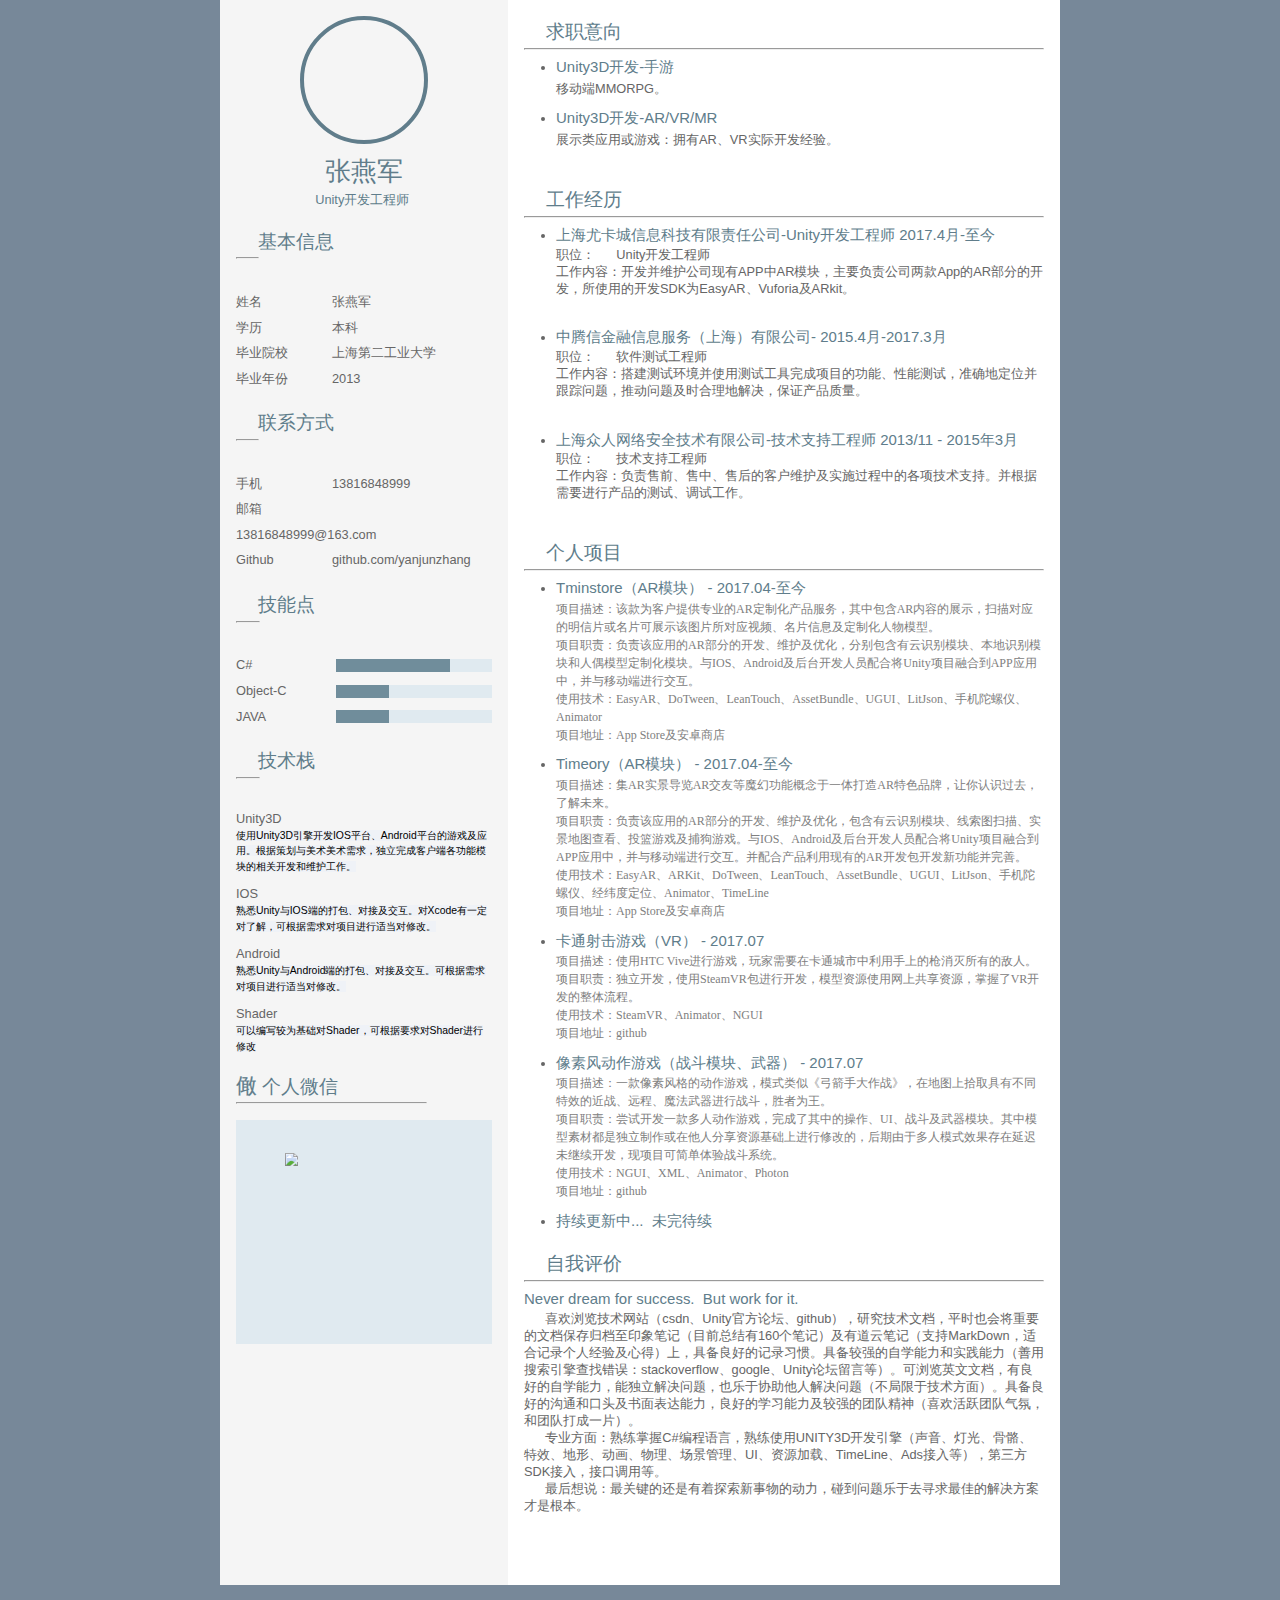
==== index.html @ 6b2c9753 "Update" ====
<html lang="en" class=""><head>
    <meta charset="UTF-8">
    <title>张燕军的简历</title>
    <link rel="stylesheet" href="static/css/style.css">
    <link rel="stylesheet" href="https://cdnjs.cloudflare.com/ajax/libs/remodal/1.1.0/remodal.css">
    <link rel="stylesheet" href="https://cdnjs.cloudflare.com/ajax/libs/remodal/1.1.0/remodal-default-theme.min.css">
    <script src="https://cdnjs.cloudflare.com/ajax/libs/jquery/1.12.4/jquery.min.js"></script>
    <script src="https://cdnjs.cloudflare.com/ajax/libs/remodal/1.1.0/remodal.min.js"></script>
    <script src="static/js/script.js"></script>
</head>

<body style="padding-right: 0px;">
    <div class="container" id="cv">
        <div class="side">
            <div class="me">
                <div class="portrait" style=" background-image: url(static/image/zyj.png); align-content: center;">
                </div>

                <h1 id="username" contenteditable="true">张燕军</h1>
                <h4 id="persona-tag" contenteditable="true">Unity开发工程师&nbsp;</h4>
            </div>
            <div class="profile info-unit">
                <h2 class="info-header"><i class="iconfont icon-person"></i> <span class="info-title" contenteditable="true">基本信息</span><span class="item-add" style="visibility: hidden;"><i class="iconfont icon-playlistadd"></i></span><span class="unit-remove" style="visibility: hidden;"><i class="iconfont icon-delete"></i></span><span class="item-add" style="visibility: hidden;"><i class="iconfont icon-playlistadd"></i></span><span class="unit-remove" style="visibility: hidden;"><i class="iconfont icon-delete"></i></span><span class="item-add" style="visibility: hidden;"><i class="iconfont icon-playlistadd"></i></span><span class="unit-remove" style="visibility: hidden;"><i class="iconfont icon-delete"></i></span><span class="item-add" style="visibility: hidden;"><i class="iconfont icon-playlistadd"></i></span><span class="unit-remove" style="visibility: hidden;"><i class="iconfont icon-delete"></i></span><span class="item-add" style="visibility: hidden;"><i class="iconfont icon-playlistadd"></i></span><span class="unit-remove" style="visibility: hidden;"><i class="iconfont icon-delete"></i></span><span class="item-add" style="visibility: hidden;"><i class="iconfont icon-playlistadd"></i></span><span class="unit-remove" style="visibility: hidden;"><i class="iconfont icon-delete"></i></span></h2>
                <hr>
                <ul class="info-list">
                    <li>
                        <label class="left-label" contenteditable="true">姓名</label>张燕军</label><span class="label-value" contenteditable="true"></span><span class="item-remove" style="visibility: hidden;"><i class="iconfont icon-delete"></i></span><span class="item-remove" style="visibility: hidden;"><i class="iconfont icon-delete"></i></span><span class="item-remove" style="visibility: hidden;"><i class="iconfont icon-delete"></i></span><span class="item-remove" style="visibility: hidden;"><i class="iconfont icon-delete"></i></span><span class="item-remove" style="visibility: hidden;"><i class="iconfont icon-delete"></i></span><span class="item-remove" style="visibility: hidden;"><i class="iconfont icon-delete"></i></span></li>
                    <li>
                        <label class="left-label" contenteditable="true">学历</label>本科<span class="label-value" contenteditable="true"></span><span class="item-remove" style="visibility: hidden;"><i class="iconfont icon-delete"></i></span><span class="item-remove" style="visibility: hidden;"><i class="iconfont icon-delete"></i></span><span class="item-remove" style="visibility: hidden;"><i class="iconfont icon-delete"></i></span><span class="item-remove" style="visibility: hidden;"><i class="iconfont icon-delete"></i></span><span class="item-remove" style="visibility: hidden;"><i class="iconfont icon-delete"></i></span><span class="item-remove" style="visibility: hidden;"><i class="iconfont icon-delete"></i></span></li>
                    <li>
                        <label class="left-label" contenteditable="true">毕业院校</label>上海第二工业大学<span class="label-value" contenteditable="true"></span><span class="item-remove" style="visibility: hidden;"><i class="iconfont icon-delete"></i></span><span class="item-remove" style="visibility: hidden;"><i class="iconfont icon-delete"></i></span><span class="item-remove" style="visibility: hidden;"><i class="iconfont icon-delete"></i></span><span class="item-remove" style="visibility: hidden;"><i class="iconfont icon-delete"></i></span><span class="item-remove" style="visibility: hidden;"><i class="iconfont icon-delete"></i></span><span class="item-remove" style="visibility: hidden;"><i class="iconfont icon-delete"></i></span></li>
                    <li>
                        <label class="left-label" contenteditable="true">毕业年份</label>2013<span class="label-value" contenteditable="true"></span><span class="item-remove" style="visibility: hidden;"><i class="iconfont icon-delete"></i></span><span class="item-remove" style="visibility: hidden;"><i class="iconfont icon-delete"></i></span><span class="item-remove" style="visibility: hidden;"><i class="iconfont icon-delete"></i></span><span class="item-remove" style="visibility: hidden;"><i class="iconfont icon-delete"></i></span><span class="item-remove" style="visibility: hidden;"><i class="iconfont icon-delete"></i></span><span class="item-remove" style="visibility: hidden;"><i class="iconfont icon-delete"></i></span></li>
                </ul>
            </div>
            <div class="contact info-unit">
                <h2 class="info-header"><i class="iconfont icon-call"></i> <span class="info-title" contenteditable="true">联系方式</span><span class="item-add" style="visibility: hidden;"><i class="iconfont icon-playlistadd"></i></span><span class="unit-remove" style="visibility: hidden;"><i class="iconfont icon-delete"></i></span><span class="item-add" style="visibility: hidden;"><i class="iconfont icon-playlistadd"></i></span><span class="unit-remove" style="visibility: hidden;"><i class="iconfont icon-delete"></i></span><span class="item-add" style="visibility: hidden;"><i class="iconfont icon-playlistadd"></i></span><span class="unit-remove" style="visibility: hidden;"><i class="iconfont icon-delete"></i></span><span class="item-add" style="visibility: hidden;"><i class="iconfont icon-playlistadd"></i></span><span class="unit-remove" style="visibility: hidden;"><i class="iconfont icon-delete"></i></span><span class="item-add" style="visibility: hidden;"><i class="iconfont icon-playlistadd"></i></span><span class="unit-remove" style="visibility: hidden;"><i class="iconfont icon-delete"></i></span><span class="item-add" style="visibility: hidden;"><i class="iconfont icon-playlistadd"></i></span><span class="unit-remove" style="visibility: hidden;"><i class="iconfont icon-delete"></i></span></h2>
                <hr>
                <ul class="info-list">
                    <li>
                        <label class="left-label" contenteditable="true">手机</label><span class="label-value" contenteditable="true">13816848999</span><span class="item-remove" style="visibility: hidden;"><i class="iconfont icon-delete"></i></span><span class="item-remove" style="visibility: hidden;"><i class="iconfont icon-delete"></i></span><span class="item-remove" style="visibility: hidden;"><i class="iconfont icon-delete"></i></span><span class="item-remove" style="visibility: hidden;"><i class="iconfont icon-delete"></i></span><span class="item-remove" style="visibility: hidden;"><i class="iconfont icon-delete"></i></span><span class="item-remove" style="visibility: hidden;"><i class="iconfont icon-delete"></i></span></li>
                    <li>
                        <label class="left-label" contenteditable="true">邮箱</label><span class="label-value" contenteditable="true">13816848999@163.com &nbsp; &nbsp; &nbsp;</span><span class="item-remove" style="visibility: hidden;"><i class="iconfont icon-delete"></i></span><span class="item-remove" style="visibility: hidden;"><i class="iconfont icon-delete"></i></span><span class="item-remove" style="visibility: hidden;"><i class="iconfont icon-delete"></i></span><span class="item-remove" style="visibility: hidden;"><i class="iconfont icon-delete"></i></span><span class="item-remove" style="visibility: hidden;"><i class="iconfont icon-delete"></i></span><span class="item-remove" style="visibility: hidden;"><i class="iconfont icon-delete"></i></span></li>
                    <li>
                        <label class="left-label" contenteditable="true">Github</label><span class="label-value" contenteditable="true">github.com/yanjunzhang &nbsp; &nbsp;&nbsp;</span><span class="item-remove" style="visibility: hidden;"><i class="iconfont icon-delete"></i></span><span class="item-remove" style="visibility: hidden;"><i class="iconfont icon-delete"></i></span><span class="item-remove" style="visibility: hidden;"><i class="iconfont icon-delete"></i></span><span class="item-remove" style="visibility: hidden;"><i class="iconfont icon-delete"></i></span><span class="item-remove" style="visibility: hidden;"><i class="iconfont icon-delete"></i></span><span class="item-remove" style="visibility: hidden;"><i class="iconfont icon-delete"></i></span></li>
                </div>
            <div class="skill info-unit">
                <h2 class="info-header"><i class="iconfont icon-star"></i> <span class="info-title" contenteditable="true">技能点</span><span class="item-add" style="visibility: hidden;"><i class="iconfont icon-playlistadd"></i></span><span class="unit-remove" style="visibility: hidden;"><i class="iconfont icon-delete"></i></span><span class="item-add"><i class="iconfont icon-playlistadd"></i></span><span class="unit-remove"><i class="iconfont icon-delete"></i></span><span class="item-add"><i class="iconfont icon-playlistadd"></i></span><span class="unit-remove"><i class="iconfont icon-delete"></i></span><span class="item-add"><i class="iconfont icon-playlistadd"></i></span><span class="unit-remove"><i class="iconfont icon-delete"></i></span><span class="item-add"><i class="iconfont icon-playlistadd"></i></span><span class="unit-remove"><i class="iconfont icon-delete"></i></span><span class="item-add"><i class="iconfont icon-playlistadd"></i></span><span class="unit-remove"><i class="iconfont icon-delete"></i></span></h2>
                <hr>
                <ul class="progress-list">
                    <li>
                        <label class="left-label" contenteditable="true">C#&nbsp;&nbsp;</label>
                        <progress value="73.33333333333333" max="100"></progress>
                    <span class="item-remove" style="visibility: hidden;"><i class="iconfont icon-delete"></i></span><span class="item-remove" style="visibility: hidden;"><i class="iconfont icon-delete"></i></span><span class="item-remove" style="visibility: hidden;"><i class="iconfont icon-delete"></i></span><span class="item-remove" style="visibility: hidden;"><i class="iconfont icon-delete"></i></span><span class="item-remove" style="visibility: hidden;"><i class="iconfont icon-delete"></i></span><span class="item-remove" style="visibility: hidden;"><i class="iconfont icon-delete"></i></span></li>
                    <li>
                        <label class="left-label" contenteditable="true">Object-C</label>
                        <progress value="34.1025641025641" max="100"></progress>
                    <span class="item-remove" style="visibility: hidden;"><i class="iconfont icon-delete"></i></span><span class="item-remove" style="visibility: hidden;"><i class="iconfont icon-delete"></i></span><span class="item-remove" style="visibility: hidden;"><i class="iconfont icon-delete"></i></span><span class="item-remove" style="visibility: hidden;"><i class="iconfont icon-delete"></i></span><span class="item-remove" style="visibility: hidden;"><i class="iconfont icon-delete"></i></span><span class="item-remove" style="visibility: hidden;"><i class="iconfont icon-delete"></i></span></li>
                    <li>
                        <label class="left-label" contenteditable="true">JAVA</label>
                        <progress value="34.358974358974358" max="100"></progress>
                    <span class="item-remove" style="visibility: hidden;"><i class="iconfont icon-delete"></i></span><span class="item-remove" style="visibility: hidden;"><i class="iconfont icon-delete"></i></span><span class="item-remove" style="visibility: hidden;"><i class="iconfont icon-delete"></i></span><span class="item-remove" style="visibility: hidden;"><i class="iconfont icon-delete"></i></span><span class="item-remove" style="visibility: hidden;"><i class="iconfont icon-delete"></i></span><span class="item-remove" style="visibility: hidden;"><i class="iconfont icon-delete"></i></span></li>
                </ul>
            </div>
            <div class="stack info-unit">
                <h2 class="info-header"><i class="iconfont icon-build"></i> <span class="info-title" contenteditable="true">技术栈</span><span class="item-add" style="visibility: hidden;"><i class="iconfont icon-playlistadd"></i></span><span class="unit-remove" style="visibility: hidden;"><i class="iconfont icon-delete"></i></span><span class="item-add" style="visibility: hidden;"><i class="iconfont icon-playlistadd"></i></span><span class="unit-remove" style="visibility: hidden;"><i class="iconfont icon-delete"></i></span><span class="item-add" style="visibility: hidden;"><i class="iconfont icon-playlistadd"></i></span><span class="unit-remove" style="visibility: hidden;"><i class="iconfont icon-delete"></i></span><span class="item-add" style="visibility: hidden;"><i class="iconfont icon-playlistadd"></i></span><span class="unit-remove" style="visibility: hidden;"><i class="iconfont icon-delete"></i></span><span class="item-add" style="visibility: hidden;"><i class="iconfont icon-playlistadd"></i></span><span class="unit-remove" style="visibility: hidden;"><i class="iconfont icon-delete"></i></span><span class="item-add" style="visibility: hidden;"><i class="iconfont icon-playlistadd"></i></span><span class="unit-remove" style="visibility: hidden;"><i class="iconfont icon-delete"></i></span></h2>
                <hr>
                <ul class="stack-list">


                    <li>
                        <label class="left-label" contenteditable="true">Unity3D</label><span class="label-value" contenteditable="true"><span style="color: rgb(0, 0, 0); font-family: Avenir, Helvetica, Arial, sans-serif; font-size: 13px; background-color: rgb(239, 242, 247); display: inline !important;">使用Unity3D引擎开发IOS平台、Android平台的游戏及应用。根据策划与美术美术需求，独立完成客户端各功能模块的相关开发和维护工作。</span></span><span class="item-remove" style="visibility: hidden;"><i class="iconfont icon-delete"></i></span><span class="item-remove" style="visibility: hidden;"><i class="iconfont icon-delete"></i></span><span class="item-remove" style="visibility: hidden;"><i class="iconfont icon-delete"></i></span><span class="item-remove" style="visibility: hidden;"><i class="iconfont icon-delete"></i></span><span class="item-remove" style="visibility: hidden;"><i class="iconfont icon-delete"></i></span><span class="item-remove" style="visibility: hidden;"><i class="iconfont icon-delete"></i></span></li> <li>
                        <label class="left-label" contenteditable="true">IOS</label><span class="label-value" contenteditable="true"><span style="color: rgb(0, 0, 0); font-family: Avenir, Helvetica, Arial, sans-serif; font-size: 13px; background-color: rgb(239, 242, 247); display: inline !important;">熟悉Unity与IOS端的打包、对接及交互。对Xcode有一定对了解，可根据需求对项目进行适当对修改。</span></span><span class="item-remove" style="visibility: hidden;"><i class="iconfont icon-delete"></i></span><span class="item-remove" style="visibility: hidden;"><i class="iconfont icon-delete"></i></span><span class="item-remove" style="visibility: hidden;"><i class="iconfont icon-delete"></i></span><span class="item-remove" style="visibility: hidden;"><i class="iconfont icon-delete"></i></span><span class="item-remove" style="visibility: hidden;"><i class="iconfont icon-delete"></i></span><span class="item-remove" style="visibility: hidden;"><i class="iconfont icon-delete"></i></span></li><li>
                        <label class="left-label" contenteditable="true">Android</label><span class="label-value" contenteditable="true"><span style="color: rgb(0, 0, 0); font-family: Avenir, Helvetica, Arial, sans-serif; font-size: 13px; background-color: rgb(239, 242, 247); display: inline !important;">熟悉Unity与Android端的打包、对接及交互。可根据需求对项目进行适当对修改。</span></span><span class="item-remove" style="visibility: hidden;"><i class="iconfont icon-delete"></i></span><span class="item-remove" style="visibility: hidden;"><i class="iconfont icon-delete"></i></span><span class="item-remove" style="visibility: hidden;"><i class="iconfont icon-delete"></i></span><span class="item-remove" style="visibility: hidden;"><i class="iconfont icon-delete"></i></span><span class="item-remove" style="visibility: hidden;"><i class="iconfont icon-delete"></i></span><span class="item-remove" style="visibility: hidden;"><i class="iconfont icon-delete"></i></span></li><li>
           				<label class="left-label" contenteditable="true">Shader</label><span class="label-value" contenteditable="true"><span style="color: rgb(0, 0, 0); font-family: Avenir, Helvetica, Arial, sans-serif; font-size: 13px; background-color: rgb(239, 242, 247); display: inline !important;">可以编写较为基础对Shader，可根据要求对Shader进行修改</span></span><span class="item-remove" style="visibility: hidden;"><i class="iconfont icon-delete"></i></span><span class="item-remove" style="visibility: hidden;"><i class="iconfont icon-delete"></i></span><span class="item-remove" style="visibility: hidden;"><i class="iconfont icon-delete"></i></span><span class="item-remove" style="visibility: hidden;"><i class="iconfont icon-delete"></i></span><span class="item-remove" style="visibility: hidden;"><i class="iconfont icon-delete"></i></span><span class="item-remove" style="visibility: hidden;"><i class="iconfont icon-delete"></i></span></li><li>
            
            </div>

            <div class="code info-unit">
                <h2 class="info-header"><i class="iconfont icon-weixin"></i> <span class="info-title" contenteditable="true">个人微信</span><span class="unit-remove" style="visibility: hidden;"><i class="iconfont icon-delete"></i></span><span class="unit-remove" style="visibility: hidden;"><i class="iconfont icon-delete"></i></span><span class="unit-remove" style="visibility: hidden;"><i class="iconfont icon-delete"></i></span><span class="unit-remove" style="visibility: hidden;"><i class="iconfont icon-delete"></i></span><span class="unit-remove" style="visibility: hidden;"><i class="iconfont icon-delete"></i></span><span class="unit-remove" style="visibility: hidden;"><i class="iconfont icon-delete"></i></span></h2>
                <hr>
                <div class="weixin">
                    <img src="static/image/weixin.jpeg" alt="">

                </div>
            </div>

        </div>
            
        
        
        
        <div class="main">
        	<div class="education info-unit right-list">
                <h2 class="info-header"><i class="iconfont icon-extension"></i> <span class="info-title" contenteditable="true">求职意向</span><span class="item-add" style="visibility: hidden;"><i class="iconfont icon-playlistadd"></i></span><span class="unit-remove" style="visibility: hidden;"><i class="iconfont icon-delete"></i></span><span class="item-add" style="visibility: hidden;"><i class="iconfont icon-playlistadd"></i></span><span class="unit-remove" style="visibility: hidden;"><i class="iconfont icon-delete"></i></span><span class="item-add" style="visibility: hidden;"><i class="iconfont icon-playlistadd"></i></span><span class="unit-remove" style="visibility: hidden;"><i class="iconfont icon-delete"></i></span><span class="item-add" style="visibility: hidden;"><i class="iconfont icon-playlistadd"></i></span><span class="unit-remove" style="visibility: hidden;"><i class="iconfont icon-delete"></i></span><span class="item-add" style="visibility: hidden;"><i class="iconfont icon-playlistadd"></i></span><span class="unit-remove" style="visibility: hidden;"><i class="iconfont icon-delete"></i></span><span class="item-add" style="visibility: hidden;"><i class="iconfont icon-playlistadd"></i></span><span class="unit-remove" style="visibility: hidden;"><i class="iconfont icon-delete"></i></span></h2>
                <hr>
                <ul class="experience-list">
                    <li>
                        <h3 contenteditable="true">Unity3D开发-手游</h3>
                        <p contenteditable="true">移动端MMORPG。</p>
                        <li>
                        <h3 contenteditable="true">Unity3D开发-AR/VR/MR</h3>
                        <p contenteditable="true">展示类应用或游戏：拥有AR、VR实际开发经验。</p>
        	




<style>
<!--
 /* Font Definitions */
@font-face
    {font-family:宋体;
    mso-font-charset:134;
    mso-generic-font-family:auto;
    mso-font-pitch:variable;
    mso-font-signature:3 680460288 22 0 262145 0;}
@font-face
    {font-family:"Cambria Math";
    panose-1:2 4 5 3 5 4 6 3 2 4;
    mso-font-charset:1;
    mso-generic-font-family:roman;
    mso-font-format:other;
    mso-font-pitch:variable;
    mso-font-signature:0 0 0 0 0 0;}
@font-face
    {font-family:"Arial Unicode MS";
    panose-1:2 11 6 4 2 2 2 2 2 4;
    mso-font-charset:0;
    mso-generic-font-family:auto;
    mso-font-pitch:variable;
    mso-font-signature:-134238209 -371195905 63 0 4129279 0;}
@font-face
    {font-family:微软雅黑;
    mso-font-charset:134;
    mso-generic-font-family:auto;
    mso-font-pitch:variable;
    mso-font-signature:-2147483001 684670034 22 0 262175 0;}
@font-face
    {font-family:"\@宋体";
    mso-font-charset:134;
    mso-generic-font-family:auto;
    mso-font-pitch:variable;
    mso-font-signature:3 680460288 22 0 262145 0;}
@font-face
    {font-family:"\@微软雅黑";
    mso-font-charset:134;
    mso-generic-font-family:auto;
    mso-font-pitch:variable;
    mso-font-signature:-2147483001 684670034 22 0 262175 0;}
 /* Style Definitions */
p.MsoNormal, li.MsoNormal, div.MsoNormal
    {mso-style-unhide:no;
    mso-style-qformat:yes;
    mso-style-parent:"";
    margin:0cm;
    margin-bottom:.0001pt;
    text-align:justify;
    text-justify:inter-ideograph;
    mso-pagination:none;
    font-size:10.5pt;
    mso-bidi-font-size:11.0pt;
    font-family:"Arial Unicode MS";
    mso-fareast-font-family:微软雅黑;
    mso-bidi-font-family:"Times New Roman";
    mso-font-kerning:1.0pt;}
.MsoChpDefault
    {mso-style-type:export-only;
    mso-default-props:yes;
    font-size:10.0pt;
    mso-ansi-font-size:10.0pt;
    mso-bidi-font-size:10.0pt;
    mso-ascii-font-family:"Times New Roman";
    mso-fareast-font-family:宋体;
    mso-hansi-font-family:"Times New Roman";
    mso-font-kerning:0pt;}
 /* Page Definitions */
@page
    {mso-page-border-surround-header:no;
    mso-page-border-surround-footer:no;}
@page WordSection1
    {size:612.0pt 792.0pt;
    margin:72.0pt 90.0pt 72.0pt 90.0pt;
    mso-header-margin:36.0pt;
    mso-footer-margin:36.0pt;
    mso-paper-source:0;}
div.WordSection1
    {page:WordSection1;}
-->
</style>
<!--[if gte mso 10]>
<style>
 /* Style Definitions */
table.MsoNormalTable
    {mso-style-name:普通表格;
    mso-tstyle-rowband-size:0;
    mso-tstyle-colband-size:0;
    mso-style-noshow:yes;
    mso-style-priority:99;
    mso-style-parent:"";
    mso-padding-alt:0cm 5.4pt 0cm 5.4pt;
    mso-para-margin:0cm;
    mso-para-margin-bottom:.0001pt;
    mso-pagination:widow-orphan;
    font-size:10.0pt;
    font-family:"Times New Roman";}
</style>
<![endif]-->

<p contenteditable="true"></p>
                    <span class="item-remove" style="visibility: hidden;"><i class="iconfont icon-delete"></i></span><span class="item-remove" style="visibility: hidden;"><i class="iconfont icon-delete"></i></span><span class="item-remove" style="visibility: hidden;"><i class="iconfont icon-delete"></i></span><span class="item-remove" style="visibility: hidden;"><i class="iconfont icon-delete"></i></span><span class="item-remove" style="visibility: hidden;"><i class="iconfont icon-delete"></i></span><span class="item-remove" style="visibility: hidden;"><i class="iconfont icon-delete"></i></span></li>
                </ul>
            </div>
            <div class="work info-unit right-list">
                <h2 class="info-header"><i class="iconfont icon-work"></i> <span class="info-title" contenteditable="true">工作经历</span><span class="item-add" style="visibility: hidden;"><i class="iconfont icon-playlistadd"></i></span><span class="unit-remove" style="visibility: hidden;"><i class="iconfont icon-delete"></i></span><span class="item-add" style="visibility: hidden;"><i class="iconfont icon-playlistadd"></i></span><span class="unit-remove" style="visibility: hidden;"><i class="iconfont icon-delete"></i></span><span class="item-add" style="visibility: hidden;"><i class="iconfont icon-playlistadd"></i></span><span class="unit-remove" style="visibility: hidden;"><i class="iconfont icon-delete"></i></span><span class="item-add" style="visibility: hidden;"><i class="iconfont icon-playlistadd"></i></span><span class="unit-remove" style="visibility: hidden;"><i class="iconfont icon-delete"></i></span><span class="item-add" style="visibility: hidden;"><i class="iconfont icon-playlistadd"></i></span><span class="unit-remove" style="visibility: hidden;"><i class="iconfont icon-delete"></i></span><span class="item-add" style="visibility: hidden;"><i class="iconfont icon-playlistadd"></i></span><span class="unit-remove" style="visibility: hidden;"><i class="iconfont icon-delete"></i></span></h2>
                <hr>
                <ul class="experience-list">
                    <li>
                        <h3 contenteditable="true">上海尤卡城信息科技有限责任公司-Unity开发工程师 2017.4月-至今</h3>
                        <div></div><div>职位：&nbsp;&nbsp;&nbsp;&nbsp;&nbsp;&nbsp;Unity开发工程师</div><div>工作内容：开发并维护公司现有APP中AR模块，主要负责公司两款App的AR部分的开发，所使用的开发SDK为EasyAR、Vuforia及ARkit。</div><p contenteditable="true"></p>
                    <span class="item-remove" style="visibility: hidden;"><i class="iconfont icon-delete"></i></span><span class="item-remove" style="visibility: hidden;"><i class="iconfont icon-delete"></i></span><span class="item-remove" style="visibility: hidden;"><i class="iconfont icon-delete"></i></span><span class="item-remove" style="visibility: hidden;"><i class="iconfont icon-delete"></i></span><span class="item-remove" style="visibility: hidden;"><i class="iconfont icon-delete"></i></span><span class="item-remove" style="visibility: hidden;"><i class="iconfont icon-delete"></i></span></li>
<li>
                        <h3 contenteditable="true">中腾信金融信息服务（上海）有限公司- 2015.4月-2017.3月</h3>
                        <div></div><div>职位：&nbsp;&nbsp;&nbsp;&nbsp;&nbsp;&nbsp;软件测试工程师</div><div>工作内容：搭建测试环境并使用测试工具完成项目的功能、性能测试，准确地定位并跟踪问题，推动问题及时合理地解决，保证产品质量。</div><p contenteditable="true"></p>
                    <span class="item-remove" style="visibility: hidden;"><i class="iconfont icon-delete"></i></span><span class="item-remove" style="visibility: hidden;"><i class="iconfont icon-delete"></i></span><span class="item-remove" style="visibility: hidden;"><i class="iconfont icon-delete"></i></span><span class="item-remove" style="visibility: hidden;"><i class="iconfont icon-delete"></i></span><span class="item-remove" style="visibility: hidden;"><i class="iconfont icon-delete"></i></span><span class="item-remove" style="visibility: hidden;"><i class="iconfont icon-delete"></i></span></li>
				<li>
                        <h3 contenteditable="true">上海众人网络安全技术有限公司-技术支持工程师 2013/11 - 2015年3月</h3>
                        <div></div><div>职位：&nbsp;&nbsp;&nbsp;&nbsp;&nbsp;&nbsp;技术支持工程师</div><div>工作内容：负责售前、售中、售后的客户维护及实施过程中的各项技术支持。并根据需要进行产品的测试、调试工作。</div><p contenteditable="true"></p>
                    <span class="item-remove" style="visibility: hidden;"><i class="iconfont icon-delete"></i></span><span class="item-remove" style="visibility: hidden;"><i class="iconfont icon-delete"></i></span><span class="item-remove" style="visibility: hidden;"><i class="iconfont icon-delete"></i></span><span class="item-remove" style="visibility: hidden;"><i class="iconfont icon-delete"></i></span><span class="item-remove" style="visibility: hidden;"><i class="iconfont icon-delete"></i></span><span class="item-remove" style="visibility: hidden;"><i class="iconfont icon-delete"></i></span></li>

                </div>
            <div class="project info-unit right-list">
                <h2 class="info-header"><i class="iconfont icon-project"></i> <span class="info-title" contenteditable="true">个人项目</span><span class="item-add" style="visibility: hidden;"><i class="iconfont icon-playlistadd"></i></span><span class="unit-remove" style="visibility: hidden;"><i class="iconfont icon-delete"></i></span><span class="item-add" style="visibility: hidden;"><i class="iconfont icon-playlistadd"></i></span><span class="unit-remove" style="visibility: hidden;"><i class="iconfont icon-delete"></i></span><span class="item-add" style="visibility: hidden;"><i class="iconfont icon-playlistadd"></i></span><span class="unit-remove" style="visibility: hidden;"><i class="iconfont icon-delete"></i></span><span class="item-add" style="visibility: hidden;"><i class="iconfont icon-playlistadd"></i></span><span class="unit-remove" style="visibility: hidden;"><i class="iconfont icon-delete"></i></span><span class="item-add" style="visibility: hidden;"><i class="iconfont icon-playlistadd"></i></span><span class="unit-remove" style="visibility: hidden;"><i class="iconfont icon-delete"></i></span><span class="item-add" style="visibility: hidden;"><i class="iconfont icon-playlistadd"></i></span><span class="unit-remove" style="visibility: hidden;"><i class="iconfont icon-delete"></i></span></h2>
                <hr>
                <ul class="experience-list">
                   <li>
                        <h3 contenteditable="true">Tminstore（AR模块） - 2017.04-至今</h3>
                        <p contenteditable="true"><font style="background-color: rgb(255, 255, 255);"><span style="color: rgb(128, 128, 128); font-family: 微软雅黑; font-size: 15px;">项目描述：该款为客户提供专业的AR定制化产品服务，其中包含AR内容的展示，扫描对应的明信片或名片可展示该图片所对应视频、名片信息及定制化人物模型。</span></font></p>
                        <div><p contenteditable="true"><font style="background-color: rgb(255, 255, 255);"><span style="color: rgb(128, 128, 128); font-family: 微软雅黑; font-size: 15px;">项目职责：负责该应用的AR部分的开发、维护及优化，分别包含有云识别模块、本地识别模块和人偶模型定制化模块。与IOS、Android及后台开发人员配合将Unity项目融合到APP应用中，并与移动端进行交互。</span></font></p></div>
                        <div><p contenteditable="true"><font style="background-color: rgb(255, 255, 255);"><span style="color: rgb(128, 128, 128); font-family: 微软雅黑; font-size: 15px;">使用技术：EasyAR、DoTween、LeanTouch、AssetBundle、UGUI、LitJson、手机陀螺仪、Animator</span></font></p></div>
						<div><p contenteditable="true"><font style="background-color: rgb(255, 255, 255);"><span style="color: rgb(128, 128, 128); font-family: 微软雅黑; font-size: 15px;">项目地址：App Store及安卓商店</span></font></p></div>
						
					<li>
                        <h3 contenteditable="true">Timeory（AR模块） - 2017.04-至今</h3>
                        <p contenteditable="true"><font style="background-color: rgb(255, 255, 255);"><span style="color: rgb(128, 128, 128); font-family: 微软雅黑; font-size: 15px;">项目描述：集AR实景导览AR交友等魔幻功能概念于一体打造AR特色品牌，让你认识过去，了解未来。</span></font></p>
                        <div><p contenteditable="true"><font style="background-color: rgb(255, 255, 255);"><span style="color: rgb(128, 128, 128); font-family: 微软雅黑; font-size: 15px;">项目职责：负责该应用的AR部分的开发、维护及优化，包含有云识别模块、线索图扫描、实景地图查看、投篮游戏及捕狗游戏。与IOS、Android及后台开发人员配合将Unity项目融合到APP应用中，并与移动端进行交互。并配合产品利用现有的AR开发包开发新功能并完善。</span></font></p></div>
                        <div><p contenteditable="true"><font style="background-color: rgb(255, 255, 255);"><span style="color: rgb(128, 128, 128); font-family: 微软雅黑; font-size: 15px;">使用技术：EasyAR、ARKit、DoTween、LeanTouch、AssetBundle、UGUI、LitJson、手机陀螺仪、经纬度定位、Animator、TimeLine</span></font></p></div>
						<div><p contenteditable="true"><font style="background-color: rgb(255, 255, 255);"><span style="color: rgb(128, 128, 128); font-family: 微软雅黑; font-size: 15px;">项目地址：App Store及安卓商店</span></font></p></div>
						
					
					<li>
                        <h3 contenteditable="true">卡通射击游戏（VR） - 2017.07</h3>
                        <p contenteditable="true"><font style="background-color: rgb(255, 255, 255);"><span style="color: rgb(128, 128, 128); font-family: 微软雅黑; font-size: 15px;">项目描述：使用HTC Vive进行游戏，玩家需要在卡通城市中利用手上的枪消灭所有的敌人。</span></font></p>
                        <div><p contenteditable="true"><font style="background-color: rgb(255, 255, 255);"><span style="color: rgb(128, 128, 128); font-family: 微软雅黑; font-size: 15px;">项目职责：独立开发，使用SteamVR包进行开发，模型资源使用网上共享资源，掌握了VR开发的整体流程。</span></font></p></div>
                        <div><p contenteditable="true"><font style="background-color: rgb(255, 255, 255);"><span style="color: rgb(128, 128, 128); font-family: 微软雅黑; font-size: 15px;">使用技术：SteamVR、Animator、NGUI</span></font></p></div>
						<div><p contenteditable="true"><font style="background-color: rgb(255, 255, 255);"><span style="color: rgb(128, 128, 128); font-family: 微软雅黑; font-size: 15px;">项目地址：github</span></font></p></div>
						
					<li>
                        <h3 contenteditable="true">像素风动作游戏（战斗模块、武器） - 2017.07</h3>
                        <p contenteditable="true"><font style="background-color: rgb(255, 255, 255);"><span style="color: rgb(128, 128, 128); font-family: 微软雅黑; font-size: 15px;">项目描述：一款像素风格的动作游戏，模式类似《弓箭手大作战》，在地图上拾取具有不同特效的近战、远程、魔法武器进行战斗，胜者为王。</span></font></p>
                        <div><p contenteditable="true"><font style="background-color: rgb(255, 255, 255);"><span style="color: rgb(128, 128, 128); font-family: 微软雅黑; font-size: 15px;">项目职责：尝试开发一款多人动作游戏，完成了其中的操作、UI、战斗及武器模块。其中模型素材都是独立制作或在他人分享资源基础上进行修改的，后期由于多人模式效果存在延迟未继续开发，现项目可简单体验战斗系统。</span></font></p></div>
                        <div><p contenteditable="true"><font style="background-color: rgb(255, 255, 255);"><span style="color: rgb(128, 128, 128); font-family: 微软雅黑; font-size: 15px;">使用技术：NGUI、XML、Animator、Photon</span></font></p></div>
						<div><p contenteditable="true"><font style="background-color: rgb(255, 255, 255);"><span style="color: rgb(128, 128, 128); font-family: 微软雅黑; font-size: 15px;">项目地址：github</span></font></p></div>
						
					<li>
                        <h3 contenteditable="false">持续更新中...&nbsp;&nbsp;未完待续</h3>
                        



<style type="text/css">
p.p1 {margin: 0.0px 0.0px 0.0px 0.0px; font: 15.0px 'PingFang SC'; color: #808080; -webkit-text-stroke: #808080; background-color: #d4dee4}
span.s1 {font-kerning: none}
</style>



     
                	<!--
                    	<li>
                        <h3 contenteditable="true">大一第一学期: &nbsp;学院一等奖学金</h3>
                        <p contenteditable="true"></p>
                    <span class="item-remove" style="visibility: hidden;"><i class="iconfont icon-delete"></i></span><span class="item-remove" style="visibility: hidden;"><i class="iconfont icon-delete"></i></span><span class="item-remove" style="visibility: hidden;"><i class="iconfont icon-delete"></i></span><span class="item-remove" style="visibility: hidden;"><i class="iconfont icon-delete"></i></span><span class="item-remove" style="visibility: hidden;"><i class="iconfont icon-delete"></i></span><span class="item-remove" style="visibility: hidden;"><i class="iconfont icon-delete"></i></span></li>
                    <li>
                        <h3 contenteditable="true">大一第二学期: &nbsp;学院三等奖学金,微软创新杯入围奖</h3>
                        <p contenteditable="true"></p>
                    <span class="item-remove" style="visibility: hidden;"><i class="iconfont icon-delete"></i></span><span class="item-remove" style="visibility: hidden;"><i class="iconfont icon-delete"></i></span><span class="item-remove" style="visibility: hidden;"><i class="iconfont icon-delete"></i></span><span class="item-remove" style="visibility: hidden;"><i class="iconfont icon-delete"></i></span><span class="item-remove" style="visibility: hidden;"><i class="iconfont icon-delete"></i></span><span class="item-remove" style="visibility: hidden;"><i class="iconfont icon-delete"></i></span></li>
                    <li>
                        <h3 contenteditable="true">大二第一学期: &nbsp;学院二等奖学金</h3>
                        <p contenteditable="true"></p>
                    <span class="item-remove" style="visibility: hidden;"><i class="iconfont icon-delete"></i></span><span class="item-remove" style="visibility: hidden;"><i class="iconfont icon-delete"></i></span><span class="item-remove" style="visibility: hidden;"><i class="iconfont icon-delete"></i></span><span class="item-remove" style="visibility: hidden;"><i class="iconfont icon-delete"></i></span><span class="item-remove" style="visibility: hidden;"><i class="iconfont icon-delete"></i></span><span class="item-remove" style="visibility: hidden;"><i class="iconfont icon-delete"></i></span></li>
            <li>
                        <h3 contenteditable="true"><div>大二第二学期: &nbsp;学院三等奖学金,第六届全国大学生服务外包创新创业<span style="display: inline !important;">大赛 &nbsp; &nbsp; &nbsp; &nbsp; &nbsp; &nbsp; &nbsp; &nbsp; &nbsp; &nbsp; &nbsp;三等奖</span></div><div><span style="display: inline !important;"><br></span></div></h3>

                    <span class="item-remove" style="visibility: hidden;"><i class="iconfont icon-delete"></i></span><span class="item-remove" style="visibility: hidden;"><i class="iconfont icon-delete"></i></span><span class="item-remove" style="visibility: hidden;"><i class="iconfont icon-delete"></i></span><span class="item-remove" style="visibility: hidden;"><i class="iconfont icon-delete"></i></span><span class="item-remove" style="visibility: hidden;"><i class="iconfont icon-delete"></i></span><span class="item-remove" style="visibility: hidden;"><i class="iconfont icon-delete"></i></span></li><li>
                        <h3 contenteditable="true"><div>大三第一学期: &nbsp;学院三等奖学金,第二届全国移动互联创新创业大赛<span style="display: inline !important;">高校组 &nbsp; &nbsp; &nbsp; &nbsp; &nbsp; &nbsp; &nbsp; &nbsp; &nbsp; &nbsp; &nbsp;二等奖</span></div></h3>
                        <p contenteditable="true"></p>
                    <span class="item-remove" style="visibility: hidden;"><i class="iconfont icon-delete"></i></span><span class="item-remove" style="visibility: hidden;"><i class="iconfont icon-delete"></i></span><span class="item-remove" style="visibility: hidden;"><i class="iconfont icon-delete"></i></span><span class="item-remove" style="visibility: hidden;"><i class="iconfont icon-delete"></i></span><span class="item-remove" style="visibility: hidden;"><i class="iconfont icon-delete"></i></span><span class="item-remove" style="visibility: hidden;"><i class="iconfont icon-delete"></i></span></li><li>
                        <h3 contenteditable="true"><div>大一第一学期 – 大二大一学期: &nbsp;学院IT工作室移动互联项目组<span style="display: inline !important;">iOS开发工 &nbsp; &nbsp; &nbsp; &nbsp; &nbsp; &nbsp; &nbsp; &nbsp; &nbsp; &nbsp; &nbsp;程师</span></div><div><br></div></h3>

                    <span class="item-remove" style="visibility: hidden;"><i class="iconfont icon-delete"></i></span><span class="item-remove" style="visibility: hidden;"><i class="iconfont icon-delete"></i></span><span class="item-remove" style="visibility: hidden;"><i class="iconfont icon-delete"></i></span><span class="item-remove" style="visibility: hidden;"><i class="iconfont icon-delete"></i></span><span class="item-remove" style="visibility: hidden;"><i class="iconfont icon-delete"></i></span><span class="item-remove" style="visibility: hidden;"><i class="iconfont icon-delete"></i></span></li><li>
                        <h3 contenteditable="true"><div>大二第二学期 – 至今: &nbsp; &nbsp; &nbsp; &nbsp; &nbsp; &nbsp; &nbsp;学院IT工作室移动互联项目组<span style="display: inline !important;">iOS项目经 &nbsp; &nbsp; &nbsp; &nbsp; &nbsp; &nbsp; &nbsp; &nbsp; &nbsp; &nbsp; &nbsp; 理兼iOS项目构架师</span></div><div><br></div></h3>

                    <span class="item-remove" style="visibility: hidden;"><i class="iconfont icon-delete"></i></span><span class="item-remove" style="visibility: hidden;"><i class="iconfont icon-delete"></i></span><span class="item-remove" style="visibility: hidden;"><i class="iconfont icon-delete"></i></span><span class="item-remove" style="visibility: hidden;"><i class="iconfont icon-delete"></i></span><span class="item-remove" style="visibility: hidden;"><i class="iconfont icon-delete"></i></span><span class="item-remove" style="visibility: hidden;"><i class="iconfont icon-delete"></i></span></li><li>
                        <h3 contenteditable="true">大二第二学期 – 大三第一学期: &nbsp;学院先进个人</h3>

                    -->
                    
                    <span class="item-remove" style="visibility: hidden;"><i class="iconfont icon-delete"></i></span><span class="item-remove" style="visibility: hidden;"><i class="iconfont icon-delete"></i></span><span class="item-remove" style="visibility: hidden;"><i class="iconfont icon-delete"></i></span><span class="item-remove" style="visibility: hidden;"><i class="iconfont icon-delete"></i></span><span class="item-remove" style="visibility: hidden;"><i class="iconfont icon-delete"></i></span><span class="item-remove" style="visibility: hidden;"><i class="iconfont icon-delete"></i></span></li></ul></div>
            <div class="aboutme info-unit right-paragraph">
                <h2 class="info-header"><i class="iconfont icon-flower"></i> <span class="info-title" contenteditable="true">自我评价</span><span class="unit-remove" style="visibility: hidden;"><i class="iconfont icon-delete"></i></span><span class="unit-remove" style="visibility: hidden;"><i class="iconfont icon-delete"></i></span><span class="unit-remove" style="visibility: hidden;"><i class="iconfont icon-delete"></i></span><span class="unit-remove" style="visibility: hidden;"><i class="iconfont icon-delete"></i></span><span class="unit-remove" style="visibility: hidden;"><i class="iconfont icon-delete"></i></span><span class="unit-remove" style="visibility: hidden;"><i class="iconfont icon-delete"></i></span></h2>
                <hr>
                <div><h3 contenteditable="true">Never dream for success. &nbsp;But work for it.</h3></div>
                <div>&nbsp; &nbsp; &nbsp; 喜欢浏览技术网站（csdn、Unity官方论坛、github），研究技术文档，平时也会将重要的文档保存归档至印象笔记（目前总结有160个笔记）及有道云笔记（支持MarkDown，适合记录个人经验及心得）上，具备良好的记录习惯。具备较强的自学能力和实践能力（善用搜索引擎查找错误：stackoverflow、google、Unity论坛留言等）。可浏览英文文档，有良好的自学能力，能独立解决问题，也乐于协助他人解决问题（不局限于技术方面）。具备良好的沟通和口头及书面表达能力，良好的学习能力及较强的团队精神（喜欢活跃团队气氛，和团队打成一片）。
                	<br>&nbsp; &nbsp; &nbsp; 专业方面：熟练掌握C#编程语言，熟练使用UNITY3D开发引擎（声音、灯光、骨骼、特效、地形、动画、物理、场景管理、UI、资源加载、TimeLine、Ads接入等），第三方SDK接入，接口调用等。
				<br>&nbsp; &nbsp; &nbsp; 最后想说：最关键的还是有着探索新事物的动力，碰到问题乐于去寻求最佳的解决方案才是根本。
                </div><p contenteditable="true"></p><p contenteditable="true"></p>
            </div>
          
        </div>
    </div>



<div class="remodal-overlay remodal-is-closed" style="display: none;"></div><div class="remodal-wrapper remodal-is-closed" style="display: none;"></div><div class="remodal-wrapper remodal-is-closed" style="display: none;"></div><div class="remodal-wrapper remodal-is-closed" style="display: none;"></div><div class="remodal-wrapper remodal-is-closed" style="display: none;"></div><div class="remodal-wrapper remodal-is-closed" style="display: none;"></div><div class="remodal-wrapper remodal-is-closed" style="display: none;"></div><div id="lumio-anchor"><div data-reactroot=""><style><!-- react-text: 3 -->@import url(<!-- /react-text --><!-- react-text: 4 -->chrome-extension://hgomdfbclcjpeecbjckbbojbmmjegpek/stylesheets/app.css<!-- /react-text --><!-- react-text: 5 -->);<!-- /react-text --></style><div><div class="app" id="lumio-app" style="display: none;"><div class="app-content" id="lumio-app-content"><div class="tabs" id="lumio-tabs"><div class="menu"><div class="hide"><div class="notification"><span class="text"></span></div></div><div class=""><a href="/search/cards?path=%2Fhome"><i class="lumio-icon-search"></i></a><a class="" href="/cards"><i class="lumio-icon-card"></i></a><a class="" href="/collections"><i class="lumio-icon-collection"></i></a><button class="pull-right hide block"><i class="lumio-icon-lumio"></i></button><div class="save-button"><button><i class="lumio-icon-bookmark-outline"></i></button></div></div></div></div></div></div><div id="lumio-bubbles" style="display: none;"><div id="highlight-bubble"><button><i class="lumio-icon-lumio"></i><i class="lumio-icon-add over"></i></button></div><div id="image-bubble" class="" style="top: -100000em; left: -100000em;"><button><i class="lumio-icon-lumio"></i><i class="lumio-icon-add over"></i></button></div><div id="pdf-bubble" class="on" style="top: -100000em; left: -100000em;"><button><i class="lumio-icon-lumio"></i><i class="lumio-icon-add over"></i></button></div></div></div></div></div><span id="texmage-extension-is-installed"></span><div class="remodal-wrapper remodal-is-closed" style="display: none;"></div><div class="remodal-wrapper remodal-is-closed" style="display: none;"></div><div class="remodal-wrapper remodal-is-closed" style="display: none;"></div><div class="remodal-wrapper remodal-is-closed" style="display: none;"></div><span id="texmage-extension-is-installed"></span><div class="remodal-wrapper remodal-is-closed" style="display: none;"><div class="remodal remodal-img remodal-is-initialized remodal-is-closed" data-remodal-id="portrait-modal" tabindex="-1">
                    <h3 contenteditable="true">请输入图片URL地址：</h3>
                    <br>
                    <input type="text" id="avatar-url">
                    <button data-remodal-action="confirm" class="remodal-confirm">确定</button>
                </div></div><div class="remodal-wrapper remodal-is-closed" style="display: none;"><div class="remodal remodal-img remodal-is-initialized remodal-is-closed" data-remodal-id="weixin-modal" tabindex="-1">
                <h3 contenteditable="true">请输入图片URL地址：</h3>
                <br>
                <input type="text" id="weixin-url">
                <button data-remodal-action="confirm" class="remodal-confirm">确定</button>
            </div></div><span id="texmage-extension-is-installed"></span><div id="SL_balloon_obj" alt="0" style="display: block;"><div id="SL_button" class="SL_ImTranslatorLogo" style="background: url(&quot;chrome-extension://noaijdpnepcgjemiklgfkcfbkokogabh/content/img/util/imtranslator-s.png&quot;); opacity: 0; display: none; left: 833px; top: 406px; transition: visibility 2s, opacity 2s linear;"></div><div id="SL_shadow_translation_result2" style="display: none;"></div><div id="SL_shadow_translator" style="display: none;"><div id="SL_planshet"><div id="SL_arrow_up" style="background: url(&quot;chrome-extension://noaijdpnepcgjemiklgfkcfbkokogabh/content/img/util/up.png&quot;);"></div><div id="SL_Bproviders"><div class="SL_BL_LABLE_ON" title="Google" id="SL_P0">G</div><div class="SL_BL_LABLE_ON" title="Microsoft" id="SL_P1">M</div><div class="SL_BL_LABLE_ON" title="Translator" id="SL_P2">T</div></div><div id="SL_alert_bbl" style="display: none;"><div id="SLHKclose" style="background: url(&quot;chrome-extension://noaijdpnepcgjemiklgfkcfbkokogabh/content/img/util/delete.png&quot;);"></div><div id="SL_alert_cont"></div></div><div id="SL_TB"><table id="SL_tables" cellspacing="1"><tr><td class="SL_td" width="10%" align="right"><input id="SL_locer" type="checkbox" title="锁定语言"></td><td class="SL_td" width="20%" align="left"><select id="SL_lng_from" style="background: url(&quot;chrome-extension://noaijdpnepcgjemiklgfkcfbkokogabh/content/img/util/select.png&quot;) 100% 0px no-repeat rgb(255, 255, 255);"><option value="auto">检测语言</option><option value="eo">世界语</option><option value="zh-CN">中文简体</option><option value="zh-TW">中文繁体</option><option value="da">丹麦语</option><option value="uk">乌克兰语</option><option value="uz">乌兹别克语</option><option value="ur">乌尔都语</option><option value="hy">亚美尼亚语</option><option value="ig">伊博语</option><option value="ru">俄语</option><option value="bg">保加利亚语</option><option value="si">僧伽罗语</option><option value="hr">克罗地亚语</option><option value="is">冰岛语</option><option value="gl">加利西亚语</option><option value="ca">加泰罗尼亚语</option><option value="hu">匈牙利语</option><option value="zu">南非祖鲁语</option><option value="kn">卡纳达语</option><option value="hi">印地语</option><option value="su">印尼巽他语</option><option value="jw">印尼爪哇语</option><option value="id">印尼语</option><option value="gu">古吉拉特语</option><option value="kk">哈萨克语</option><option value="tr">土耳其语</option><option value="tg">塔吉克语</option><option value="sr">塞尔维亚语</option><option value="st">塞索托语</option><option value="cy">威尔士语</option><option value="bn">孟加拉语</option><option value="ceb">宿务语</option><option value="ne">尼泊尔语</option><option value="eu">巴斯克语</option><option value="af">布尔语(南非荷兰语)</option><option value="iw">希伯来语</option><option value="el">希腊语</option><option value="de">德语</option><option value="it">意大利语</option><option value="yi">意第绪语</option><option value="la">拉丁语</option><option value="lv">拉脱维亚语</option><option value="no">挪威语</option><option value="cs">捷克语</option><option value="sk">斯洛伐克语</option><option value="sl">斯洛文尼亚语</option><option value="sw">斯瓦希里语</option><option value="pa">旁遮普语</option><option value="ja">日语</option><option value="ka">格鲁吉亚语</option><option value="mi">毛利语</option><option value="fr">法语</option><option value="pl">波兰语</option><option value="bs">波斯尼亚语</option><option value="fa">波斯语</option><option value="te">泰卢固语</option><option value="ta">泰米尔语</option><option value="th">泰语</option><option value="ht">海地克里奥尔语</option><option value="ga">爱尔兰语</option><option value="et">爱沙尼亚语</option><option value="sv">瑞典语</option><option value="be">白俄罗斯语</option><option value="lt">立陶宛语</option><option value="so">索马里语</option><option value="yo">约鲁巴语</option><option value="my">缅甸语</option><option value="ro">罗马尼亚语</option><option value="lo">老挝语</option><option value="fi">芬兰语</option><option value="hmn">苗语</option><option value="en">英语</option><option value="nl">荷兰语</option><option value="tl">菲律宾语</option><option value="pt">葡萄牙语</option><option value="mn">蒙古语</option><option value="es">西班牙语</option><option value="ha">豪萨语</option><option value="vi">越南语</option><option value="az">阿塞拜疆语</option><option value="sq">阿尔巴尼亚语</option><option value="ar">阿拉伯语</option><option value="ko">韩语</option><option value="mk">马其顿语</option><option value="mg">马尔加什语</option><option value="mr">马拉地语</option><option value="ml">马拉雅拉姆语</option><option value="ms">马来语</option><option value="mt">马耳他语</option><option value="km">高棉语</option><option value="ny">齐切瓦语</option></select></td><td class="SL_td" width="3" align="center"><div id="SL_switch_b" title="切换语言" style="background: url(&quot;chrome-extension://noaijdpnepcgjemiklgfkcfbkokogabh/content/img/util/switchb.png&quot;);"></div></td><td class="SL_td" width="20%" align="left"><select id="SL_lng_to" style="background: url(&quot;chrome-extension://noaijdpnepcgjemiklgfkcfbkokogabh/content/img/util/select.png&quot;) 100% 0px no-repeat rgb(255, 255, 255);"><option value="eo">世界语</option><option value="zh-CN">中文简体</option><option value="zh-TW">中文繁体</option><option value="da">丹麦语</option><option value="uk">乌克兰语</option><option value="uz">乌兹别克语</option><option value="ur">乌尔都语</option><option value="hy">亚美尼亚语</option><option value="ig">伊博语</option><option value="ru">俄语</option><option value="bg">保加利亚语</option><option value="si">僧伽罗语</option><option value="hr">克罗地亚语</option><option value="is">冰岛语</option><option value="gl">加利西亚语</option><option value="ca">加泰罗尼亚语</option><option value="hu">匈牙利语</option><option value="zu">南非祖鲁语</option><option value="kn">卡纳达语</option><option value="hi">印地语</option><option value="su">印尼巽他语</option><option value="jw">印尼爪哇语</option><option value="id">印尼语</option><option value="gu">古吉拉特语</option><option value="kk">哈萨克语</option><option value="tr">土耳其语</option><option value="tg">塔吉克语</option><option value="sr">塞尔维亚语</option><option value="st">塞索托语</option><option value="cy">威尔士语</option><option value="bn">孟加拉语</option><option value="ceb">宿务语</option><option value="ne">尼泊尔语</option><option value="eu">巴斯克语</option><option value="af">布尔语(南非荷兰语)</option><option value="iw">希伯来语</option><option value="el">希腊语</option><option value="de">德语</option><option value="it">意大利语</option><option value="yi">意第绪语</option><option value="la">拉丁语</option><option value="lv">拉脱维亚语</option><option value="no">挪威语</option><option value="cs">捷克语</option><option value="sk">斯洛伐克语</option><option value="sl">斯洛文尼亚语</option><option value="sw">斯瓦希里语</option><option value="pa">旁遮普语</option><option value="ja">日语</option><option value="ka">格鲁吉亚语</option><option value="mi">毛利语</option><option value="fr">法语</option><option value="pl">波兰语</option><option value="bs">波斯尼亚语</option><option value="fa">波斯语</option><option value="te">泰卢固语</option><option value="ta">泰米尔语</option><option value="th">泰语</option><option value="ht">海地克里奥尔语</option><option value="ga">爱尔兰语</option><option value="et">爱沙尼亚语</option><option value="sv">瑞典语</option><option value="be">白俄罗斯语</option><option value="lt">立陶宛语</option><option value="so">索马里语</option><option value="yo">约鲁巴语</option><option value="my">缅甸语</option><option value="ro">罗马尼亚语</option><option value="lo">老挝语</option><option value="fi">芬兰语</option><option value="hmn">苗语</option><option value="en">英语</option><option value="nl">荷兰语</option><option value="tl">菲律宾语</option><option value="pt">葡萄牙语</option><option value="mn">蒙古语</option><option value="es">西班牙语</option><option value="ha">豪萨语</option><option value="vi">越南语</option><option value="az">阿塞拜疆语</option><option value="sq">阿尔巴尼亚语</option><option value="ar">阿拉伯语</option><option value="ko">韩语</option><option value="mk">马其顿语</option><option value="mg">马尔加什语</option><option value="mr">马拉地语</option><option value="ml">马拉雅拉姆语</option><option value="ms">马来语</option><option value="mt">马耳他语</option><option value="km">高棉语</option><option value="ny">齐切瓦语</option></select></td><td class="SL_td" width="5%" align="center"> </td><td class="SL_td" width="8%" align="center"><div id="SL_TTS_voice" title="聆听翻译" style="background: url(&quot;chrome-extension://noaijdpnepcgjemiklgfkcfbkokogabh/content/img/util/ttsvoice.png&quot;);"></div></td><td class="SL_td" width="8%" align="center"><div id="SL_copy" title="复制译文" class="SL_copy" style="background: url(&quot;chrome-extension://noaijdpnepcgjemiklgfkcfbkokogabh/content/img/util/copy.png&quot;);"></div></td><td class="SL_td" width="8%" align="center"><div id="SL_bbl_font_patch"></div><div id="SL_bbl_font" title="字体大小" class="SL_bbl_font" style="background: url(&quot;chrome-extension://noaijdpnepcgjemiklgfkcfbkokogabh/content/img/util/font.png&quot;);"></div></td><td class="SL_td" width="8%" align="center"><div id="SL_bbl_help" title="帮助" style="background: url(&quot;chrome-extension://noaijdpnepcgjemiklgfkcfbkokogabh/content/img/util/bhelp.png&quot;);"></div></td><td class="SL_td" width="15%" align="right"><div id="SL_pin" class="SL_pin_off" title="固定弹出窗口" style="background: url(&quot;chrome-extension://noaijdpnepcgjemiklgfkcfbkokogabh/content/img/util/pin-on.png&quot;);"></div></td></tr></table></div></div><div id="SL_shadow_translation_result" style="visibility: visible;"></div><div id="SL_loading" class="SL_loading" style="background: url(&quot;chrome-extension://noaijdpnepcgjemiklgfkcfbkokogabh/content/img/util/loading.gif&quot;);"></div><div id="SL_player2"></div><div id="SL_alert100">文本转语音功能仅限200个字符</div><div id="SL_Balloon_options" style="background: url(&quot;chrome-extension://noaijdpnepcgjemiklgfkcfbkokogabh/content/img/util/bg3.png&quot;) rgb(255, 255, 255);"><div id="SL_arrow_down" style="background: url(&quot;chrome-extension://noaijdpnepcgjemiklgfkcfbkokogabh/content/img/util/down.png&quot;);"></div><table id="SL_tbl_opt" width="100%"><tr><td width="5%" align="center"><input id="SL_BBL_locer" type="checkbox" checked="1" title="显示翻译器的按钮 3 秒"></td><td width="5%" align="left"><div id="SL_BBL_IMG" title="显示翻译器的按钮 3 秒" style="background: url(&quot;chrome-extension://noaijdpnepcgjemiklgfkcfbkokogabh/content/img/util/bbl-logo.png&quot;);"></div></td><td width="70%" align="center"><a href="chrome-extension://noaijdpnepcgjemiklgfkcfbkokogabh/content/html/options/options.html?bbl" target="_blank" class="SL_options" title="显示选项">选项</a> : <a href="chrome-extension://noaijdpnepcgjemiklgfkcfbkokogabh/content/html/options/options.html?hist" target="_blank" class="SL_options" title="翻译历史记录">历史</a> : <a href="chrome-extension://noaijdpnepcgjemiklgfkcfbkokogabh/content/html/options/options.html?feed" target="_blank" class="SL_options" title="反馈">反馈</a> : <a href="https://www.paypal.com/cgi-bin/webscr?cmd=_s-xclick&amp;hosted_button_id=GD9D8CPW8HFA2" target="_blank" class="SL_options" title="作出一点点贡献">Donate</a></td><td width="15%" align="right"><span id="SL_Balloon_Close" title="关闭">关闭</span></td></tr></table></div></div></div></body></html>
---- static/css/style.css ----
@font-face {font-family: 'iconfont';
    src: url('../fonts/iconfont.eot'); /* IE9*/
    src: url('../fonts/iconfont.eot?#iefix') format('embedded-opentype'), /* IE6-IE8 */
    url('../fonts/iconfont.woff') format('woff'), /* chrome銆乫irefox */
    url('../fonts/iconfont.ttf') format('truetype'), /* chrome銆乫irefox銆乷pera銆丼afari, Android, iOS 4.2+*/
    url('../fonts/iconfont.svg#iconfont') format('svg'); /* iOS 4.1- */
}


.icon-work:before { content: "\eac9"; }
.icon-project:before { content: "\eaf4"; }
.icon-phone:before { content: "\ec7a"; }
.icon-stars:before { content: "\ed32"; }
.icon-extension:before{content: "\eb48";}
.icon-star:before { content: "\ed1d"; }
.icon-person:before { content: "\ec88"; }
.icon-librarybooks:before { content: "\ebf9"; }
.icon-education:before { content: "\ebca"; }
.icon-create:before { content: "\eaf8"; }
.icon-call:before { content: "\eab6"; }
.icon-weixin:before { content: "\3488"; }
.icon-build:before { content: "\eaa2"; }
.icon-edit:before { content: "\eb31"; }
.icon-flower:before { content: "\ec0a"; }
.icon-playlistadd:before { content: "\ecae"; }
.icon-delete:before { content: "\e61b"; }
.icon-trophy:before { content: "\e80b"; }

span {
    display: inline-block;
}

.label-value{
   /* width: 200px;*/
    vertical-align: top;
}

.iconfont {
    font-family:"iconfont" !important;
    font-size:1.1em;font-style:normal;
    color:inherit;
    -webkit-font-smoothing: antialiased;
    -webkit-text-stroke-width: 0.2px;
    -moz-osx-font-smoothing: grayscale;
}

* {
    -webkit-box-sizing: border-box;
    -moz-box-sizing: border-box;
    box-sizing: border-box;
    margin: 0; 
}

h1, h2, h3, h4, h5 {
    font-weight: 500;
    color: #607d8b;
    line-height: 1.5;
}

.progress-list div {
    width: 100%;
    margin-left: 200px;
}

.info-list, .progress-list{
    list-style: none;
    padding-left: 0px;
    font-size: 16px;
    line-height: 2;
}

.stack-list {
    list-style: none;
    padding-left: 0px;
    line-height: 1.5;
}

.stack-list li {
    margin-bottom: 12px;
}

.right-list li {
    margin-bottom: 12px;
}


hr {
    margin-bottom: 8px;
}

.info-unit {
    color: #666;
    margin-bottom: 20px;
}

.remodal-img h3 {
    float: left;
    margin-bottom: 10px;
}

.remodal-img input {
    float: left;
    width: 480px;
    height: 42px;
    font-size: 20px;
    padding: 6px;
    color: #666;
    
}

.remodal-img button {
    float: right;
    background: #607d8b;

}

.remodal-img button:hover{
    float: right;
    background: #607d8b;

}


body {
    background-color: lightslategray;
    font-family: sans-serif, Microsoft Yahei, Helvetica Neue;
    zoom: 80%;
}

footer {
}

p {
    line-height: 1.5;
}

progress {
    background-color: #f6f6f6;
    display: inline;
    width: 195px;
    height: 1em;

}

progress::-webkit-progress-bar {
    background-color: #e0eaf0;
}

progress::-webkit-progress-value {
    background-color: #708d9b;
}

progress::-moz-progress-bar {
    background-color: #e0eaf0;

}

progress::-moz-progress-value {
    background-color: #708d9b;
}

.progress-list {
    line-height: 2;
}



.me {
    text-align: center;
    margin-bottom: 20px;
}

.weixin{
    margin-top: 20px;
    background-color: #e0eaf0;   
    position: relative;
    padding-top: 40px;
    padding-bottom: 40px;
    text-align: center;
}

.weixin img{
    width: 200px;
}

.left-label {
    display:inline-block;
    width: 120px;
}

.portrait {
    margin: 0 auto;
    margin-top:20px;
    margin-bottom: 10px;
    background-image:url('https://avatars0.githubusercontent.com/u/21081491?v=3&s=460');
    background-size: 120%;
    background-position:center;
    border-radius:50%;
    border:5px solid #607d8b;
    width:160px;
    height:160px;
}


.container {
    position: relative;
    margin: 0 auto;

    width: 1050px;
    /*height: 1750px;*/
    background-color: white;

}

.side {
    position: absolute;
    width: 360px;
    height: 100%;
    background-color: whitesmoke;
    padding-left: 20px;
    padding-right: 20px;
}

.main {
    
    position: relative;;
    margin-left: 360px;
    min-height: 100%;
    padding: 20px;

}

.info-header:hover {
    background-color: #d4dee4;
}

.info-unit ul li:hover {
    background-color: #d4dee4;
}

.info-header .unit-remove {
    float: right;
    margin-left: 20px;
    visibility: hidden;
    cursor: pointer;

}

.info-header .item-add {
    float: right;
    margin-left: 20px;
    margin-right: 2px;
    visibility: hidden;
    cursor: pointer;
    
}

 .item-remove {
    position: absolute;
    right: 2px;
    margin-right: 2px;
    visibility: hidden;
    cursor: pointer;
    
}

ul li{
    position: relative;
}

 .experience-list .item-remove {
    position: absolute;
    right: 2px;
    top: 0px;
    margin-right: 2px;
    visibility: hidden;
    cursor: pointer;
    
}

 .stack-list .item-remove {
    position: absolute;
    right: 2px;
    top: 0px;
    margin-right: 2px;
    visibility: hidden;
    cursor: pointer;
    
}
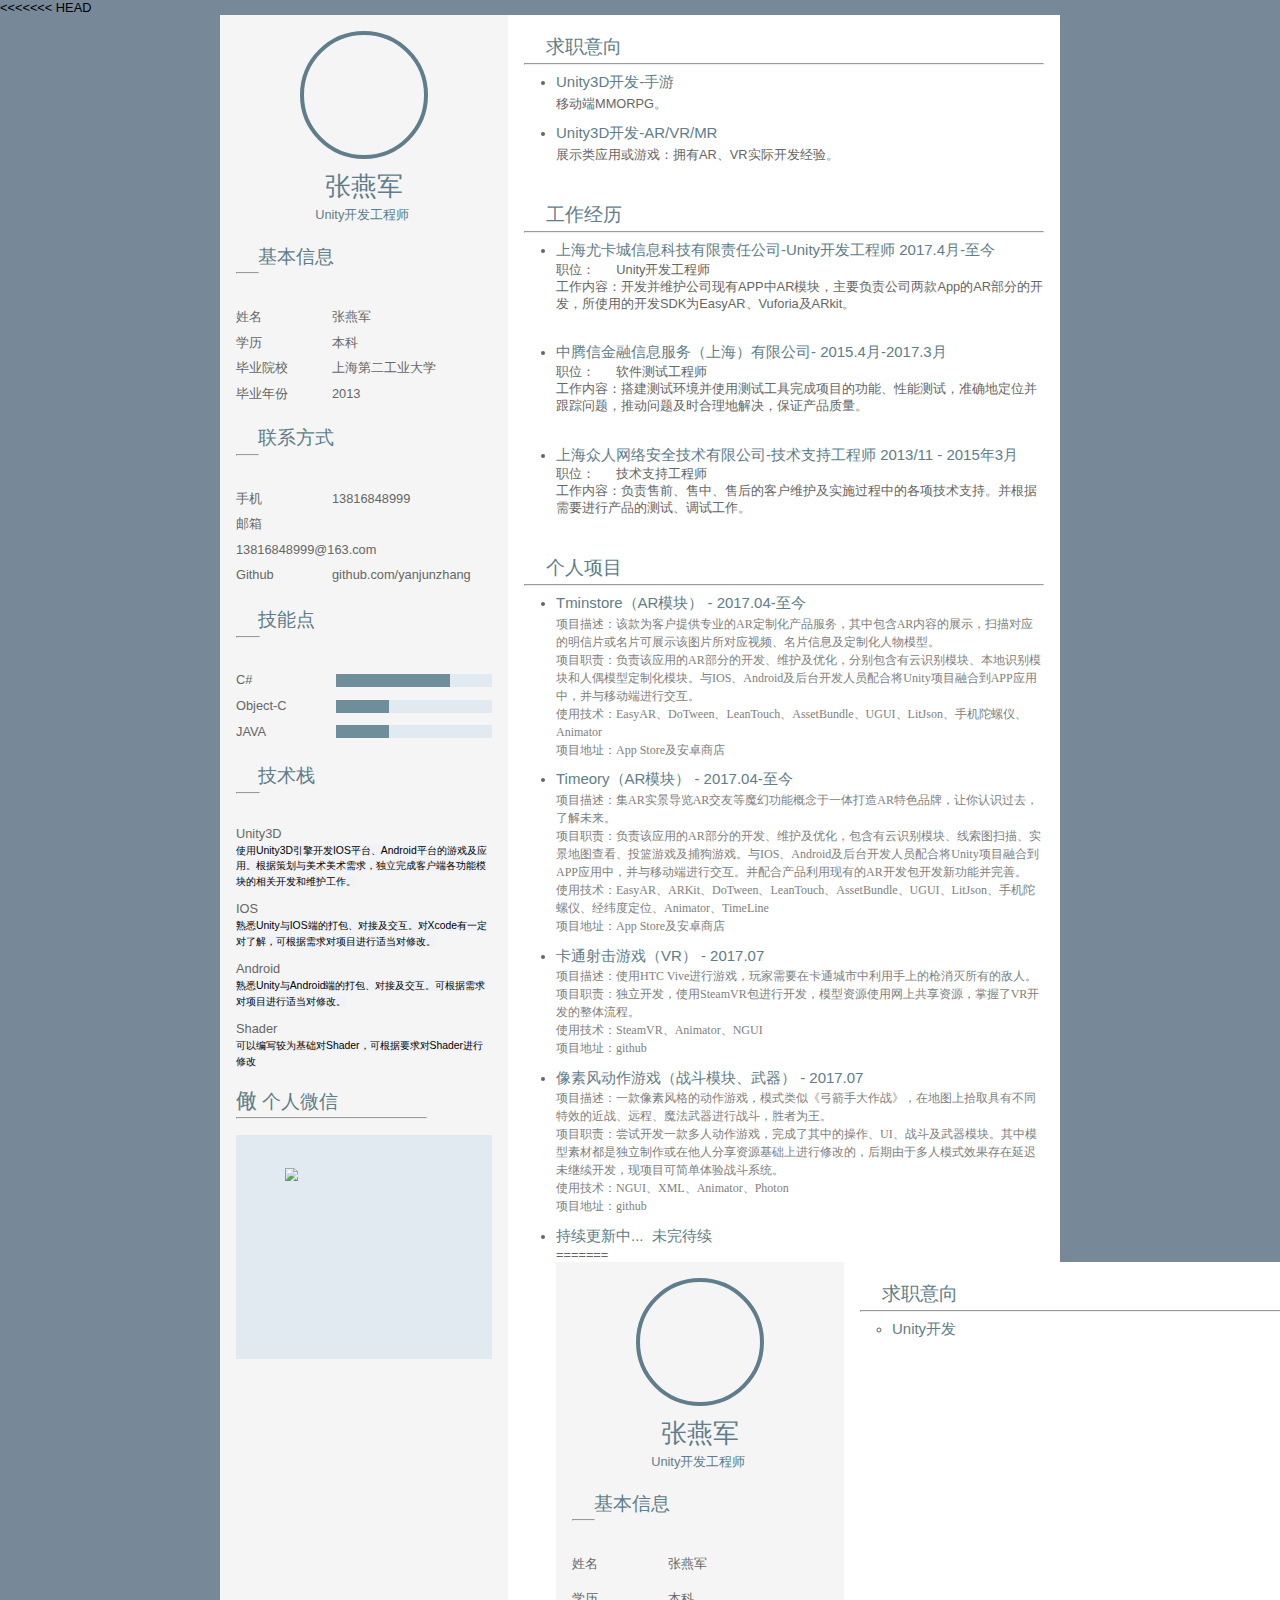
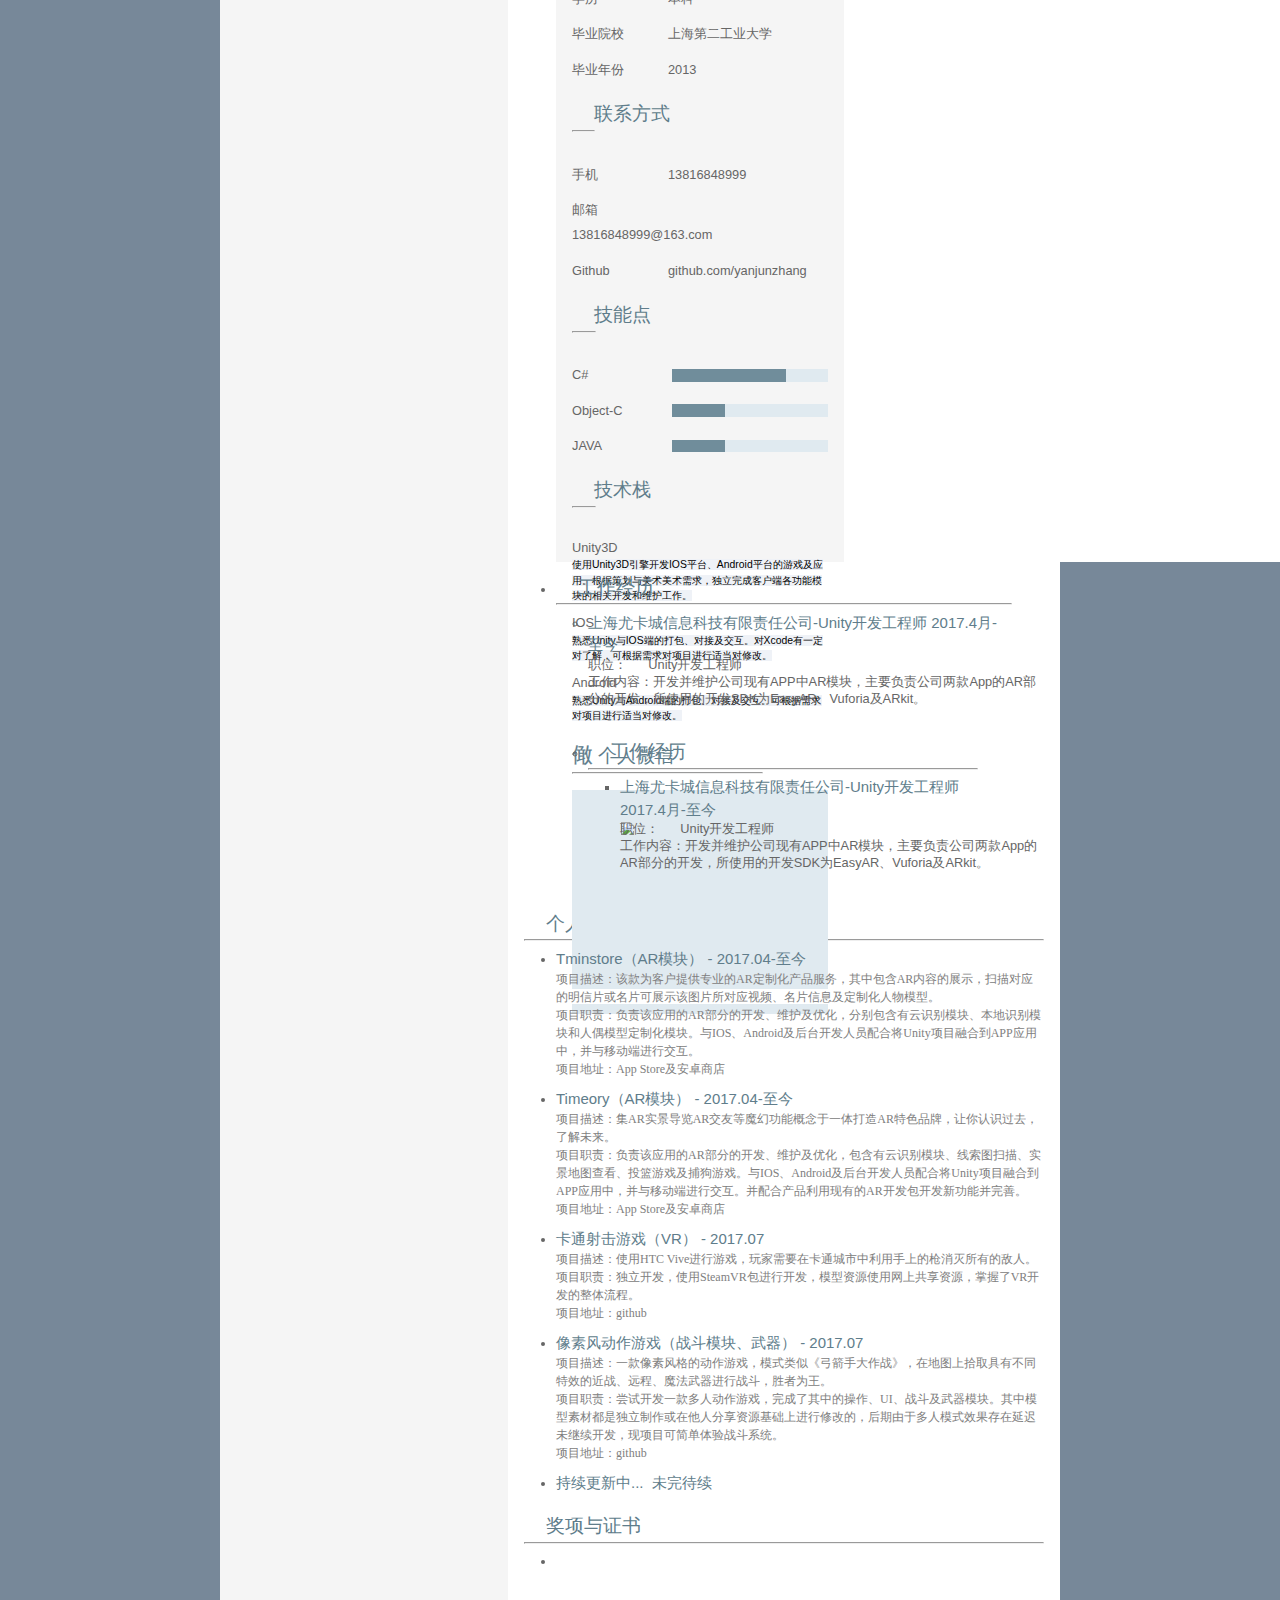
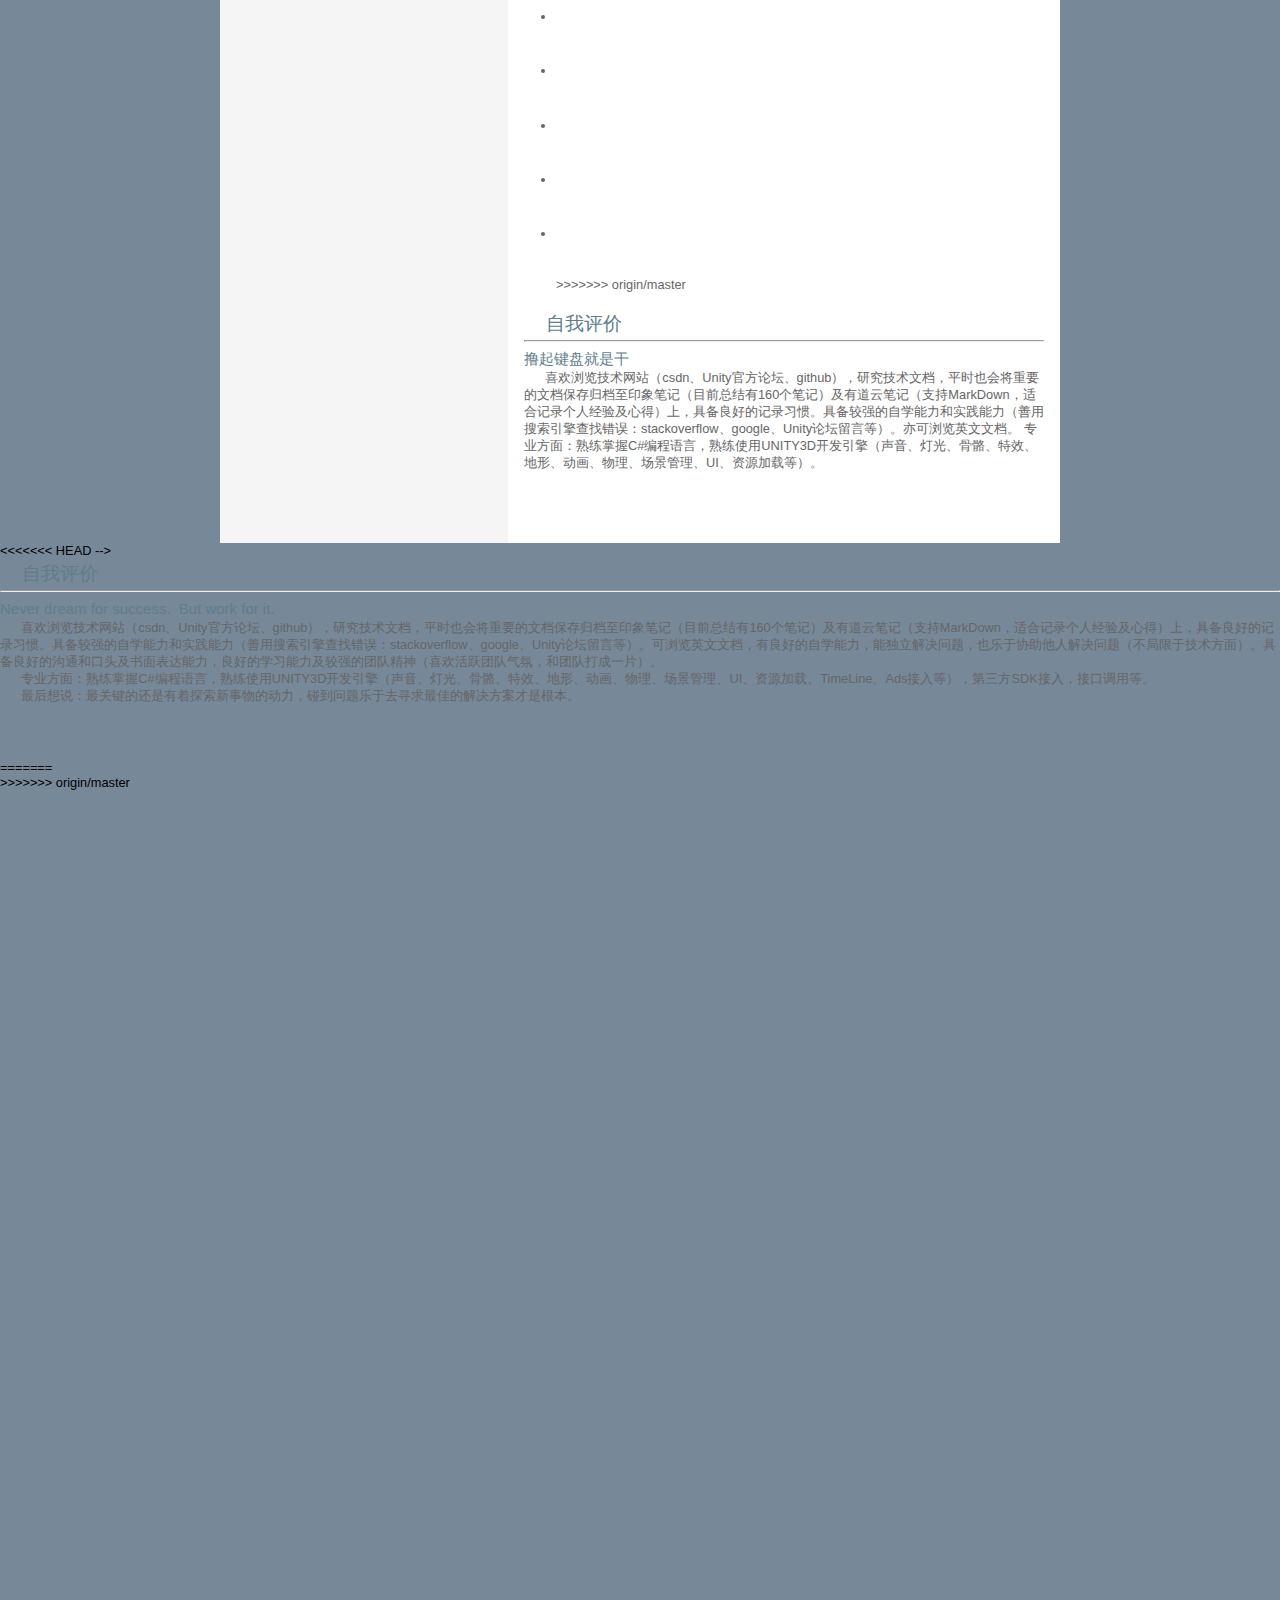
==== commit 2c0896b7: "Merge remote-tracking branch 'origin/master'" ====
--- a/index.html
+++ b/index.html
@@ -1,3 +1,4 @@
+<<<<<<< HEAD
 <html lang="en" class=""><head>
     <meta charset="UTF-8">
     <title>张燕军的简历</title>
@@ -276,34 +277,345 @@
 
 
      
+=======
+<html lang="en" class=""><head>
+    <meta charset="UTF-8">
+    <title>张燕军的简历</title>
+    <link rel="stylesheet" href="static/css/style.css">
+    <link rel="stylesheet" href="https://cdnjs.cloudflare.com/ajax/libs/remodal/1.1.0/remodal.css">
+    <link rel="stylesheet" href="https://cdnjs.cloudflare.com/ajax/libs/remodal/1.1.0/remodal-default-theme.min.css">
+    <script src="https://cdnjs.cloudflare.com/ajax/libs/jquery/1.12.4/jquery.min.js"></script>
+    <script src="https://cdnjs.cloudflare.com/ajax/libs/remodal/1.1.0/remodal.min.js"></script>
+    <script src="static/js/script.js"></script>
+</head>
+
+<body style="padding-right: 0px;">
+    <div class="container" id="cv">
+        <div class="side">
+            <div class="me">
+                <div class="portrait" style=" background-image: url(static/image/zyj.png); align-content: center;">
+                </div>
+
+                <h1 id="username" contenteditable="true">张燕军</h1>
+                <h4 id="persona-tag" contenteditable="true">Unity开发工程师&nbsp;</h4>
+            </div>
+            <div class="profile info-unit">
+                <h2 class="info-header"><i class="iconfont icon-person"></i> <span class="info-title" contenteditable="true">基本信息</span><span class="item-add" style="visibility: hidden;"><i class="iconfont icon-playlistadd"></i></span><span class="unit-remove" style="visibility: hidden;"><i class="iconfont icon-delete"></i></span><span class="item-add" style="visibility: hidden;"><i class="iconfont icon-playlistadd"></i></span><span class="unit-remove" style="visibility: hidden;"><i class="iconfont icon-delete"></i></span><span class="item-add" style="visibility: hidden;"><i class="iconfont icon-playlistadd"></i></span><span class="unit-remove" style="visibility: hidden;"><i class="iconfont icon-delete"></i></span><span class="item-add" style="visibility: hidden;"><i class="iconfont icon-playlistadd"></i></span><span class="unit-remove" style="visibility: hidden;"><i class="iconfont icon-delete"></i></span><span class="item-add" style="visibility: hidden;"><i class="iconfont icon-playlistadd"></i></span><span class="unit-remove" style="visibility: hidden;"><i class="iconfont icon-delete"></i></span><span class="item-add" style="visibility: hidden;"><i class="iconfont icon-playlistadd"></i></span><span class="unit-remove" style="visibility: hidden;"><i class="iconfont icon-delete"></i></span></h2>
+                <hr>
+                <ul class="info-list">
+                    <li>
+                        <label class="left-label" contenteditable="true">姓名</label>张燕军</label><span class="label-value" contenteditable="true"></span><span class="item-remove" style="visibility: hidden;"><i class="iconfont icon-delete"></i></span><span class="item-remove" style="visibility: hidden;"><i class="iconfont icon-delete"></i></span><span class="item-remove" style="visibility: hidden;"><i class="iconfont icon-delete"></i></span><span class="item-remove" style="visibility: hidden;"><i class="iconfont icon-delete"></i></span><span class="item-remove" style="visibility: hidden;"><i class="iconfont icon-delete"></i></span><span class="item-remove" style="visibility: hidden;"><i class="iconfont icon-delete"></i></span></li>
+                    <li>
+                        <label class="left-label" contenteditable="true">学历</label>本科<span class="label-value" contenteditable="true"></span><span class="item-remove" style="visibility: hidden;"><i class="iconfont icon-delete"></i></span><span class="item-remove" style="visibility: hidden;"><i class="iconfont icon-delete"></i></span><span class="item-remove" style="visibility: hidden;"><i class="iconfont icon-delete"></i></span><span class="item-remove" style="visibility: hidden;"><i class="iconfont icon-delete"></i></span><span class="item-remove" style="visibility: hidden;"><i class="iconfont icon-delete"></i></span><span class="item-remove" style="visibility: hidden;"><i class="iconfont icon-delete"></i></span></li>
+                    <li>
+                        <label class="left-label" contenteditable="true">毕业院校</label>上海第二工业大学<span class="label-value" contenteditable="true"></span><span class="item-remove" style="visibility: hidden;"><i class="iconfont icon-delete"></i></span><span class="item-remove" style="visibility: hidden;"><i class="iconfont icon-delete"></i></span><span class="item-remove" style="visibility: hidden;"><i class="iconfont icon-delete"></i></span><span class="item-remove" style="visibility: hidden;"><i class="iconfont icon-delete"></i></span><span class="item-remove" style="visibility: hidden;"><i class="iconfont icon-delete"></i></span><span class="item-remove" style="visibility: hidden;"><i class="iconfont icon-delete"></i></span></li>
+                    <li>
+                        <label class="left-label" contenteditable="true">毕业年份</label>2013<span class="label-value" contenteditable="true"></span><span class="item-remove" style="visibility: hidden;"><i class="iconfont icon-delete"></i></span><span class="item-remove" style="visibility: hidden;"><i class="iconfont icon-delete"></i></span><span class="item-remove" style="visibility: hidden;"><i class="iconfont icon-delete"></i></span><span class="item-remove" style="visibility: hidden;"><i class="iconfont icon-delete"></i></span><span class="item-remove" style="visibility: hidden;"><i class="iconfont icon-delete"></i></span><span class="item-remove" style="visibility: hidden;"><i class="iconfont icon-delete"></i></span></li>
+                </ul>
+            </div>
+            <div class="contact info-unit">
+                <h2 class="info-header"><i class="iconfont icon-call"></i> <span class="info-title" contenteditable="true">联系方式</span><span class="item-add" style="visibility: hidden;"><i class="iconfont icon-playlistadd"></i></span><span class="unit-remove" style="visibility: hidden;"><i class="iconfont icon-delete"></i></span><span class="item-add" style="visibility: hidden;"><i class="iconfont icon-playlistadd"></i></span><span class="unit-remove" style="visibility: hidden;"><i class="iconfont icon-delete"></i></span><span class="item-add" style="visibility: hidden;"><i class="iconfont icon-playlistadd"></i></span><span class="unit-remove" style="visibility: hidden;"><i class="iconfont icon-delete"></i></span><span class="item-add" style="visibility: hidden;"><i class="iconfont icon-playlistadd"></i></span><span class="unit-remove" style="visibility: hidden;"><i class="iconfont icon-delete"></i></span><span class="item-add" style="visibility: hidden;"><i class="iconfont icon-playlistadd"></i></span><span class="unit-remove" style="visibility: hidden;"><i class="iconfont icon-delete"></i></span><span class="item-add" style="visibility: hidden;"><i class="iconfont icon-playlistadd"></i></span><span class="unit-remove" style="visibility: hidden;"><i class="iconfont icon-delete"></i></span></h2>
+                <hr>
+                <ul class="info-list">
+                    <li>
+                        <label class="left-label" contenteditable="true">手机</label><span class="label-value" contenteditable="true">13816848999</span><span class="item-remove" style="visibility: hidden;"><i class="iconfont icon-delete"></i></span><span class="item-remove" style="visibility: hidden;"><i class="iconfont icon-delete"></i></span><span class="item-remove" style="visibility: hidden;"><i class="iconfont icon-delete"></i></span><span class="item-remove" style="visibility: hidden;"><i class="iconfont icon-delete"></i></span><span class="item-remove" style="visibility: hidden;"><i class="iconfont icon-delete"></i></span><span class="item-remove" style="visibility: hidden;"><i class="iconfont icon-delete"></i></span></li>
+                    <li>
+                        <label class="left-label" contenteditable="true">邮箱</label><span class="label-value" contenteditable="true">13816848999@163.com &nbsp; &nbsp; &nbsp;</span><span class="item-remove" style="visibility: hidden;"><i class="iconfont icon-delete"></i></span><span class="item-remove" style="visibility: hidden;"><i class="iconfont icon-delete"></i></span><span class="item-remove" style="visibility: hidden;"><i class="iconfont icon-delete"></i></span><span class="item-remove" style="visibility: hidden;"><i class="iconfont icon-delete"></i></span><span class="item-remove" style="visibility: hidden;"><i class="iconfont icon-delete"></i></span><span class="item-remove" style="visibility: hidden;"><i class="iconfont icon-delete"></i></span></li>
+                    <li>
+                        <label class="left-label" contenteditable="true">Github</label><span class="label-value" contenteditable="true">github.com/yanjunzhang &nbsp; &nbsp;&nbsp;</span><span class="item-remove" style="visibility: hidden;"><i class="iconfont icon-delete"></i></span><span class="item-remove" style="visibility: hidden;"><i class="iconfont icon-delete"></i></span><span class="item-remove" style="visibility: hidden;"><i class="iconfont icon-delete"></i></span><span class="item-remove" style="visibility: hidden;"><i class="iconfont icon-delete"></i></span><span class="item-remove" style="visibility: hidden;"><i class="iconfont icon-delete"></i></span><span class="item-remove" style="visibility: hidden;"><i class="iconfont icon-delete"></i></span></li>
+                </div>
+            <div class="skill info-unit">
+                <h2 class="info-header"><i class="iconfont icon-star"></i> <span class="info-title" contenteditable="true">技能点</span><span class="item-add" style="visibility: hidden;"><i class="iconfont icon-playlistadd"></i></span><span class="unit-remove" style="visibility: hidden;"><i class="iconfont icon-delete"></i></span><span class="item-add"><i class="iconfont icon-playlistadd"></i></span><span class="unit-remove"><i class="iconfont icon-delete"></i></span><span class="item-add"><i class="iconfont icon-playlistadd"></i></span><span class="unit-remove"><i class="iconfont icon-delete"></i></span><span class="item-add"><i class="iconfont icon-playlistadd"></i></span><span class="unit-remove"><i class="iconfont icon-delete"></i></span><span class="item-add"><i class="iconfont icon-playlistadd"></i></span><span class="unit-remove"><i class="iconfont icon-delete"></i></span><span class="item-add"><i class="iconfont icon-playlistadd"></i></span><span class="unit-remove"><i class="iconfont icon-delete"></i></span></h2>
+                <hr>
+                <ul class="progress-list">
+                    <li>
+                        <label class="left-label" contenteditable="true">C#&nbsp;&nbsp;</label>
+                        <progress value="73.33333333333333" max="100"></progress>
+                    <span class="item-remove" style="visibility: hidden;"><i class="iconfont icon-delete"></i></span><span class="item-remove" style="visibility: hidden;"><i class="iconfont icon-delete"></i></span><span class="item-remove" style="visibility: hidden;"><i class="iconfont icon-delete"></i></span><span class="item-remove" style="visibility: hidden;"><i class="iconfont icon-delete"></i></span><span class="item-remove" style="visibility: hidden;"><i class="iconfont icon-delete"></i></span><span class="item-remove" style="visibility: hidden;"><i class="iconfont icon-delete"></i></span></li>
+                    <li>
+                        <label class="left-label" contenteditable="true">Object-C</label>
+                        <progress value="34.1025641025641" max="100"></progress>
+                    <span class="item-remove" style="visibility: hidden;"><i class="iconfont icon-delete"></i></span><span class="item-remove" style="visibility: hidden;"><i class="iconfont icon-delete"></i></span><span class="item-remove" style="visibility: hidden;"><i class="iconfont icon-delete"></i></span><span class="item-remove" style="visibility: hidden;"><i class="iconfont icon-delete"></i></span><span class="item-remove" style="visibility: hidden;"><i class="iconfont icon-delete"></i></span><span class="item-remove" style="visibility: hidden;"><i class="iconfont icon-delete"></i></span></li>
+                    <li>
+                        <label class="left-label" contenteditable="true">JAVA</label>
+                        <progress value="34.358974358974358" max="100"></progress>
+                    <span class="item-remove" style="visibility: hidden;"><i class="iconfont icon-delete"></i></span><span class="item-remove" style="visibility: hidden;"><i class="iconfont icon-delete"></i></span><span class="item-remove" style="visibility: hidden;"><i class="iconfont icon-delete"></i></span><span class="item-remove" style="visibility: hidden;"><i class="iconfont icon-delete"></i></span><span class="item-remove" style="visibility: hidden;"><i class="iconfont icon-delete"></i></span><span class="item-remove" style="visibility: hidden;"><i class="iconfont icon-delete"></i></span></li>
+                </ul>
+            </div>
+            <div class="stack info-unit">
+                <h2 class="info-header"><i class="iconfont icon-build"></i> <span class="info-title" contenteditable="true">技术栈</span><span class="item-add" style="visibility: hidden;"><i class="iconfont icon-playlistadd"></i></span><span class="unit-remove" style="visibility: hidden;"><i class="iconfont icon-delete"></i></span><span class="item-add" style="visibility: hidden;"><i class="iconfont icon-playlistadd"></i></span><span class="unit-remove" style="visibility: hidden;"><i class="iconfont icon-delete"></i></span><span class="item-add" style="visibility: hidden;"><i class="iconfont icon-playlistadd"></i></span><span class="unit-remove" style="visibility: hidden;"><i class="iconfont icon-delete"></i></span><span class="item-add" style="visibility: hidden;"><i class="iconfont icon-playlistadd"></i></span><span class="unit-remove" style="visibility: hidden;"><i class="iconfont icon-delete"></i></span><span class="item-add" style="visibility: hidden;"><i class="iconfont icon-playlistadd"></i></span><span class="unit-remove" style="visibility: hidden;"><i class="iconfont icon-delete"></i></span><span class="item-add" style="visibility: hidden;"><i class="iconfont icon-playlistadd"></i></span><span class="unit-remove" style="visibility: hidden;"><i class="iconfont icon-delete"></i></span></h2>
+                <hr>
+                <ul class="stack-list">
+
+
+                    <li>
+                        <label class="left-label" contenteditable="true">Unity3D</label><span class="label-value" contenteditable="true"><span style="color: rgb(0, 0, 0); font-family: Avenir, Helvetica, Arial, sans-serif; font-size: 13px; background-color: rgb(239, 242, 247); display: inline !important;">使用Unity3D引擎开发IOS平台、Android平台的游戏及应用。根据策划与美术美术需求，独立完成客户端各功能模块的相关开发和维护工作。</span></span><span class="item-remove" style="visibility: hidden;"><i class="iconfont icon-delete"></i></span><span class="item-remove" style="visibility: hidden;"><i class="iconfont icon-delete"></i></span><span class="item-remove" style="visibility: hidden;"><i class="iconfont icon-delete"></i></span><span class="item-remove" style="visibility: hidden;"><i class="iconfont icon-delete"></i></span><span class="item-remove" style="visibility: hidden;"><i class="iconfont icon-delete"></i></span><span class="item-remove" style="visibility: hidden;"><i class="iconfont icon-delete"></i></span></li> <li>
+                        <label class="left-label" contenteditable="true">IOS</label><span class="label-value" contenteditable="true"><span style="color: rgb(0, 0, 0); font-family: Avenir, Helvetica, Arial, sans-serif; font-size: 13px; background-color: rgb(239, 242, 247); display: inline !important;">熟悉Unity与IOS端的打包、对接及交互。对Xcode有一定对了解，可根据需求对项目进行适当对修改。</span></span><span class="item-remove" style="visibility: hidden;"><i class="iconfont icon-delete"></i></span><span class="item-remove" style="visibility: hidden;"><i class="iconfont icon-delete"></i></span><span class="item-remove" style="visibility: hidden;"><i class="iconfont icon-delete"></i></span><span class="item-remove" style="visibility: hidden;"><i class="iconfont icon-delete"></i></span><span class="item-remove" style="visibility: hidden;"><i class="iconfont icon-delete"></i></span><span class="item-remove" style="visibility: hidden;"><i class="iconfont icon-delete"></i></span></li><li>
+                        <label class="left-label" contenteditable="true">Android</label><span class="label-value" contenteditable="true"><span style="color: rgb(0, 0, 0); font-family: Avenir, Helvetica, Arial, sans-serif; font-size: 13px; background-color: rgb(239, 242, 247); display: inline !important;">熟悉Unity与Android端的打包、对接及交互。可根据需求对项目进行适当对修改。</span></span><span class="item-remove" style="visibility: hidden;"><i class="iconfont icon-delete"></i></span><span class="item-remove" style="visibility: hidden;"><i class="iconfont icon-delete"></i></span><span class="item-remove" style="visibility: hidden;"><i class="iconfont icon-delete"></i></span><span class="item-remove" style="visibility: hidden;"><i class="iconfont icon-delete"></i></span><span class="item-remove" style="visibility: hidden;"><i class="iconfont icon-delete"></i></span><span class="item-remove" style="visibility: hidden;"><i class="iconfont icon-delete"></i></span></li><li>
+            </div>
+
+            <div class="code info-unit">
+                <h2 class="info-header"><i class="iconfont icon-weixin"></i> <span class="info-title" contenteditable="true">个人微信</span><span class="unit-remove" style="visibility: hidden;"><i class="iconfont icon-delete"></i></span><span class="unit-remove" style="visibility: hidden;"><i class="iconfont icon-delete"></i></span><span class="unit-remove" style="visibility: hidden;"><i class="iconfont icon-delete"></i></span><span class="unit-remove" style="visibility: hidden;"><i class="iconfont icon-delete"></i></span><span class="unit-remove" style="visibility: hidden;"><i class="iconfont icon-delete"></i></span><span class="unit-remove" style="visibility: hidden;"><i class="iconfont icon-delete"></i></span></h2>
+                <hr>
+                <div class="weixin">
+                    <img src="static/image/weixin.jpeg" alt="">
+
+                </div>
+            </div>
+
+        </div>
+            
+        
+        
+        
+        <div class="main">
+        	<div class="education info-unit right-list">
+                <h2 class="info-header"><i class="iconfont icon-extension"></i> <span class="info-title" contenteditable="true">求职意向</span><span class="item-add" style="visibility: hidden;"><i class="iconfont icon-playlistadd"></i></span><span class="unit-remove" style="visibility: hidden;"><i class="iconfont icon-delete"></i></span><span class="item-add" style="visibility: hidden;"><i class="iconfont icon-playlistadd"></i></span><span class="unit-remove" style="visibility: hidden;"><i class="iconfont icon-delete"></i></span><span class="item-add" style="visibility: hidden;"><i class="iconfont icon-playlistadd"></i></span><span class="unit-remove" style="visibility: hidden;"><i class="iconfont icon-delete"></i></span><span class="item-add" style="visibility: hidden;"><i class="iconfont icon-playlistadd"></i></span><span class="unit-remove" style="visibility: hidden;"><i class="iconfont icon-delete"></i></span><span class="item-add" style="visibility: hidden;"><i class="iconfont icon-playlistadd"></i></span><span class="unit-remove" style="visibility: hidden;"><i class="iconfont icon-delete"></i></span><span class="item-add" style="visibility: hidden;"><i class="iconfont icon-playlistadd"></i></span><span class="unit-remove" style="visibility: hidden;"><i class="iconfont icon-delete"></i></span></h2>
+                <hr>
+                <ul class="experience-list">
+                    <li>
+                        <h3 contenteditable="true">Unity开发</h3>
+                        <p contenteditable="true">
+        	
+
+
+
+
+<style>
+<!--
+ /* Font Definitions */
+@font-face
+    {font-family:宋体;
+    mso-font-charset:134;
+    mso-generic-font-family:auto;
+    mso-font-pitch:variable;
+    mso-font-signature:3 680460288 22 0 262145 0;}
+@font-face
+    {font-family:"Cambria Math";
+    panose-1:2 4 5 3 5 4 6 3 2 4;
+    mso-font-charset:1;
+    mso-generic-font-family:roman;
+    mso-font-format:other;
+    mso-font-pitch:variable;
+    mso-font-signature:0 0 0 0 0 0;}
+@font-face
+    {font-family:"Arial Unicode MS";
+    panose-1:2 11 6 4 2 2 2 2 2 4;
+    mso-font-charset:0;
+    mso-generic-font-family:auto;
+    mso-font-pitch:variable;
+    mso-font-signature:-134238209 -371195905 63 0 4129279 0;}
+@font-face
+    {font-family:微软雅黑;
+    mso-font-charset:134;
+    mso-generic-font-family:auto;
+    mso-font-pitch:variable;
+    mso-font-signature:-2147483001 684670034 22 0 262175 0;}
+@font-face
+    {font-family:"\@宋体";
+    mso-font-charset:134;
+    mso-generic-font-family:auto;
+    mso-font-pitch:variable;
+    mso-font-signature:3 680460288 22 0 262145 0;}
+@font-face
+    {font-family:"\@微软雅黑";
+    mso-font-charset:134;
+    mso-generic-font-family:auto;
+    mso-font-pitch:variable;
+    mso-font-signature:-2147483001 684670034 22 0 262175 0;}
+ /* Style Definitions */
+p.MsoNormal, li.MsoNormal, div.MsoNormal
+    {mso-style-unhide:no;
+    mso-style-qformat:yes;
+    mso-style-parent:"";
+    margin:0cm;
+    margin-bottom:.0001pt;
+    text-align:justify;
+    text-justify:inter-ideograph;
+    mso-pagination:none;
+    font-size:10.5pt;
+    mso-bidi-font-size:11.0pt;
+    font-family:"Arial Unicode MS";
+    mso-fareast-font-family:微软雅黑;
+    mso-bidi-font-family:"Times New Roman";
+    mso-font-kerning:1.0pt;}
+.MsoChpDefault
+    {mso-style-type:export-only;
+    mso-default-props:yes;
+    font-size:10.0pt;
+    mso-ansi-font-size:10.0pt;
+    mso-bidi-font-size:10.0pt;
+    mso-ascii-font-family:"Times New Roman";
+    mso-fareast-font-family:宋体;
+    mso-hansi-font-family:"Times New Roman";
+    mso-font-kerning:0pt;}
+ /* Page Definitions */
+@page
+    {mso-page-border-surround-header:no;
+    mso-page-border-surround-footer:no;}
+@page WordSection1
+    {size:612.0pt 792.0pt;
+    margin:72.0pt 90.0pt 72.0pt 90.0pt;
+    mso-header-margin:36.0pt;
+    mso-footer-margin:36.0pt;
+    mso-paper-source:0;}
+div.WordSection1
+    {page:WordSection1;}
+-->
+</style>
+<!--[if gte mso 10]>
+<style>
+ /* Style Definitions */
+table.MsoNormalTable
+    {mso-style-name:普通表格;
+    mso-tstyle-rowband-size:0;
+    mso-tstyle-colband-size:0;
+    mso-style-noshow:yes;
+    mso-style-priority:99;
+    mso-style-parent:"";
+    mso-padding-alt:0cm 5.4pt 0cm 5.4pt;
+    mso-para-margin:0cm;
+    mso-para-margin-bottom:.0001pt;
+    mso-pagination:widow-orphan;
+    font-size:10.0pt;
+    font-family:"Times New Roman";}
+</style>
+<![endif]-->
+
+<p contenteditable="true"></p>
+                    <span class="item-remove" style="visibility: hidden;"><i class="iconfont icon-delete"></i></span><span class="item-remove" style="visibility: hidden;"><i class="iconfont icon-delete"></i></span><span class="item-remove" style="visibility: hidden;"><i class="iconfont icon-delete"></i></span><span class="item-remove" style="visibility: hidden;"><i class="iconfont icon-delete"></i></span><span class="item-remove" style="visibility: hidden;"><i class="iconfont icon-delete"></i></span><span class="item-remove" style="visibility: hidden;"><i class="iconfont icon-delete"></i></span></li>
+                </ul>
+            </div>
+            <div class="work info-unit right-list">
+	<li>
+                <h2 class="info-header"><i class="iconfont icon-work"></i> <span class="info-title" contenteditable="true">工作经历</span><span class="item-add" style="visibility: hidden;"><i class="iconfont icon-playlistadd"></i></span><span class="unit-remove" style="visibility: hidden;"><i class="iconfont icon-delete"></i></span><span class="item-add" style="visibility: hidden;"><i class="iconfont icon-playlistadd"></i></span><span class="unit-remove" style="visibility: hidden;"><i class="iconfont icon-delete"></i></span><span class="item-add" style="visibility: hidden;"><i class="iconfont icon-playlistadd"></i></span><span class="unit-remove" style="visibility: hidden;"><i class="iconfont icon-delete"></i></span><span class="item-add" style="visibility: hidden;"><i class="iconfont icon-playlistadd"></i></span><span class="unit-remove" style="visibility: hidden;"><i class="iconfont icon-delete"></i></span><span class="item-add" style="visibility: hidden;"><i class="iconfont icon-playlistadd"></i></span><span class="unit-remove" style="visibility: hidden;"><i class="iconfont icon-delete"></i></span><span class="item-add" style="visibility: hidden;"><i class="iconfont icon-playlistadd"></i></span><span class="unit-remove" style="visibility: hidden;"><i class="iconfont icon-delete"></i></span></h2>
+                <hr>
+                <ul class="experience-list">
+                    <li>
+                        <h3 contenteditable="true">上海尤卡城信息科技有限责任公司-Unity开发工程师 2017.4月-至今</h3>
+                        <div></div><div>职位：&nbsp;&nbsp;&nbsp;&nbsp;&nbsp;&nbsp;Unity开发工程师</div><div>工作内容：开发并维护公司现有APP中AR模块，主要负责公司两款App的AR部分的开发，所使用的开发SDK为EasyAR、Vuforia及ARkit。</div><p contenteditable="true"></p>
+                    <span class="item-remove" style="visibility: hidden;"><i class="iconfont icon-delete"></i></span><span class="item-remove" style="visibility: hidden;"><i class="iconfont icon-delete"></i></span><span class="item-remove" style="visibility: hidden;"><i class="iconfont icon-delete"></i></span><span class="item-remove" style="visibility: hidden;"><i class="iconfont icon-delete"></i></span><span class="item-remove" style="visibility: hidden;"><i class="iconfont icon-delete"></i></span><span class="item-remove" style="visibility: hidden;"><i class="iconfont icon-delete"></i></span></li>
+<li>
+                <h2 class="info-header"><i class="iconfont icon-work"></i> <span class="info-title" contenteditable="true">工作经历</span><span class="item-add" style="visibility: hidden;"><i class="iconfont icon-playlistadd"></i></span><span class="unit-remove" style="visibility: hidden;"><i class="iconfont icon-delete"></i></span><span class="item-add" style="visibility: hidden;"><i class="iconfont icon-playlistadd"></i></span><span class="unit-remove" style="visibility: hidden;"><i class="iconfont icon-delete"></i></span><span class="item-add" style="visibility: hidden;"><i class="iconfont icon-playlistadd"></i></span><span class="unit-remove" style="visibility: hidden;"><i class="iconfont icon-delete"></i></span><span class="item-add" style="visibility: hidden;"><i class="iconfont icon-playlistadd"></i></span><span class="unit-remove" style="visibility: hidden;"><i class="iconfont icon-delete"></i></span><span class="item-add" style="visibility: hidden;"><i class="iconfont icon-playlistadd"></i></span><span class="unit-remove" style="visibility: hidden;"><i class="iconfont icon-delete"></i></span><span class="item-add" style="visibility: hidden;"><i class="iconfont icon-playlistadd"></i></span><span class="unit-remove" style="visibility: hidden;"><i class="iconfont icon-delete"></i></span></h2>
+                <hr>
+                <ul class="experience-list">
+                    <li>
+                        <h3 contenteditable="true">上海尤卡城信息科技有限责任公司-Unity开发工程师 2017.4月-至今</h3>
+                        <div></div><div>职位：&nbsp;&nbsp;&nbsp;&nbsp;&nbsp;&nbsp;Unity开发工程师</div><div>工作内容：开发并维护公司现有APP中AR模块，主要负责公司两款App的AR部分的开发，所使用的开发SDK为EasyAR、Vuforia及ARkit。</div><p contenteditable="true"></p>
+                    <span class="item-remove" style="visibility: hidden;"><i class="iconfont icon-delete"></i></span><span class="item-remove" style="visibility: hidden;"><i class="iconfont icon-delete"></i></span><span class="item-remove" style="visibility: hidden;"><i class="iconfont icon-delete"></i></span><span class="item-remove" style="visibility: hidden;"><i class="iconfont icon-delete"></i></span><span class="item-remove" style="visibility: hidden;"><i class="iconfont icon-delete"></i></span><span class="item-remove" style="visibility: hidden;"><i class="iconfont icon-delete"></i></span></li>
+
+                </div>
+            <div class="project info-unit right-list">
+                <h2 class="info-header"><i class="iconfont icon-project"></i> <span class="info-title" contenteditable="true">个人项目</span><span class="item-add" style="visibility: hidden;"><i class="iconfont icon-playlistadd"></i></span><span class="unit-remove" style="visibility: hidden;"><i class="iconfont icon-delete"></i></span><span class="item-add" style="visibility: hidden;"><i class="iconfont icon-playlistadd"></i></span><span class="unit-remove" style="visibility: hidden;"><i class="iconfont icon-delete"></i></span><span class="item-add" style="visibility: hidden;"><i class="iconfont icon-playlistadd"></i></span><span class="unit-remove" style="visibility: hidden;"><i class="iconfont icon-delete"></i></span><span class="item-add" style="visibility: hidden;"><i class="iconfont icon-playlistadd"></i></span><span class="unit-remove" style="visibility: hidden;"><i class="iconfont icon-delete"></i></span><span class="item-add" style="visibility: hidden;"><i class="iconfont icon-playlistadd"></i></span><span class="unit-remove" style="visibility: hidden;"><i class="iconfont icon-delete"></i></span><span class="item-add" style="visibility: hidden;"><i class="iconfont icon-playlistadd"></i></span><span class="unit-remove" style="visibility: hidden;"><i class="iconfont icon-delete"></i></span></h2>
+                <hr>
+                <ul class="experience-list">
+                   <li>
+                        <h3 contenteditable="true">Tminstore（AR模块） - 2017.04-至今</h3>
+                        <p contenteditable="true"><font style="background-color: rgb(255, 255, 255);"><span style="color: rgb(128, 128, 128); font-family: 微软雅黑; font-size: 15px;">项目描述：该款为客户提供专业的AR定制化产品服务，其中包含AR内容的展示，扫描对应的明信片或名片可展示该图片所对应视频、名片信息及定制化人物模型。</span></font></p>
+                        <div><p contenteditable="true"><font style="background-color: rgb(255, 255, 255);"><span style="color: rgb(128, 128, 128); font-family: 微软雅黑; font-size: 15px;">项目职责：负责该应用的AR部分的开发、维护及优化，分别包含有云识别模块、本地识别模块和人偶模型定制化模块。与IOS、Android及后台开发人员配合将Unity项目融合到APP应用中，并与移动端进行交互。</span></font></p></div>
+                        <div><p contenteditable="true"><font style="background-color: rgb(255, 255, 255);"><span style="color: rgb(128, 128, 128); font-family: 微软雅黑; font-size: 15px;">项目地址：App Store及安卓商店</span></font></p></div>
+					<li>
+                        <h3 contenteditable="true">Timeory（AR模块） - 2017.04-至今</h3>
+                        <p contenteditable="true"><font style="background-color: rgb(255, 255, 255);"><span style="color: rgb(128, 128, 128); font-family: 微软雅黑; font-size: 15px;">项目描述：集AR实景导览AR交友等魔幻功能概念于一体打造AR特色品牌，让你认识过去，了解未来。</span></font></p>
+                        <div><p contenteditable="true"><font style="background-color: rgb(255, 255, 255);"><span style="color: rgb(128, 128, 128); font-family: 微软雅黑; font-size: 15px;">项目职责：负责该应用的AR部分的开发、维护及优化，包含有云识别模块、线索图扫描、实景地图查看、投篮游戏及捕狗游戏。与IOS、Android及后台开发人员配合将Unity项目融合到APP应用中，并与移动端进行交互。并配合产品利用现有的AR开发包开发新功能并完善。</span></font></p></div>
+                        <div><p contenteditable="true"><font style="background-color: rgb(255, 255, 255);"><span style="color: rgb(128, 128, 128); font-family: 微软雅黑; font-size: 15px;">项目地址：App Store及安卓商店</span></font></p></div>
+
+					<li>
+                        <h3 contenteditable="true">卡通射击游戏（VR） - 2017.07</h3>
+                        <p contenteditable="true"><font style="background-color: rgb(255, 255, 255);"><span style="color: rgb(128, 128, 128); font-family: 微软雅黑; font-size: 15px;">项目描述：使用HTC Vive进行游戏，玩家需要在卡通城市中利用手上的枪消灭所有的敌人。</span></font></p>
+                        <div><p contenteditable="true"><font style="background-color: rgb(255, 255, 255);"><span style="color: rgb(128, 128, 128); font-family: 微软雅黑; font-size: 15px;">项目职责：独立开发，使用SteamVR包进行开发，模型资源使用网上共享资源，掌握了VR开发的整体流程。</span></font></p></div>
+                        <div><p contenteditable="true"><font style="background-color: rgb(255, 255, 255);"><span style="color: rgb(128, 128, 128); font-family: 微软雅黑; font-size: 15px;">项目地址：github</span></font></p></div>
+
+					<li>
+                        <h3 contenteditable="true">像素风动作游戏（战斗模块、武器） - 2017.07</h3>
+                        <p contenteditable="true"><font style="background-color: rgb(255, 255, 255);"><span style="color: rgb(128, 128, 128); font-family: 微软雅黑; font-size: 15px;">项目描述：一款像素风格的动作游戏，模式类似《弓箭手大作战》，在地图上拾取具有不同特效的近战、远程、魔法武器进行战斗，胜者为王。</span></font></p>
+                        <div><p contenteditable="true"><font style="background-color: rgb(255, 255, 255);"><span style="color: rgb(128, 128, 128); font-family: 微软雅黑; font-size: 15px;">项目职责：尝试开发一款多人动作游戏，完成了其中的操作、UI、战斗及武器模块。其中模型素材都是独立制作或在他人分享资源基础上进行修改的，后期由于多人模式效果存在延迟未继续开发，现项目可简单体验战斗系统。</span></font></p></div>
+                        <div><p contenteditable="true"><font style="background-color: rgb(255, 255, 255);"><span style="color: rgb(128, 128, 128); font-family: 微软雅黑; font-size: 15px;">项目地址：github</span></font></p></div>
+				
+					<li>
+                        <h3 contenteditable="false">持续更新中...&nbsp;&nbsp;未完待续</h3>
+                        
+
+
+
+<style type="text/css">
+p.p1 {margin: 0.0px 0.0px 0.0px 0.0px; font: 15.0px 'PingFang SC'; color: #808080; -webkit-text-stroke: #808080; background-color: #d4dee4}
+span.s1 {font-kerning: none}
+</style>
+
+
+
+
+
+<span class="item-remove" style="visibility: hidden;"><i class="iconfont icon-delete"></i></span><span class="item-remove" style="visibility: hidden;"><i class="iconfont icon-delete"></i></span><span class="item-remove" style="visibility: hidden;"><i class="iconfont icon-delete"></i></span><span class="item-remove" style="visibility: hidden;"><i class="iconfont icon-delete"></i></span><span class="item-remove" style="visibility: hidden;"><i class="iconfont icon-delete"></i></span><span class="item-remove" style="visibility: hidden;"><i class="iconfont icon-delete"></i></span></li></ul>
+            </div>
+            <div class="trophy info-unit">
+                <h2 class="info-header"><i class="iconfont icon-trophy"></i> <span class="info-title" contenteditable="true">奖项与证书</span><span class="item-add" style="visibility: hidden;"><i class="iconfont icon-playlistadd"></i></span><span class="unit-remove" style="visibility: hidden;"><i class="iconfont icon-delete"></i></span><span class="item-add" style="visibility: hidden;"><i class="iconfont icon-playlistadd"></i></span><span class="unit-remove" style="visibility: hidden;"><i class="iconfont icon-delete"></i></span><span class="item-add" style="visibility: hidden;"><i class="iconfont icon-playlistadd"></i></span><span class="unit-remove" style="visibility: hidden;"><i class="iconfont icon-delete"></i></span><span class="item-add" style="visibility: hidden;"><i class="iconfont icon-playlistadd"></i></span><span class="unit-remove" style="visibility: hidden;"><i class="iconfont icon-delete"></i></span><span class="item-add" style="visibility: hidden;"><i class="iconfont icon-playlistadd"></i></span><span class="unit-remove" style="visibility: hidden;"><i class="iconfont icon-delete"></i></span><span class="item-add" style="visibility: hidden;"><i class="iconfont icon-playlistadd"></i></span><span class="unit-remove" style="visibility: hidden;"><i class="iconfont icon-delete"></i></span></h2>
+                <hr>
+                <ul class="experience-list">
+                	<li>
+                        <h3 contenteditable="true"></h3>
+                        <p contenteditable="true"></p>
+                	<li>
+                        <h3 contenteditable="true"></h3>
+                        <p contenteditable="true"></p>
+                	<li>
+                        <h3 contenteditable="true"></h3>
+                        <p contenteditable="true"></p>
+                <li>
+                        <h3 contenteditable="true"></h3>
+                        <p contenteditable="true"></p>       
+                	<li>
+                        <h3 contenteditable="true"></h3>
+                        <p contenteditable="true"></p>
+                	<li>
+                        <h3 contenteditable="true"></h3>
+                        <p contenteditable="true"></p>        
+>>>>>>> origin/master
                 	<!--
-                    	<li>
-                        <h3 contenteditable="true">大一第一学期: &nbsp;学院一等奖学金</h3>
-                        <p contenteditable="true"></p>
-                    <span class="item-remove" style="visibility: hidden;"><i class="iconfont icon-delete"></i></span><span class="item-remove" style="visibility: hidden;"><i class="iconfont icon-delete"></i></span><span class="item-remove" style="visibility: hidden;"><i class="iconfont icon-delete"></i></span><span class="item-remove" style="visibility: hidden;"><i class="iconfont icon-delete"></i></span><span class="item-remove" style="visibility: hidden;"><i class="iconfont icon-delete"></i></span><span class="item-remove" style="visibility: hidden;"><i class="iconfont icon-delete"></i></span></li>
-                    <li>
-                        <h3 contenteditable="true">大一第二学期: &nbsp;学院三等奖学金,微软创新杯入围奖</h3>
-                        <p contenteditable="true"></p>
-                    <span class="item-remove" style="visibility: hidden;"><i class="iconfont icon-delete"></i></span><span class="item-remove" style="visibility: hidden;"><i class="iconfont icon-delete"></i></span><span class="item-remove" style="visibility: hidden;"><i class="iconfont icon-delete"></i></span><span class="item-remove" style="visibility: hidden;"><i class="iconfont icon-delete"></i></span><span class="item-remove" style="visibility: hidden;"><i class="iconfont icon-delete"></i></span><span class="item-remove" style="visibility: hidden;"><i class="iconfont icon-delete"></i></span></li>
-                    <li>
-                        <h3 contenteditable="true">大二第一学期: &nbsp;学院二等奖学金</h3>
-                        <p contenteditable="true"></p>
-                    <span class="item-remove" style="visibility: hidden;"><i class="iconfont icon-delete"></i></span><span class="item-remove" style="visibility: hidden;"><i class="iconfont icon-delete"></i></span><span class="item-remove" style="visibility: hidden;"><i class="iconfont icon-delete"></i></span><span class="item-remove" style="visibility: hidden;"><i class="iconfont icon-delete"></i></span><span class="item-remove" style="visibility: hidden;"><i class="iconfont icon-delete"></i></span><span class="item-remove" style="visibility: hidden;"><i class="iconfont icon-delete"></i></span></li>
-            <li>
-                        <h3 contenteditable="true"><div>大二第二学期: &nbsp;学院三等奖学金,第六届全国大学生服务外包创新创业<span style="display: inline !important;">大赛 &nbsp; &nbsp; &nbsp; &nbsp; &nbsp; &nbsp; &nbsp; &nbsp; &nbsp; &nbsp; &nbsp;三等奖</span></div><div><span style="display: inline !important;"><br></span></div></h3>
-
-                    <span class="item-remove" style="visibility: hidden;"><i class="iconfont icon-delete"></i></span><span class="item-remove" style="visibility: hidden;"><i class="iconfont icon-delete"></i></span><span class="item-remove" style="visibility: hidden;"><i class="iconfont icon-delete"></i></span><span class="item-remove" style="visibility: hidden;"><i class="iconfont icon-delete"></i></span><span class="item-remove" style="visibility: hidden;"><i class="iconfont icon-delete"></i></span><span class="item-remove" style="visibility: hidden;"><i class="iconfont icon-delete"></i></span></li><li>
-                        <h3 contenteditable="true"><div>大三第一学期: &nbsp;学院三等奖学金,第二届全国移动互联创新创业大赛<span style="display: inline !important;">高校组 &nbsp; &nbsp; &nbsp; &nbsp; &nbsp; &nbsp; &nbsp; &nbsp; &nbsp; &nbsp; &nbsp;二等奖</span></div></h3>
-                        <p contenteditable="true"></p>
-                    <span class="item-remove" style="visibility: hidden;"><i class="iconfont icon-delete"></i></span><span class="item-remove" style="visibility: hidden;"><i class="iconfont icon-delete"></i></span><span class="item-remove" style="visibility: hidden;"><i class="iconfont icon-delete"></i></span><span class="item-remove" style="visibility: hidden;"><i class="iconfont icon-delete"></i></span><span class="item-remove" style="visibility: hidden;"><i class="iconfont icon-delete"></i></span><span class="item-remove" style="visibility: hidden;"><i class="iconfont icon-delete"></i></span></li><li>
-                        <h3 contenteditable="true"><div>大一第一学期 – 大二大一学期: &nbsp;学院IT工作室移动互联项目组<span style="display: inline !important;">iOS开发工 &nbsp; &nbsp; &nbsp; &nbsp; &nbsp; &nbsp; &nbsp; &nbsp; &nbsp; &nbsp; &nbsp;程师</span></div><div><br></div></h3>
-
-                    <span class="item-remove" style="visibility: hidden;"><i class="iconfont icon-delete"></i></span><span class="item-remove" style="visibility: hidden;"><i class="iconfont icon-delete"></i></span><span class="item-remove" style="visibility: hidden;"><i class="iconfont icon-delete"></i></span><span class="item-remove" style="visibility: hidden;"><i class="iconfont icon-delete"></i></span><span class="item-remove" style="visibility: hidden;"><i class="iconfont icon-delete"></i></span><span class="item-remove" style="visibility: hidden;"><i class="iconfont icon-delete"></i></span></li><li>
-                        <h3 contenteditable="true"><div>大二第二学期 – 至今: &nbsp; &nbsp; &nbsp; &nbsp; &nbsp; &nbsp; &nbsp;学院IT工作室移动互联项目组<span style="display: inline !important;">iOS项目经 &nbsp; &nbsp; &nbsp; &nbsp; &nbsp; &nbsp; &nbsp; &nbsp; &nbsp; &nbsp; &nbsp; 理兼iOS项目构架师</span></div><div><br></div></h3>
-
-                    <span class="item-remove" style="visibility: hidden;"><i class="iconfont icon-delete"></i></span><span class="item-remove" style="visibility: hidden;"><i class="iconfont icon-delete"></i></span><span class="item-remove" style="visibility: hidden;"><i class="iconfont icon-delete"></i></span><span class="item-remove" style="visibility: hidden;"><i class="iconfont icon-delete"></i></span><span class="item-remove" style="visibility: hidden;"><i class="iconfont icon-delete"></i></span><span class="item-remove" style="visibility: hidden;"><i class="iconfont icon-delete"></i></span></li><li>
-                        <h3 contenteditable="true">大二第二学期 – 大三第一学期: &nbsp;学院先进个人</h3>
-
+                    	<li>
+                        <h3 contenteditable="true">大一第一学期: &nbsp;学院一等奖学金</h3>
+                        <p contenteditable="true"></p>
+                    <span class="item-remove" style="visibility: hidden;"><i class="iconfont icon-delete"></i></span><span class="item-remove" style="visibility: hidden;"><i class="iconfont icon-delete"></i></span><span class="item-remove" style="visibility: hidden;"><i class="iconfont icon-delete"></i></span><span class="item-remove" style="visibility: hidden;"><i class="iconfont icon-delete"></i></span><span class="item-remove" style="visibility: hidden;"><i class="iconfont icon-delete"></i></span><span class="item-remove" style="visibility: hidden;"><i class="iconfont icon-delete"></i></span></li>
+                    <li>
+                        <h3 contenteditable="true">大一第二学期: &nbsp;学院三等奖学金,微软创新杯入围奖</h3>
+                        <p contenteditable="true"></p>
+                    <span class="item-remove" style="visibility: hidden;"><i class="iconfont icon-delete"></i></span><span class="item-remove" style="visibility: hidden;"><i class="iconfont icon-delete"></i></span><span class="item-remove" style="visibility: hidden;"><i class="iconfont icon-delete"></i></span><span class="item-remove" style="visibility: hidden;"><i class="iconfont icon-delete"></i></span><span class="item-remove" style="visibility: hidden;"><i class="iconfont icon-delete"></i></span><span class="item-remove" style="visibility: hidden;"><i class="iconfont icon-delete"></i></span></li>
+                    <li>
+                        <h3 contenteditable="true">大二第一学期: &nbsp;学院二等奖学金</h3>
+                        <p contenteditable="true"></p>
+                    <span class="item-remove" style="visibility: hidden;"><i class="iconfont icon-delete"></i></span><span class="item-remove" style="visibility: hidden;"><i class="iconfont icon-delete"></i></span><span class="item-remove" style="visibility: hidden;"><i class="iconfont icon-delete"></i></span><span class="item-remove" style="visibility: hidden;"><i class="iconfont icon-delete"></i></span><span class="item-remove" style="visibility: hidden;"><i class="iconfont icon-delete"></i></span><span class="item-remove" style="visibility: hidden;"><i class="iconfont icon-delete"></i></span></li>
+            <li>
+                        <h3 contenteditable="true"><div>大二第二学期: &nbsp;学院三等奖学金,第六届全国大学生服务外包创新创业<span style="display: inline !important;">大赛 &nbsp; &nbsp; &nbsp; &nbsp; &nbsp; &nbsp; &nbsp; &nbsp; &nbsp; &nbsp; &nbsp;三等奖</span></div><div><span style="display: inline !important;"><br></span></div></h3>
+
+                    <span class="item-remove" style="visibility: hidden;"><i class="iconfont icon-delete"></i></span><span class="item-remove" style="visibility: hidden;"><i class="iconfont icon-delete"></i></span><span class="item-remove" style="visibility: hidden;"><i class="iconfont icon-delete"></i></span><span class="item-remove" style="visibility: hidden;"><i class="iconfont icon-delete"></i></span><span class="item-remove" style="visibility: hidden;"><i class="iconfont icon-delete"></i></span><span class="item-remove" style="visibility: hidden;"><i class="iconfont icon-delete"></i></span></li><li>
+                        <h3 contenteditable="true"><div>大三第一学期: &nbsp;学院三等奖学金,第二届全国移动互联创新创业大赛<span style="display: inline !important;">高校组 &nbsp; &nbsp; &nbsp; &nbsp; &nbsp; &nbsp; &nbsp; &nbsp; &nbsp; &nbsp; &nbsp;二等奖</span></div></h3>
+                        <p contenteditable="true"></p>
+                    <span class="item-remove" style="visibility: hidden;"><i class="iconfont icon-delete"></i></span><span class="item-remove" style="visibility: hidden;"><i class="iconfont icon-delete"></i></span><span class="item-remove" style="visibility: hidden;"><i class="iconfont icon-delete"></i></span><span class="item-remove" style="visibility: hidden;"><i class="iconfont icon-delete"></i></span><span class="item-remove" style="visibility: hidden;"><i class="iconfont icon-delete"></i></span><span class="item-remove" style="visibility: hidden;"><i class="iconfont icon-delete"></i></span></li><li>
+                        <h3 contenteditable="true"><div>大一第一学期 – 大二大一学期: &nbsp;学院IT工作室移动互联项目组<span style="display: inline !important;">iOS开发工 &nbsp; &nbsp; &nbsp; &nbsp; &nbsp; &nbsp; &nbsp; &nbsp; &nbsp; &nbsp; &nbsp;程师</span></div><div><br></div></h3>
+
+                    <span class="item-remove" style="visibility: hidden;"><i class="iconfont icon-delete"></i></span><span class="item-remove" style="visibility: hidden;"><i class="iconfont icon-delete"></i></span><span class="item-remove" style="visibility: hidden;"><i class="iconfont icon-delete"></i></span><span class="item-remove" style="visibility: hidden;"><i class="iconfont icon-delete"></i></span><span class="item-remove" style="visibility: hidden;"><i class="iconfont icon-delete"></i></span><span class="item-remove" style="visibility: hidden;"><i class="iconfont icon-delete"></i></span></li><li>
+                        <h3 contenteditable="true"><div>大二第二学期 – 至今: &nbsp; &nbsp; &nbsp; &nbsp; &nbsp; &nbsp; &nbsp;学院IT工作室移动互联项目组<span style="display: inline !important;">iOS项目经 &nbsp; &nbsp; &nbsp; &nbsp; &nbsp; &nbsp; &nbsp; &nbsp; &nbsp; &nbsp; &nbsp; 理兼iOS项目构架师</span></div><div><br></div></h3>
+
+                    <span class="item-remove" style="visibility: hidden;"><i class="iconfont icon-delete"></i></span><span class="item-remove" style="visibility: hidden;"><i class="iconfont icon-delete"></i></span><span class="item-remove" style="visibility: hidden;"><i class="iconfont icon-delete"></i></span><span class="item-remove" style="visibility: hidden;"><i class="iconfont icon-delete"></i></span><span class="item-remove" style="visibility: hidden;"><i class="iconfont icon-delete"></i></span><span class="item-remove" style="visibility: hidden;"><i class="iconfont icon-delete"></i></span></li><li>
+                        <h3 contenteditable="true">大二第二学期 – 大三第一学期: &nbsp;学院先进个人</h3>
+
+                    -->
+                    
+                    <span class="item-remove" style="visibility: hidden;"><i class="iconfont icon-delete"></i></span><span class="item-remove" style="visibility: hidden;"><i class="iconfont icon-delete"></i></span><span class="item-remove" style="visibility: hidden;"><i class="iconfont icon-delete"></i></span><span class="item-remove" style="visibility: hidden;"><i class="iconfont icon-delete"></i></span><span class="item-remove" style="visibility: hidden;"><i class="iconfont icon-delete"></i></span><span class="item-remove" style="visibility: hidden;"><i class="iconfont icon-delete"></i></span></li></ul></div>
+            <div class="aboutme info-unit right-paragraph">
+                <h2 class="info-header"><i class="iconfont icon-flower"></i> <span class="info-title" contenteditable="true">自我评价</span><span class="unit-remove" style="visibility: hidden;"><i class="iconfont icon-delete"></i></span><span class="unit-remove" style="visibility: hidden;"><i class="iconfont icon-delete"></i></span><span class="unit-remove" style="visibility: hidden;"><i class="iconfont icon-delete"></i></span><span class="unit-remove" style="visibility: hidden;"><i class="iconfont icon-delete"></i></span><span class="unit-remove" style="visibility: hidden;"><i class="iconfont icon-delete"></i></span><span class="unit-remove" style="visibility: hidden;"><i class="iconfont icon-delete"></i></span></h2>
+                <hr>
+                <div><h3 contenteditable="true">撸起键盘就是干</h3></div>
+                <div>&nbsp; &nbsp; &nbsp; 喜欢浏览技术网站（csdn、Unity官方论坛、github），研究技术文档，平时也会将重要的文档保存归档至印象笔记（目前总结有160个笔记）及有道云笔记（支持MarkDown，适合记录个人经验及心得）上，具备良好的记录习惯。具备较强的自学能力和实践能力（善用搜索引擎查找错误：stackoverflow、google、Unity论坛留言等）。亦可浏览英文文档。
+专业方面：熟练掌握C#编程语言，熟练使用UNITY3D开发引擎（声音、灯光、骨骼、特效、地形、动画、物理、场景管理、UI、资源加载等）。<br></div><p contenteditable="true"></p><p contenteditable="true"></p>
+            </div>
+        </div>
+    </div>
+
+
+
+<<<<<<< HEAD
                     -->
                     
                     <span class="item-remove" style="visibility: hidden;"><i class="iconfont icon-delete"></i></span><span class="item-remove" style="visibility: hidden;"><i class="iconfont icon-delete"></i></span><span class="item-remove" style="visibility: hidden;"><i class="iconfont icon-delete"></i></span><span class="item-remove" style="visibility: hidden;"><i class="iconfont icon-delete"></i></span><span class="item-remove" style="visibility: hidden;"><i class="iconfont icon-delete"></i></span><span class="item-remove" style="visibility: hidden;"><i class="iconfont icon-delete"></i></span></li></ul></div>
@@ -333,3 +645,16 @@
                 <input type="text" id="weixin-url">
                 <button data-remodal-action="confirm" class="remodal-confirm">确定</button>
             </div></div><span id="texmage-extension-is-installed"></span><div id="SL_balloon_obj" alt="0" style="display: block;"><div id="SL_button" class="SL_ImTranslatorLogo" style="background: url(&quot;chrome-extension://noaijdpnepcgjemiklgfkcfbkokogabh/content/img/util/imtranslator-s.png&quot;); opacity: 0; display: none; left: 833px; top: 406px; transition: visibility 2s, opacity 2s linear;"></div><div id="SL_shadow_translation_result2" style="display: none;"></div><div id="SL_shadow_translator" style="display: none;"><div id="SL_planshet"><div id="SL_arrow_up" style="background: url(&quot;chrome-extension://noaijdpnepcgjemiklgfkcfbkokogabh/content/img/util/up.png&quot;);"></div><div id="SL_Bproviders"><div class="SL_BL_LABLE_ON" title="Google" id="SL_P0">G</div><div class="SL_BL_LABLE_ON" title="Microsoft" id="SL_P1">M</div><div class="SL_BL_LABLE_ON" title="Translator" id="SL_P2">T</div></div><div id="SL_alert_bbl" style="display: none;"><div id="SLHKclose" style="background: url(&quot;chrome-extension://noaijdpnepcgjemiklgfkcfbkokogabh/content/img/util/delete.png&quot;);"></div><div id="SL_alert_cont"></div></div><div id="SL_TB"><table id="SL_tables" cellspacing="1"><tr><td class="SL_td" width="10%" align="right"><input id="SL_locer" type="checkbox" title="锁定语言"></td><td class="SL_td" width="20%" align="left"><select id="SL_lng_from" style="background: url(&quot;chrome-extension://noaijdpnepcgjemiklgfkcfbkokogabh/content/img/util/select.png&quot;) 100% 0px no-repeat rgb(255, 255, 255);"><option value="auto">检测语言</option><option value="eo">世界语</option><option value="zh-CN">中文简体</option><option value="zh-TW">中文繁体</option><option value="da">丹麦语</option><option value="uk">乌克兰语</option><option value="uz">乌兹别克语</option><option value="ur">乌尔都语</option><option value="hy">亚美尼亚语</option><option value="ig">伊博语</option><option value="ru">俄语</option><option value="bg">保加利亚语</option><option value="si">僧伽罗语</option><option value="hr">克罗地亚语</option><option value="is">冰岛语</option><option value="gl">加利西亚语</option><option value="ca">加泰罗尼亚语</option><option value="hu">匈牙利语</option><option value="zu">南非祖鲁语</option><option value="kn">卡纳达语</option><option value="hi">印地语</option><option value="su">印尼巽他语</option><option value="jw">印尼爪哇语</option><option value="id">印尼语</option><option value="gu">古吉拉特语</option><option value="kk">哈萨克语</option><option value="tr">土耳其语</option><option value="tg">塔吉克语</option><option value="sr">塞尔维亚语</option><option value="st">塞索托语</option><option value="cy">威尔士语</option><option value="bn">孟加拉语</option><option value="ceb">宿务语</option><option value="ne">尼泊尔语</option><option value="eu">巴斯克语</option><option value="af">布尔语(南非荷兰语)</option><option value="iw">希伯来语</option><option value="el">希腊语</option><option value="de">德语</option><option value="it">意大利语</option><option value="yi">意第绪语</option><option value="la">拉丁语</option><option value="lv">拉脱维亚语</option><option value="no">挪威语</option><option value="cs">捷克语</option><option value="sk">斯洛伐克语</option><option value="sl">斯洛文尼亚语</option><option value="sw">斯瓦希里语</option><option value="pa">旁遮普语</option><option value="ja">日语</option><option value="ka">格鲁吉亚语</option><option value="mi">毛利语</option><option value="fr">法语</option><option value="pl">波兰语</option><option value="bs">波斯尼亚语</option><option value="fa">波斯语</option><option value="te">泰卢固语</option><option value="ta">泰米尔语</option><option value="th">泰语</option><option value="ht">海地克里奥尔语</option><option value="ga">爱尔兰语</option><option value="et">爱沙尼亚语</option><option value="sv">瑞典语</option><option value="be">白俄罗斯语</option><option value="lt">立陶宛语</option><option value="so">索马里语</option><option value="yo">约鲁巴语</option><option value="my">缅甸语</option><option value="ro">罗马尼亚语</option><option value="lo">老挝语</option><option value="fi">芬兰语</option><option value="hmn">苗语</option><option value="en">英语</option><option value="nl">荷兰语</option><option value="tl">菲律宾语</option><option value="pt">葡萄牙语</option><option value="mn">蒙古语</option><option value="es">西班牙语</option><option value="ha">豪萨语</option><option value="vi">越南语</option><option value="az">阿塞拜疆语</option><option value="sq">阿尔巴尼亚语</option><option value="ar">阿拉伯语</option><option value="ko">韩语</option><option value="mk">马其顿语</option><option value="mg">马尔加什语</option><option value="mr">马拉地语</option><option value="ml">马拉雅拉姆语</option><option value="ms">马来语</option><option value="mt">马耳他语</option><option value="km">高棉语</option><option value="ny">齐切瓦语</option></select></td><td class="SL_td" width="3" align="center"><div id="SL_switch_b" title="切换语言" style="background: url(&quot;chrome-extension://noaijdpnepcgjemiklgfkcfbkokogabh/content/img/util/switchb.png&quot;);"></div></td><td class="SL_td" width="20%" align="left"><select id="SL_lng_to" style="background: url(&quot;chrome-extension://noaijdpnepcgjemiklgfkcfbkokogabh/content/img/util/select.png&quot;) 100% 0px no-repeat rgb(255, 255, 255);"><option value="eo">世界语</option><option value="zh-CN">中文简体</option><option value="zh-TW">中文繁体</option><option value="da">丹麦语</option><option value="uk">乌克兰语</option><option value="uz">乌兹别克语</option><option value="ur">乌尔都语</option><option value="hy">亚美尼亚语</option><option value="ig">伊博语</option><option value="ru">俄语</option><option value="bg">保加利亚语</option><option value="si">僧伽罗语</option><option value="hr">克罗地亚语</option><option value="is">冰岛语</option><option value="gl">加利西亚语</option><option value="ca">加泰罗尼亚语</option><option value="hu">匈牙利语</option><option value="zu">南非祖鲁语</option><option value="kn">卡纳达语</option><option value="hi">印地语</option><option value="su">印尼巽他语</option><option value="jw">印尼爪哇语</option><option value="id">印尼语</option><option value="gu">古吉拉特语</option><option value="kk">哈萨克语</option><option value="tr">土耳其语</option><option value="tg">塔吉克语</option><option value="sr">塞尔维亚语</option><option value="st">塞索托语</option><option value="cy">威尔士语</option><option value="bn">孟加拉语</option><option value="ceb">宿务语</option><option value="ne">尼泊尔语</option><option value="eu">巴斯克语</option><option value="af">布尔语(南非荷兰语)</option><option value="iw">希伯来语</option><option value="el">希腊语</option><option value="de">德语</option><option value="it">意大利语</option><option value="yi">意第绪语</option><option value="la">拉丁语</option><option value="lv">拉脱维亚语</option><option value="no">挪威语</option><option value="cs">捷克语</option><option value="sk">斯洛伐克语</option><option value="sl">斯洛文尼亚语</option><option value="sw">斯瓦希里语</option><option value="pa">旁遮普语</option><option value="ja">日语</option><option value="ka">格鲁吉亚语</option><option value="mi">毛利语</option><option value="fr">法语</option><option value="pl">波兰语</option><option value="bs">波斯尼亚语</option><option value="fa">波斯语</option><option value="te">泰卢固语</option><option value="ta">泰米尔语</option><option value="th">泰语</option><option value="ht">海地克里奥尔语</option><option value="ga">爱尔兰语</option><option value="et">爱沙尼亚语</option><option value="sv">瑞典语</option><option value="be">白俄罗斯语</option><option value="lt">立陶宛语</option><option value="so">索马里语</option><option value="yo">约鲁巴语</option><option value="my">缅甸语</option><option value="ro">罗马尼亚语</option><option value="lo">老挝语</option><option value="fi">芬兰语</option><option value="hmn">苗语</option><option value="en">英语</option><option value="nl">荷兰语</option><option value="tl">菲律宾语</option><option value="pt">葡萄牙语</option><option value="mn">蒙古语</option><option value="es">西班牙语</option><option value="ha">豪萨语</option><option value="vi">越南语</option><option value="az">阿塞拜疆语</option><option value="sq">阿尔巴尼亚语</option><option value="ar">阿拉伯语</option><option value="ko">韩语</option><option value="mk">马其顿语</option><option value="mg">马尔加什语</option><option value="mr">马拉地语</option><option value="ml">马拉雅拉姆语</option><option value="ms">马来语</option><option value="mt">马耳他语</option><option value="km">高棉语</option><option value="ny">齐切瓦语</option></select></td><td class="SL_td" width="5%" align="center"> </td><td class="SL_td" width="8%" align="center"><div id="SL_TTS_voice" title="聆听翻译" style="background: url(&quot;chrome-extension://noaijdpnepcgjemiklgfkcfbkokogabh/content/img/util/ttsvoice.png&quot;);"></div></td><td class="SL_td" width="8%" align="center"><div id="SL_copy" title="复制译文" class="SL_copy" style="background: url(&quot;chrome-extension://noaijdpnepcgjemiklgfkcfbkokogabh/content/img/util/copy.png&quot;);"></div></td><td class="SL_td" width="8%" align="center"><div id="SL_bbl_font_patch"></div><div id="SL_bbl_font" title="字体大小" class="SL_bbl_font" style="background: url(&quot;chrome-extension://noaijdpnepcgjemiklgfkcfbkokogabh/content/img/util/font.png&quot;);"></div></td><td class="SL_td" width="8%" align="center"><div id="SL_bbl_help" title="帮助" style="background: url(&quot;chrome-extension://noaijdpnepcgjemiklgfkcfbkokogabh/content/img/util/bhelp.png&quot;);"></div></td><td class="SL_td" width="15%" align="right"><div id="SL_pin" class="SL_pin_off" title="固定弹出窗口" style="background: url(&quot;chrome-extension://noaijdpnepcgjemiklgfkcfbkokogabh/content/img/util/pin-on.png&quot;);"></div></td></tr></table></div></div><div id="SL_shadow_translation_result" style="visibility: visible;"></div><div id="SL_loading" class="SL_loading" style="background: url(&quot;chrome-extension://noaijdpnepcgjemiklgfkcfbkokogabh/content/img/util/loading.gif&quot;);"></div><div id="SL_player2"></div><div id="SL_alert100">文本转语音功能仅限200个字符</div><div id="SL_Balloon_options" style="background: url(&quot;chrome-extension://noaijdpnepcgjemiklgfkcfbkokogabh/content/img/util/bg3.png&quot;) rgb(255, 255, 255);"><div id="SL_arrow_down" style="background: url(&quot;chrome-extension://noaijdpnepcgjemiklgfkcfbkokogabh/content/img/util/down.png&quot;);"></div><table id="SL_tbl_opt" width="100%"><tr><td width="5%" align="center"><input id="SL_BBL_locer" type="checkbox" checked="1" title="显示翻译器的按钮 3 秒"></td><td width="5%" align="left"><div id="SL_BBL_IMG" title="显示翻译器的按钮 3 秒" style="background: url(&quot;chrome-extension://noaijdpnepcgjemiklgfkcfbkokogabh/content/img/util/bbl-logo.png&quot;);"></div></td><td width="70%" align="center"><a href="chrome-extension://noaijdpnepcgjemiklgfkcfbkokogabh/content/html/options/options.html?bbl" target="_blank" class="SL_options" title="显示选项">选项</a> : <a href="chrome-extension://noaijdpnepcgjemiklgfkcfbkokogabh/content/html/options/options.html?hist" target="_blank" class="SL_options" title="翻译历史记录">历史</a> : <a href="chrome-extension://noaijdpnepcgjemiklgfkcfbkokogabh/content/html/options/options.html?feed" target="_blank" class="SL_options" title="反馈">反馈</a> : <a href="https://www.paypal.com/cgi-bin/webscr?cmd=_s-xclick&amp;hosted_button_id=GD9D8CPW8HFA2" target="_blank" class="SL_options" title="作出一点点贡献">Donate</a></td><td width="15%" align="right"><span id="SL_Balloon_Close" title="关闭">关闭</span></td></tr></table></div></div></div></body></html>
+=======
+<div class="remodal-overlay remodal-is-closed" style="display: none;"></div><div class="remodal-wrapper remodal-is-closed" style="display: none;"></div><div class="remodal-wrapper remodal-is-closed" style="display: none;"></div><div class="remodal-wrapper remodal-is-closed" style="display: none;"></div><div class="remodal-wrapper remodal-is-closed" style="display: none;"></div><div class="remodal-wrapper remodal-is-closed" style="display: none;"></div><div class="remodal-wrapper remodal-is-closed" style="display: none;"></div><div id="lumio-anchor"><div data-reactroot=""><style><!-- react-text: 3 -->@import url(<!-- /react-text --><!-- react-text: 4 -->chrome-extension://hgomdfbclcjpeecbjckbbojbmmjegpek/stylesheets/app.css<!-- /react-text --><!-- react-text: 5 -->);<!-- /react-text --></style><div><div class="app" id="lumio-app" style="display: none;"><div class="app-content" id="lumio-app-content"><div class="tabs" id="lumio-tabs"><div class="menu"><div class="hide"><div class="notification"><span class="text"></span></div></div><div class=""><a href="/search/cards?path=%2Fhome"><i class="lumio-icon-search"></i></a><a class="" href="/cards"><i class="lumio-icon-card"></i></a><a class="" href="/collections"><i class="lumio-icon-collection"></i></a><button class="pull-right hide block"><i class="lumio-icon-lumio"></i></button><div class="save-button"><button><i class="lumio-icon-bookmark-outline"></i></button></div></div></div></div></div></div><div id="lumio-bubbles" style="display: none;"><div id="highlight-bubble"><button><i class="lumio-icon-lumio"></i><i class="lumio-icon-add over"></i></button></div><div id="image-bubble" class="" style="top: -100000em; left: -100000em;"><button><i class="lumio-icon-lumio"></i><i class="lumio-icon-add over"></i></button></div><div id="pdf-bubble" class="on" style="top: -100000em; left: -100000em;"><button><i class="lumio-icon-lumio"></i><i class="lumio-icon-add over"></i></button></div></div></div></div></div><span id="texmage-extension-is-installed"></span><div class="remodal-wrapper remodal-is-closed" style="display: none;"></div><div class="remodal-wrapper remodal-is-closed" style="display: none;"></div><div class="remodal-wrapper remodal-is-closed" style="display: none;"></div><div class="remodal-wrapper remodal-is-closed" style="display: none;"></div><span id="texmage-extension-is-installed"></span><div class="remodal-wrapper remodal-is-closed" style="display: none;"><div class="remodal remodal-img remodal-is-initialized remodal-is-closed" data-remodal-id="portrait-modal" tabindex="-1">
+                    <h3 contenteditable="true">请输入图片URL地址：</h3>
+                    <br>
+                    <input type="text" id="avatar-url">
+                    <button data-remodal-action="confirm" class="remodal-confirm">确定</button>
+                </div></div><div class="remodal-wrapper remodal-is-closed" style="display: none;"><div class="remodal remodal-img remodal-is-initialized remodal-is-closed" data-remodal-id="weixin-modal" tabindex="-1">
+                <h3 contenteditable="true">请输入图片URL地址：</h3>
+                <br>
+                <input type="text" id="weixin-url">
+                <button data-remodal-action="confirm" class="remodal-confirm">确定</button>
+            </div></div><span id="texmage-extension-is-installed"></span><div id="SL_balloon_obj" alt="0" style="display: block;"><div id="SL_button" class="SL_ImTranslatorLogo" style="background: url(&quot;chrome-extension://noaijdpnepcgjemiklgfkcfbkokogabh/content/img/util/imtranslator-s.png&quot;); opacity: 0; display: none; left: 833px; top: 406px; transition: visibility 2s, opacity 2s linear;"></div><div id="SL_shadow_translation_result2" style="display: none;"></div><div id="SL_shadow_translator" style="display: none;"><div id="SL_planshet"><div id="SL_arrow_up" style="background: url(&quot;chrome-extension://noaijdpnepcgjemiklgfkcfbkokogabh/content/img/util/up.png&quot;);"></div><div id="SL_Bproviders"><div class="SL_BL_LABLE_ON" title="Google" id="SL_P0">G</div><div class="SL_BL_LABLE_ON" title="Microsoft" id="SL_P1">M</div><div class="SL_BL_LABLE_ON" title="Translator" id="SL_P2">T</div></div><div id="SL_alert_bbl" style="display: none;"><div id="SLHKclose" style="background: url(&quot;chrome-extension://noaijdpnepcgjemiklgfkcfbkokogabh/content/img/util/delete.png&quot;);"></div><div id="SL_alert_cont"></div></div><div id="SL_TB"><table id="SL_tables" cellspacing="1"><tr><td class="SL_td" width="10%" align="right"><input id="SL_locer" type="checkbox" title="锁定语言"></td><td class="SL_td" width="20%" align="left"><select id="SL_lng_from" style="background: url(&quot;chrome-extension://noaijdpnepcgjemiklgfkcfbkokogabh/content/img/util/select.png&quot;) 100% 0px no-repeat rgb(255, 255, 255);"><option value="auto">检测语言</option><option value="eo">世界语</option><option value="zh-CN">中文简体</option><option value="zh-TW">中文繁体</option><option value="da">丹麦语</option><option value="uk">乌克兰语</option><option value="uz">乌兹别克语</option><option value="ur">乌尔都语</option><option value="hy">亚美尼亚语</option><option value="ig">伊博语</option><option value="ru">俄语</option><option value="bg">保加利亚语</option><option value="si">僧伽罗语</option><option value="hr">克罗地亚语</option><option value="is">冰岛语</option><option value="gl">加利西亚语</option><option value="ca">加泰罗尼亚语</option><option value="hu">匈牙利语</option><option value="zu">南非祖鲁语</option><option value="kn">卡纳达语</option><option value="hi">印地语</option><option value="su">印尼巽他语</option><option value="jw">印尼爪哇语</option><option value="id">印尼语</option><option value="gu">古吉拉特语</option><option value="kk">哈萨克语</option><option value="tr">土耳其语</option><option value="tg">塔吉克语</option><option value="sr">塞尔维亚语</option><option value="st">塞索托语</option><option value="cy">威尔士语</option><option value="bn">孟加拉语</option><option value="ceb">宿务语</option><option value="ne">尼泊尔语</option><option value="eu">巴斯克语</option><option value="af">布尔语(南非荷兰语)</option><option value="iw">希伯来语</option><option value="el">希腊语</option><option value="de">德语</option><option value="it">意大利语</option><option value="yi">意第绪语</option><option value="la">拉丁语</option><option value="lv">拉脱维亚语</option><option value="no">挪威语</option><option value="cs">捷克语</option><option value="sk">斯洛伐克语</option><option value="sl">斯洛文尼亚语</option><option value="sw">斯瓦希里语</option><option value="pa">旁遮普语</option><option value="ja">日语</option><option value="ka">格鲁吉亚语</option><option value="mi">毛利语</option><option value="fr">法语</option><option value="pl">波兰语</option><option value="bs">波斯尼亚语</option><option value="fa">波斯语</option><option value="te">泰卢固语</option><option value="ta">泰米尔语</option><option value="th">泰语</option><option value="ht">海地克里奥尔语</option><option value="ga">爱尔兰语</option><option value="et">爱沙尼亚语</option><option value="sv">瑞典语</option><option value="be">白俄罗斯语</option><option value="lt">立陶宛语</option><option value="so">索马里语</option><option value="yo">约鲁巴语</option><option value="my">缅甸语</option><option value="ro">罗马尼亚语</option><option value="lo">老挝语</option><option value="fi">芬兰语</option><option value="hmn">苗语</option><option value="en">英语</option><option value="nl">荷兰语</option><option value="tl">菲律宾语</option><option value="pt">葡萄牙语</option><option value="mn">蒙古语</option><option value="es">西班牙语</option><option value="ha">豪萨语</option><option value="vi">越南语</option><option value="az">阿塞拜疆语</option><option value="sq">阿尔巴尼亚语</option><option value="ar">阿拉伯语</option><option value="ko">韩语</option><option value="mk">马其顿语</option><option value="mg">马尔加什语</option><option value="mr">马拉地语</option><option value="ml">马拉雅拉姆语</option><option value="ms">马来语</option><option value="mt">马耳他语</option><option value="km">高棉语</option><option value="ny">齐切瓦语</option></select></td><td class="SL_td" width="3" align="center"><div id="SL_switch_b" title="切换语言" style="background: url(&quot;chrome-extension://noaijdpnepcgjemiklgfkcfbkokogabh/content/img/util/switchb.png&quot;);"></div></td><td class="SL_td" width="20%" align="left"><select id="SL_lng_to" style="background: url(&quot;chrome-extension://noaijdpnepcgjemiklgfkcfbkokogabh/content/img/util/select.png&quot;) 100% 0px no-repeat rgb(255, 255, 255);"><option value="eo">世界语</option><option value="zh-CN">中文简体</option><option value="zh-TW">中文繁体</option><option value="da">丹麦语</option><option value="uk">乌克兰语</option><option value="uz">乌兹别克语</option><option value="ur">乌尔都语</option><option value="hy">亚美尼亚语</option><option value="ig">伊博语</option><option value="ru">俄语</option><option value="bg">保加利亚语</option><option value="si">僧伽罗语</option><option value="hr">克罗地亚语</option><option value="is">冰岛语</option><option value="gl">加利西亚语</option><option value="ca">加泰罗尼亚语</option><option value="hu">匈牙利语</option><option value="zu">南非祖鲁语</option><option value="kn">卡纳达语</option><option value="hi">印地语</option><option value="su">印尼巽他语</option><option value="jw">印尼爪哇语</option><option value="id">印尼语</option><option value="gu">古吉拉特语</option><option value="kk">哈萨克语</option><option value="tr">土耳其语</option><option value="tg">塔吉克语</option><option value="sr">塞尔维亚语</option><option value="st">塞索托语</option><option value="cy">威尔士语</option><option value="bn">孟加拉语</option><option value="ceb">宿务语</option><option value="ne">尼泊尔语</option><option value="eu">巴斯克语</option><option value="af">布尔语(南非荷兰语)</option><option value="iw">希伯来语</option><option value="el">希腊语</option><option value="de">德语</option><option value="it">意大利语</option><option value="yi">意第绪语</option><option value="la">拉丁语</option><option value="lv">拉脱维亚语</option><option value="no">挪威语</option><option value="cs">捷克语</option><option value="sk">斯洛伐克语</option><option value="sl">斯洛文尼亚语</option><option value="sw">斯瓦希里语</option><option value="pa">旁遮普语</option><option value="ja">日语</option><option value="ka">格鲁吉亚语</option><option value="mi">毛利语</option><option value="fr">法语</option><option value="pl">波兰语</option><option value="bs">波斯尼亚语</option><option value="fa">波斯语</option><option value="te">泰卢固语</option><option value="ta">泰米尔语</option><option value="th">泰语</option><option value="ht">海地克里奥尔语</option><option value="ga">爱尔兰语</option><option value="et">爱沙尼亚语</option><option value="sv">瑞典语</option><option value="be">白俄罗斯语</option><option value="lt">立陶宛语</option><option value="so">索马里语</option><option value="yo">约鲁巴语</option><option value="my">缅甸语</option><option value="ro">罗马尼亚语</option><option value="lo">老挝语</option><option value="fi">芬兰语</option><option value="hmn">苗语</option><option value="en">英语</option><option value="nl">荷兰语</option><option value="tl">菲律宾语</option><option value="pt">葡萄牙语</option><option value="mn">蒙古语</option><option value="es">西班牙语</option><option value="ha">豪萨语</option><option value="vi">越南语</option><option value="az">阿塞拜疆语</option><option value="sq">阿尔巴尼亚语</option><option value="ar">阿拉伯语</option><option value="ko">韩语</option><option value="mk">马其顿语</option><option value="mg">马尔加什语</option><option value="mr">马拉地语</option><option value="ml">马拉雅拉姆语</option><option value="ms">马来语</option><option value="mt">马耳他语</option><option value="km">高棉语</option><option value="ny">齐切瓦语</option></select></td><td class="SL_td" width="5%" align="center"> </td><td class="SL_td" width="8%" align="center"><div id="SL_TTS_voice" title="聆听翻译" style="background: url(&quot;chrome-extension://noaijdpnepcgjemiklgfkcfbkokogabh/content/img/util/ttsvoice.png&quot;);"></div></td><td class="SL_td" width="8%" align="center"><div id="SL_copy" title="复制译文" class="SL_copy" style="background: url(&quot;chrome-extension://noaijdpnepcgjemiklgfkcfbkokogabh/content/img/util/copy.png&quot;);"></div></td><td class="SL_td" width="8%" align="center"><div id="SL_bbl_font_patch"></div><div id="SL_bbl_font" title="字体大小" class="SL_bbl_font" style="background: url(&quot;chrome-extension://noaijdpnepcgjemiklgfkcfbkokogabh/content/img/util/font.png&quot;);"></div></td><td class="SL_td" width="8%" align="center"><div id="SL_bbl_help" title="帮助" style="background: url(&quot;chrome-extension://noaijdpnepcgjemiklgfkcfbkokogabh/content/img/util/bhelp.png&quot;);"></div></td><td class="SL_td" width="15%" align="right"><div id="SL_pin" class="SL_pin_off" title="固定弹出窗口" style="background: url(&quot;chrome-extension://noaijdpnepcgjemiklgfkcfbkokogabh/content/img/util/pin-on.png&quot;);"></div></td></tr></table></div></div><div id="SL_shadow_translation_result" style="visibility: visible;"></div><div id="SL_loading" class="SL_loading" style="background: url(&quot;chrome-extension://noaijdpnepcgjemiklgfkcfbkokogabh/content/img/util/loading.gif&quot;);"></div><div id="SL_player2"></div><div id="SL_alert100">文本转语音功能仅限200个字符</div><div id="SL_Balloon_options" style="background: url(&quot;chrome-extension://noaijdpnepcgjemiklgfkcfbkokogabh/content/img/util/bg3.png&quot;) rgb(255, 255, 255);"><div id="SL_arrow_down" style="background: url(&quot;chrome-extension://noaijdpnepcgjemiklgfkcfbkokogabh/content/img/util/down.png&quot;);"></div><table id="SL_tbl_opt" width="100%"><tr><td width="5%" align="center"><input id="SL_BBL_locer" type="checkbox" checked="1" title="显示翻译器的按钮 3 秒"></td><td width="5%" align="left"><div id="SL_BBL_IMG" title="显示翻译器的按钮 3 秒" style="background: url(&quot;chrome-extension://noaijdpnepcgjemiklgfkcfbkokogabh/content/img/util/bbl-logo.png&quot;);"></div></td><td width="70%" align="center"><a href="chrome-extension://noaijdpnepcgjemiklgfkcfbkokogabh/content/html/options/options.html?bbl" target="_blank" class="SL_options" title="显示选项">选项</a> : <a href="chrome-extension://noaijdpnepcgjemiklgfkcfbkokogabh/content/html/options/options.html?hist" target="_blank" class="SL_options" title="翻译历史记录">历史</a> : <a href="chrome-extension://noaijdpnepcgjemiklgfkcfbkokogabh/content/html/options/options.html?feed" target="_blank" class="SL_options" title="反馈">反馈</a> : <a href="https://www.paypal.com/cgi-bin/webscr?cmd=_s-xclick&amp;hosted_button_id=GD9D8CPW8HFA2" target="_blank" class="SL_options" title="作出一点点贡献">Donate</a></td><td width="15%" align="right"><span id="SL_Balloon_Close" title="关闭">关闭</span></td></tr></table></div></div></div></body></html>
+>>>>>>> origin/master
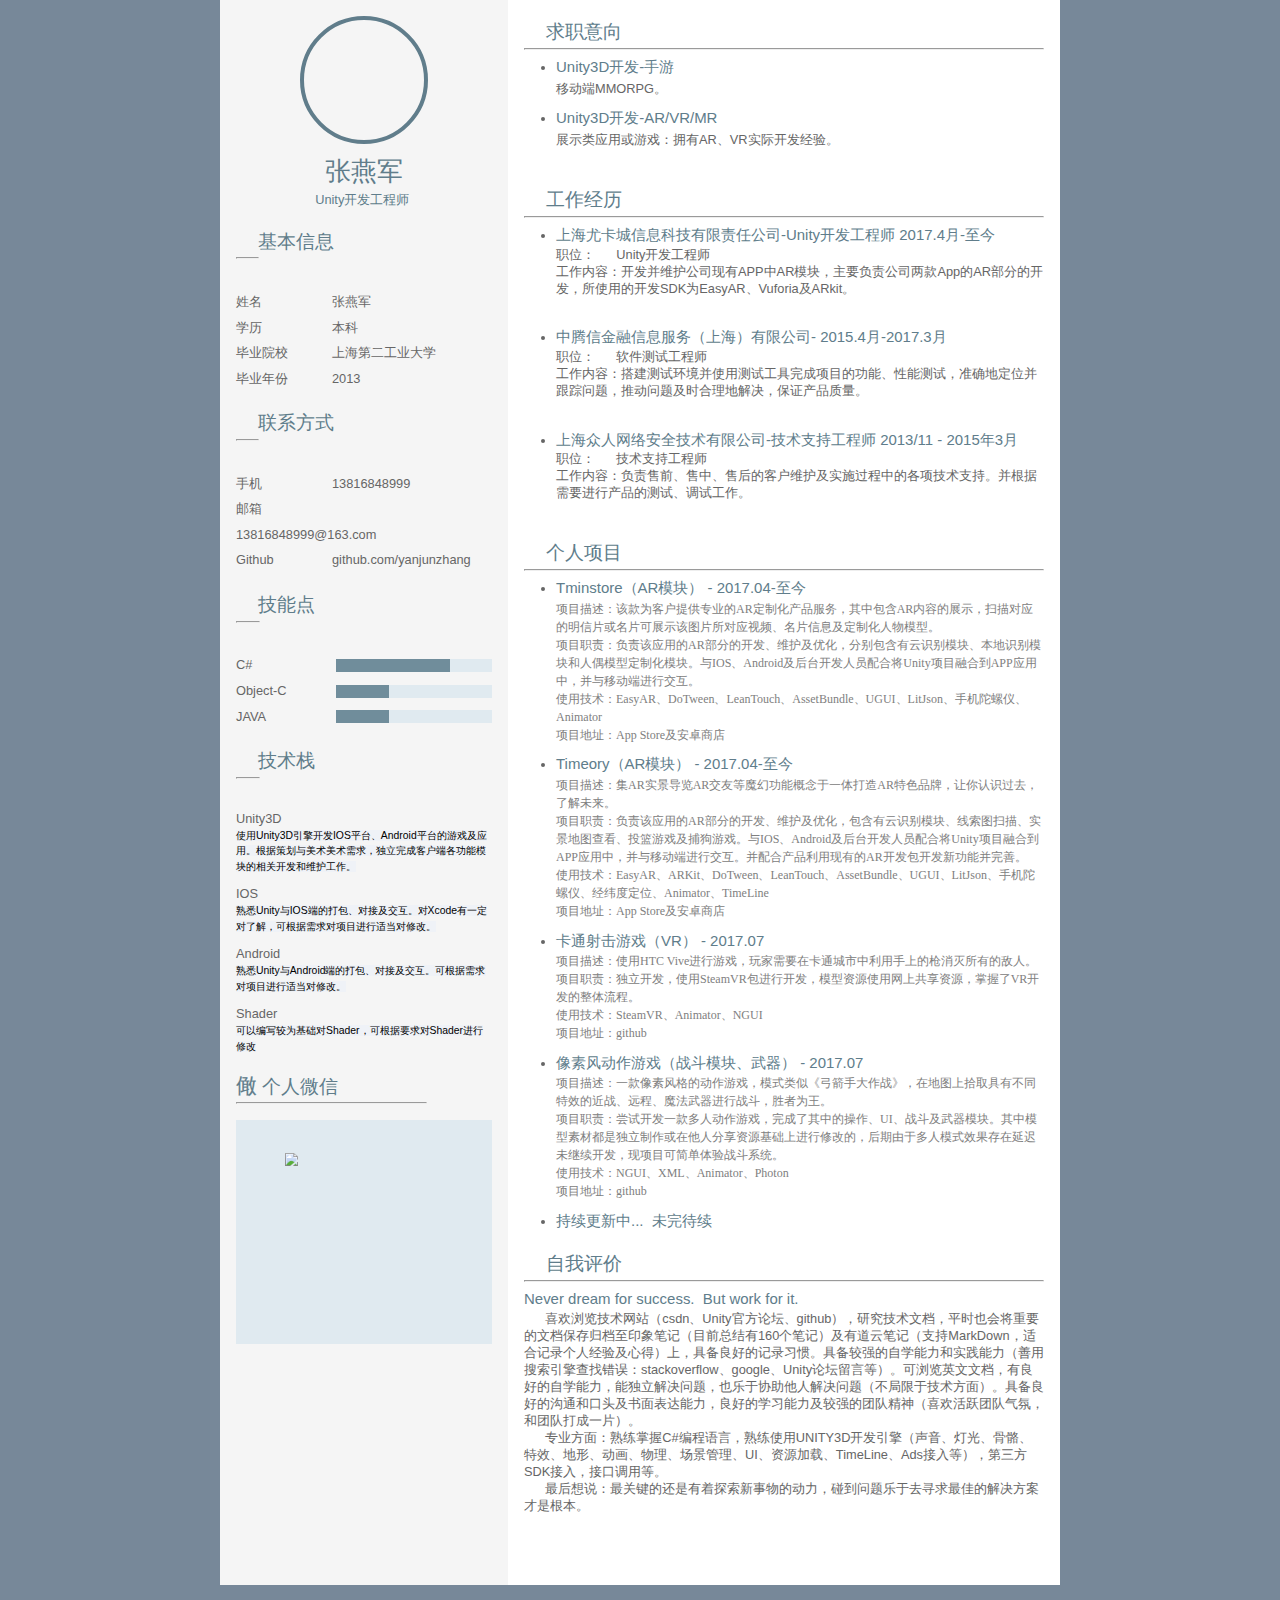
==== commit 61353ddb: "Revert "Merge remote-tracking branch 'origin/master'"" ====
--- a/index.html
+++ b/index.html
@@ -1,4 +1,3 @@
-<<<<<<< HEAD
 <html lang="en" class=""><head>
     <meta charset="UTF-8">
     <title>张燕军的简历</title>
@@ -277,345 +276,34 @@
 
 
      
-=======
-<html lang="en" class=""><head>
-    <meta charset="UTF-8">
-    <title>张燕军的简历</title>
-    <link rel="stylesheet" href="static/css/style.css">
-    <link rel="stylesheet" href="https://cdnjs.cloudflare.com/ajax/libs/remodal/1.1.0/remodal.css">
-    <link rel="stylesheet" href="https://cdnjs.cloudflare.com/ajax/libs/remodal/1.1.0/remodal-default-theme.min.css">
-    <script src="https://cdnjs.cloudflare.com/ajax/libs/jquery/1.12.4/jquery.min.js"></script>
-    <script src="https://cdnjs.cloudflare.com/ajax/libs/remodal/1.1.0/remodal.min.js"></script>
-    <script src="static/js/script.js"></script>
-</head>
+                	<!--
+                    	<li>
+                        <h3 contenteditable="true">大一第一学期: &nbsp;学院一等奖学金</h3>
+                        <p contenteditable="true"></p>
+                    <span class="item-remove" style="visibility: hidden;"><i class="iconfont icon-delete"></i></span><span class="item-remove" style="visibility: hidden;"><i class="iconfont icon-delete"></i></span><span class="item-remove" style="visibility: hidden;"><i class="iconfont icon-delete"></i></span><span class="item-remove" style="visibility: hidden;"><i class="iconfont icon-delete"></i></span><span class="item-remove" style="visibility: hidden;"><i class="iconfont icon-delete"></i></span><span class="item-remove" style="visibility: hidden;"><i class="iconfont icon-delete"></i></span></li>
+                    <li>
+                        <h3 contenteditable="true">大一第二学期: &nbsp;学院三等奖学金,微软创新杯入围奖</h3>
+                        <p contenteditable="true"></p>
+                    <span class="item-remove" style="visibility: hidden;"><i class="iconfont icon-delete"></i></span><span class="item-remove" style="visibility: hidden;"><i class="iconfont icon-delete"></i></span><span class="item-remove" style="visibility: hidden;"><i class="iconfont icon-delete"></i></span><span class="item-remove" style="visibility: hidden;"><i class="iconfont icon-delete"></i></span><span class="item-remove" style="visibility: hidden;"><i class="iconfont icon-delete"></i></span><span class="item-remove" style="visibility: hidden;"><i class="iconfont icon-delete"></i></span></li>
+                    <li>
+                        <h3 contenteditable="true">大二第一学期: &nbsp;学院二等奖学金</h3>
+                        <p contenteditable="true"></p>
+                    <span class="item-remove" style="visibility: hidden;"><i class="iconfont icon-delete"></i></span><span class="item-remove" style="visibility: hidden;"><i class="iconfont icon-delete"></i></span><span class="item-remove" style="visibility: hidden;"><i class="iconfont icon-delete"></i></span><span class="item-remove" style="visibility: hidden;"><i class="iconfont icon-delete"></i></span><span class="item-remove" style="visibility: hidden;"><i class="iconfont icon-delete"></i></span><span class="item-remove" style="visibility: hidden;"><i class="iconfont icon-delete"></i></span></li>
+            <li>
+                        <h3 contenteditable="true"><div>大二第二学期: &nbsp;学院三等奖学金,第六届全国大学生服务外包创新创业<span style="display: inline !important;">大赛 &nbsp; &nbsp; &nbsp; &nbsp; &nbsp; &nbsp; &nbsp; &nbsp; &nbsp; &nbsp; &nbsp;三等奖</span></div><div><span style="display: inline !important;"><br></span></div></h3>
+
+                    <span class="item-remove" style="visibility: hidden;"><i class="iconfont icon-delete"></i></span><span class="item-remove" style="visibility: hidden;"><i class="iconfont icon-delete"></i></span><span class="item-remove" style="visibility: hidden;"><i class="iconfont icon-delete"></i></span><span class="item-remove" style="visibility: hidden;"><i class="iconfont icon-delete"></i></span><span class="item-remove" style="visibility: hidden;"><i class="iconfont icon-delete"></i></span><span class="item-remove" style="visibility: hidden;"><i class="iconfont icon-delete"></i></span></li><li>
+                        <h3 contenteditable="true"><div>大三第一学期: &nbsp;学院三等奖学金,第二届全国移动互联创新创业大赛<span style="display: inline !important;">高校组 &nbsp; &nbsp; &nbsp; &nbsp; &nbsp; &nbsp; &nbsp; &nbsp; &nbsp; &nbsp; &nbsp;二等奖</span></div></h3>
+                        <p contenteditable="true"></p>
+                    <span class="item-remove" style="visibility: hidden;"><i class="iconfont icon-delete"></i></span><span class="item-remove" style="visibility: hidden;"><i class="iconfont icon-delete"></i></span><span class="item-remove" style="visibility: hidden;"><i class="iconfont icon-delete"></i></span><span class="item-remove" style="visibility: hidden;"><i class="iconfont icon-delete"></i></span><span class="item-remove" style="visibility: hidden;"><i class="iconfont icon-delete"></i></span><span class="item-remove" style="visibility: hidden;"><i class="iconfont icon-delete"></i></span></li><li>
+                        <h3 contenteditable="true"><div>大一第一学期 – 大二大一学期: &nbsp;学院IT工作室移动互联项目组<span style="display: inline !important;">iOS开发工 &nbsp; &nbsp; &nbsp; &nbsp; &nbsp; &nbsp; &nbsp; &nbsp; &nbsp; &nbsp; &nbsp;程师</span></div><div><br></div></h3>
+
+                    <span class="item-remove" style="visibility: hidden;"><i class="iconfont icon-delete"></i></span><span class="item-remove" style="visibility: hidden;"><i class="iconfont icon-delete"></i></span><span class="item-remove" style="visibility: hidden;"><i class="iconfont icon-delete"></i></span><span class="item-remove" style="visibility: hidden;"><i class="iconfont icon-delete"></i></span><span class="item-remove" style="visibility: hidden;"><i class="iconfont icon-delete"></i></span><span class="item-remove" style="visibility: hidden;"><i class="iconfont icon-delete"></i></span></li><li>
+                        <h3 contenteditable="true"><div>大二第二学期 – 至今: &nbsp; &nbsp; &nbsp; &nbsp; &nbsp; &nbsp; &nbsp;学院IT工作室移动互联项目组<span style="display: inline !important;">iOS项目经 &nbsp; &nbsp; &nbsp; &nbsp; &nbsp; &nbsp; &nbsp; &nbsp; &nbsp; &nbsp; &nbsp; 理兼iOS项目构架师</span></div><div><br></div></h3>
+
+                    <span class="item-remove" style="visibility: hidden;"><i class="iconfont icon-delete"></i></span><span class="item-remove" style="visibility: hidden;"><i class="iconfont icon-delete"></i></span><span class="item-remove" style="visibility: hidden;"><i class="iconfont icon-delete"></i></span><span class="item-remove" style="visibility: hidden;"><i class="iconfont icon-delete"></i></span><span class="item-remove" style="visibility: hidden;"><i class="iconfont icon-delete"></i></span><span class="item-remove" style="visibility: hidden;"><i class="iconfont icon-delete"></i></span></li><li>
+                        <h3 contenteditable="true">大二第二学期 – 大三第一学期: &nbsp;学院先进个人</h3>
 
-<body style="padding-right: 0px;">
-    <div class="container" id="cv">
-        <div class="side">
-            <div class="me">
-                <div class="portrait" style=" background-image: url(static/image/zyj.png); align-content: center;">
-                </div>
-
-                <h1 id="username" contenteditable="true">张燕军</h1>
-                <h4 id="persona-tag" contenteditable="true">Unity开发工程师&nbsp;</h4>
-            </div>
-            <div class="profile info-unit">
-                <h2 class="info-header"><i class="iconfont icon-person"></i> <span class="info-title" contenteditable="true">基本信息</span><span class="item-add" style="visibility: hidden;"><i class="iconfont icon-playlistadd"></i></span><span class="unit-remove" style="visibility: hidden;"><i class="iconfont icon-delete"></i></span><span class="item-add" style="visibility: hidden;"><i class="iconfont icon-playlistadd"></i></span><span class="unit-remove" style="visibility: hidden;"><i class="iconfont icon-delete"></i></span><span class="item-add" style="visibility: hidden;"><i class="iconfont icon-playlistadd"></i></span><span class="unit-remove" style="visibility: hidden;"><i class="iconfont icon-delete"></i></span><span class="item-add" style="visibility: hidden;"><i class="iconfont icon-playlistadd"></i></span><span class="unit-remove" style="visibility: hidden;"><i class="iconfont icon-delete"></i></span><span class="item-add" style="visibility: hidden;"><i class="iconfont icon-playlistadd"></i></span><span class="unit-remove" style="visibility: hidden;"><i class="iconfont icon-delete"></i></span><span class="item-add" style="visibility: hidden;"><i class="iconfont icon-playlistadd"></i></span><span class="unit-remove" style="visibility: hidden;"><i class="iconfont icon-delete"></i></span></h2>
-                <hr>
-                <ul class="info-list">
-                    <li>
-                        <label class="left-label" contenteditable="true">姓名</label>张燕军</label><span class="label-value" contenteditable="true"></span><span class="item-remove" style="visibility: hidden;"><i class="iconfont icon-delete"></i></span><span class="item-remove" style="visibility: hidden;"><i class="iconfont icon-delete"></i></span><span class="item-remove" style="visibility: hidden;"><i class="iconfont icon-delete"></i></span><span class="item-remove" style="visibility: hidden;"><i class="iconfont icon-delete"></i></span><span class="item-remove" style="visibility: hidden;"><i class="iconfont icon-delete"></i></span><span class="item-remove" style="visibility: hidden;"><i class="iconfont icon-delete"></i></span></li>
-                    <li>
-                        <label class="left-label" contenteditable="true">学历</label>本科<span class="label-value" contenteditable="true"></span><span class="item-remove" style="visibility: hidden;"><i class="iconfont icon-delete"></i></span><span class="item-remove" style="visibility: hidden;"><i class="iconfont icon-delete"></i></span><span class="item-remove" style="visibility: hidden;"><i class="iconfont icon-delete"></i></span><span class="item-remove" style="visibility: hidden;"><i class="iconfont icon-delete"></i></span><span class="item-remove" style="visibility: hidden;"><i class="iconfont icon-delete"></i></span><span class="item-remove" style="visibility: hidden;"><i class="iconfont icon-delete"></i></span></li>
-                    <li>
-                        <label class="left-label" contenteditable="true">毕业院校</label>上海第二工业大学<span class="label-value" contenteditable="true"></span><span class="item-remove" style="visibility: hidden;"><i class="iconfont icon-delete"></i></span><span class="item-remove" style="visibility: hidden;"><i class="iconfont icon-delete"></i></span><span class="item-remove" style="visibility: hidden;"><i class="iconfont icon-delete"></i></span><span class="item-remove" style="visibility: hidden;"><i class="iconfont icon-delete"></i></span><span class="item-remove" style="visibility: hidden;"><i class="iconfont icon-delete"></i></span><span class="item-remove" style="visibility: hidden;"><i class="iconfont icon-delete"></i></span></li>
-                    <li>
-                        <label class="left-label" contenteditable="true">毕业年份</label>2013<span class="label-value" contenteditable="true"></span><span class="item-remove" style="visibility: hidden;"><i class="iconfont icon-delete"></i></span><span class="item-remove" style="visibility: hidden;"><i class="iconfont icon-delete"></i></span><span class="item-remove" style="visibility: hidden;"><i class="iconfont icon-delete"></i></span><span class="item-remove" style="visibility: hidden;"><i class="iconfont icon-delete"></i></span><span class="item-remove" style="visibility: hidden;"><i class="iconfont icon-delete"></i></span><span class="item-remove" style="visibility: hidden;"><i class="iconfont icon-delete"></i></span></li>
-                </ul>
-            </div>
-            <div class="contact info-unit">
-                <h2 class="info-header"><i class="iconfont icon-call"></i> <span class="info-title" contenteditable="true">联系方式</span><span class="item-add" style="visibility: hidden;"><i class="iconfont icon-playlistadd"></i></span><span class="unit-remove" style="visibility: hidden;"><i class="iconfont icon-delete"></i></span><span class="item-add" style="visibility: hidden;"><i class="iconfont icon-playlistadd"></i></span><span class="unit-remove" style="visibility: hidden;"><i class="iconfont icon-delete"></i></span><span class="item-add" style="visibility: hidden;"><i class="iconfont icon-playlistadd"></i></span><span class="unit-remove" style="visibility: hidden;"><i class="iconfont icon-delete"></i></span><span class="item-add" style="visibility: hidden;"><i class="iconfont icon-playlistadd"></i></span><span class="unit-remove" style="visibility: hidden;"><i class="iconfont icon-delete"></i></span><span class="item-add" style="visibility: hidden;"><i class="iconfont icon-playlistadd"></i></span><span class="unit-remove" style="visibility: hidden;"><i class="iconfont icon-delete"></i></span><span class="item-add" style="visibility: hidden;"><i class="iconfont icon-playlistadd"></i></span><span class="unit-remove" style="visibility: hidden;"><i class="iconfont icon-delete"></i></span></h2>
-                <hr>
-                <ul class="info-list">
-                    <li>
-                        <label class="left-label" contenteditable="true">手机</label><span class="label-value" contenteditable="true">13816848999</span><span class="item-remove" style="visibility: hidden;"><i class="iconfont icon-delete"></i></span><span class="item-remove" style="visibility: hidden;"><i class="iconfont icon-delete"></i></span><span class="item-remove" style="visibility: hidden;"><i class="iconfont icon-delete"></i></span><span class="item-remove" style="visibility: hidden;"><i class="iconfont icon-delete"></i></span><span class="item-remove" style="visibility: hidden;"><i class="iconfont icon-delete"></i></span><span class="item-remove" style="visibility: hidden;"><i class="iconfont icon-delete"></i></span></li>
-                    <li>
-                        <label class="left-label" contenteditable="true">邮箱</label><span class="label-value" contenteditable="true">13816848999@163.com &nbsp; &nbsp; &nbsp;</span><span class="item-remove" style="visibility: hidden;"><i class="iconfont icon-delete"></i></span><span class="item-remove" style="visibility: hidden;"><i class="iconfont icon-delete"></i></span><span class="item-remove" style="visibility: hidden;"><i class="iconfont icon-delete"></i></span><span class="item-remove" style="visibility: hidden;"><i class="iconfont icon-delete"></i></span><span class="item-remove" style="visibility: hidden;"><i class="iconfont icon-delete"></i></span><span class="item-remove" style="visibility: hidden;"><i class="iconfont icon-delete"></i></span></li>
-                    <li>
-                        <label class="left-label" contenteditable="true">Github</label><span class="label-value" contenteditable="true">github.com/yanjunzhang &nbsp; &nbsp;&nbsp;</span><span class="item-remove" style="visibility: hidden;"><i class="iconfont icon-delete"></i></span><span class="item-remove" style="visibility: hidden;"><i class="iconfont icon-delete"></i></span><span class="item-remove" style="visibility: hidden;"><i class="iconfont icon-delete"></i></span><span class="item-remove" style="visibility: hidden;"><i class="iconfont icon-delete"></i></span><span class="item-remove" style="visibility: hidden;"><i class="iconfont icon-delete"></i></span><span class="item-remove" style="visibility: hidden;"><i class="iconfont icon-delete"></i></span></li>
-                </div>
-            <div class="skill info-unit">
-                <h2 class="info-header"><i class="iconfont icon-star"></i> <span class="info-title" contenteditable="true">技能点</span><span class="item-add" style="visibility: hidden;"><i class="iconfont icon-playlistadd"></i></span><span class="unit-remove" style="visibility: hidden;"><i class="iconfont icon-delete"></i></span><span class="item-add"><i class="iconfont icon-playlistadd"></i></span><span class="unit-remove"><i class="iconfont icon-delete"></i></span><span class="item-add"><i class="iconfont icon-playlistadd"></i></span><span class="unit-remove"><i class="iconfont icon-delete"></i></span><span class="item-add"><i class="iconfont icon-playlistadd"></i></span><span class="unit-remove"><i class="iconfont icon-delete"></i></span><span class="item-add"><i class="iconfont icon-playlistadd"></i></span><span class="unit-remove"><i class="iconfont icon-delete"></i></span><span class="item-add"><i class="iconfont icon-playlistadd"></i></span><span class="unit-remove"><i class="iconfont icon-delete"></i></span></h2>
-                <hr>
-                <ul class="progress-list">
-                    <li>
-                        <label class="left-label" contenteditable="true">C#&nbsp;&nbsp;</label>
-                        <progress value="73.33333333333333" max="100"></progress>
-                    <span class="item-remove" style="visibility: hidden;"><i class="iconfont icon-delete"></i></span><span class="item-remove" style="visibility: hidden;"><i class="iconfont icon-delete"></i></span><span class="item-remove" style="visibility: hidden;"><i class="iconfont icon-delete"></i></span><span class="item-remove" style="visibility: hidden;"><i class="iconfont icon-delete"></i></span><span class="item-remove" style="visibility: hidden;"><i class="iconfont icon-delete"></i></span><span class="item-remove" style="visibility: hidden;"><i class="iconfont icon-delete"></i></span></li>
-                    <li>
-                        <label class="left-label" contenteditable="true">Object-C</label>
-                        <progress value="34.1025641025641" max="100"></progress>
-                    <span class="item-remove" style="visibility: hidden;"><i class="iconfont icon-delete"></i></span><span class="item-remove" style="visibility: hidden;"><i class="iconfont icon-delete"></i></span><span class="item-remove" style="visibility: hidden;"><i class="iconfont icon-delete"></i></span><span class="item-remove" style="visibility: hidden;"><i class="iconfont icon-delete"></i></span><span class="item-remove" style="visibility: hidden;"><i class="iconfont icon-delete"></i></span><span class="item-remove" style="visibility: hidden;"><i class="iconfont icon-delete"></i></span></li>
-                    <li>
-                        <label class="left-label" contenteditable="true">JAVA</label>
-                        <progress value="34.358974358974358" max="100"></progress>
-                    <span class="item-remove" style="visibility: hidden;"><i class="iconfont icon-delete"></i></span><span class="item-remove" style="visibility: hidden;"><i class="iconfont icon-delete"></i></span><span class="item-remove" style="visibility: hidden;"><i class="iconfont icon-delete"></i></span><span class="item-remove" style="visibility: hidden;"><i class="iconfont icon-delete"></i></span><span class="item-remove" style="visibility: hidden;"><i class="iconfont icon-delete"></i></span><span class="item-remove" style="visibility: hidden;"><i class="iconfont icon-delete"></i></span></li>
-                </ul>
-            </div>
-            <div class="stack info-unit">
-                <h2 class="info-header"><i class="iconfont icon-build"></i> <span class="info-title" contenteditable="true">技术栈</span><span class="item-add" style="visibility: hidden;"><i class="iconfont icon-playlistadd"></i></span><span class="unit-remove" style="visibility: hidden;"><i class="iconfont icon-delete"></i></span><span class="item-add" style="visibility: hidden;"><i class="iconfont icon-playlistadd"></i></span><span class="unit-remove" style="visibility: hidden;"><i class="iconfont icon-delete"></i></span><span class="item-add" style="visibility: hidden;"><i class="iconfont icon-playlistadd"></i></span><span class="unit-remove" style="visibility: hidden;"><i class="iconfont icon-delete"></i></span><span class="item-add" style="visibility: hidden;"><i class="iconfont icon-playlistadd"></i></span><span class="unit-remove" style="visibility: hidden;"><i class="iconfont icon-delete"></i></span><span class="item-add" style="visibility: hidden;"><i class="iconfont icon-playlistadd"></i></span><span class="unit-remove" style="visibility: hidden;"><i class="iconfont icon-delete"></i></span><span class="item-add" style="visibility: hidden;"><i class="iconfont icon-playlistadd"></i></span><span class="unit-remove" style="visibility: hidden;"><i class="iconfont icon-delete"></i></span></h2>
-                <hr>
-                <ul class="stack-list">
-
-
-                    <li>
-                        <label class="left-label" contenteditable="true">Unity3D</label><span class="label-value" contenteditable="true"><span style="color: rgb(0, 0, 0); font-family: Avenir, Helvetica, Arial, sans-serif; font-size: 13px; background-color: rgb(239, 242, 247); display: inline !important;">使用Unity3D引擎开发IOS平台、Android平台的游戏及应用。根据策划与美术美术需求，独立完成客户端各功能模块的相关开发和维护工作。</span></span><span class="item-remove" style="visibility: hidden;"><i class="iconfont icon-delete"></i></span><span class="item-remove" style="visibility: hidden;"><i class="iconfont icon-delete"></i></span><span class="item-remove" style="visibility: hidden;"><i class="iconfont icon-delete"></i></span><span class="item-remove" style="visibility: hidden;"><i class="iconfont icon-delete"></i></span><span class="item-remove" style="visibility: hidden;"><i class="iconfont icon-delete"></i></span><span class="item-remove" style="visibility: hidden;"><i class="iconfont icon-delete"></i></span></li> <li>
-                        <label class="left-label" contenteditable="true">IOS</label><span class="label-value" contenteditable="true"><span style="color: rgb(0, 0, 0); font-family: Avenir, Helvetica, Arial, sans-serif; font-size: 13px; background-color: rgb(239, 242, 247); display: inline !important;">熟悉Unity与IOS端的打包、对接及交互。对Xcode有一定对了解，可根据需求对项目进行适当对修改。</span></span><span class="item-remove" style="visibility: hidden;"><i class="iconfont icon-delete"></i></span><span class="item-remove" style="visibility: hidden;"><i class="iconfont icon-delete"></i></span><span class="item-remove" style="visibility: hidden;"><i class="iconfont icon-delete"></i></span><span class="item-remove" style="visibility: hidden;"><i class="iconfont icon-delete"></i></span><span class="item-remove" style="visibility: hidden;"><i class="iconfont icon-delete"></i></span><span class="item-remove" style="visibility: hidden;"><i class="iconfont icon-delete"></i></span></li><li>
-                        <label class="left-label" contenteditable="true">Android</label><span class="label-value" contenteditable="true"><span style="color: rgb(0, 0, 0); font-family: Avenir, Helvetica, Arial, sans-serif; font-size: 13px; background-color: rgb(239, 242, 247); display: inline !important;">熟悉Unity与Android端的打包、对接及交互。可根据需求对项目进行适当对修改。</span></span><span class="item-remove" style="visibility: hidden;"><i class="iconfont icon-delete"></i></span><span class="item-remove" style="visibility: hidden;"><i class="iconfont icon-delete"></i></span><span class="item-remove" style="visibility: hidden;"><i class="iconfont icon-delete"></i></span><span class="item-remove" style="visibility: hidden;"><i class="iconfont icon-delete"></i></span><span class="item-remove" style="visibility: hidden;"><i class="iconfont icon-delete"></i></span><span class="item-remove" style="visibility: hidden;"><i class="iconfont icon-delete"></i></span></li><li>
-            </div>
-
-            <div class="code info-unit">
-                <h2 class="info-header"><i class="iconfont icon-weixin"></i> <span class="info-title" contenteditable="true">个人微信</span><span class="unit-remove" style="visibility: hidden;"><i class="iconfont icon-delete"></i></span><span class="unit-remove" style="visibility: hidden;"><i class="iconfont icon-delete"></i></span><span class="unit-remove" style="visibility: hidden;"><i class="iconfont icon-delete"></i></span><span class="unit-remove" style="visibility: hidden;"><i class="iconfont icon-delete"></i></span><span class="unit-remove" style="visibility: hidden;"><i class="iconfont icon-delete"></i></span><span class="unit-remove" style="visibility: hidden;"><i class="iconfont icon-delete"></i></span></h2>
-                <hr>
-                <div class="weixin">
-                    <img src="static/image/weixin.jpeg" alt="">
-
-                </div>
-            </div>
-
-        </div>
-            
-        
-        
-        
-        <div class="main">
-        	<div class="education info-unit right-list">
-                <h2 class="info-header"><i class="iconfont icon-extension"></i> <span class="info-title" contenteditable="true">求职意向</span><span class="item-add" style="visibility: hidden;"><i class="iconfont icon-playlistadd"></i></span><span class="unit-remove" style="visibility: hidden;"><i class="iconfont icon-delete"></i></span><span class="item-add" style="visibility: hidden;"><i class="iconfont icon-playlistadd"></i></span><span class="unit-remove" style="visibility: hidden;"><i class="iconfont icon-delete"></i></span><span class="item-add" style="visibility: hidden;"><i class="iconfont icon-playlistadd"></i></span><span class="unit-remove" style="visibility: hidden;"><i class="iconfont icon-delete"></i></span><span class="item-add" style="visibility: hidden;"><i class="iconfont icon-playlistadd"></i></span><span class="unit-remove" style="visibility: hidden;"><i class="iconfont icon-delete"></i></span><span class="item-add" style="visibility: hidden;"><i class="iconfont icon-playlistadd"></i></span><span class="unit-remove" style="visibility: hidden;"><i class="iconfont icon-delete"></i></span><span class="item-add" style="visibility: hidden;"><i class="iconfont icon-playlistadd"></i></span><span class="unit-remove" style="visibility: hidden;"><i class="iconfont icon-delete"></i></span></h2>
-                <hr>
-                <ul class="experience-list">
-                    <li>
-                        <h3 contenteditable="true">Unity开发</h3>
-                        <p contenteditable="true">
-        	
-
-
-
-
-<style>
-<!--
- /* Font Definitions */
-@font-face
-    {font-family:宋体;
-    mso-font-charset:134;
-    mso-generic-font-family:auto;
-    mso-font-pitch:variable;
-    mso-font-signature:3 680460288 22 0 262145 0;}
-@font-face
-    {font-family:"Cambria Math";
-    panose-1:2 4 5 3 5 4 6 3 2 4;
-    mso-font-charset:1;
-    mso-generic-font-family:roman;
-    mso-font-format:other;
-    mso-font-pitch:variable;
-    mso-font-signature:0 0 0 0 0 0;}
-@font-face
-    {font-family:"Arial Unicode MS";
-    panose-1:2 11 6 4 2 2 2 2 2 4;
-    mso-font-charset:0;
-    mso-generic-font-family:auto;
-    mso-font-pitch:variable;
-    mso-font-signature:-134238209 -371195905 63 0 4129279 0;}
-@font-face
-    {font-family:微软雅黑;
-    mso-font-charset:134;
-    mso-generic-font-family:auto;
-    mso-font-pitch:variable;
-    mso-font-signature:-2147483001 684670034 22 0 262175 0;}
-@font-face
-    {font-family:"\@宋体";
-    mso-font-charset:134;
-    mso-generic-font-family:auto;
-    mso-font-pitch:variable;
-    mso-font-signature:3 680460288 22 0 262145 0;}
-@font-face
-    {font-family:"\@微软雅黑";
-    mso-font-charset:134;
-    mso-generic-font-family:auto;
-    mso-font-pitch:variable;
-    mso-font-signature:-2147483001 684670034 22 0 262175 0;}
- /* Style Definitions */
-p.MsoNormal, li.MsoNormal, div.MsoNormal
-    {mso-style-unhide:no;
-    mso-style-qformat:yes;
-    mso-style-parent:"";
-    margin:0cm;
-    margin-bottom:.0001pt;
-    text-align:justify;
-    text-justify:inter-ideograph;
-    mso-pagination:none;
-    font-size:10.5pt;
-    mso-bidi-font-size:11.0pt;
-    font-family:"Arial Unicode MS";
-    mso-fareast-font-family:微软雅黑;
-    mso-bidi-font-family:"Times New Roman";
-    mso-font-kerning:1.0pt;}
-.MsoChpDefault
-    {mso-style-type:export-only;
-    mso-default-props:yes;
-    font-size:10.0pt;
-    mso-ansi-font-size:10.0pt;
-    mso-bidi-font-size:10.0pt;
-    mso-ascii-font-family:"Times New Roman";
-    mso-fareast-font-family:宋体;
-    mso-hansi-font-family:"Times New Roman";
-    mso-font-kerning:0pt;}
- /* Page Definitions */
-@page
-    {mso-page-border-surround-header:no;
-    mso-page-border-surround-footer:no;}
-@page WordSection1
-    {size:612.0pt 792.0pt;
-    margin:72.0pt 90.0pt 72.0pt 90.0pt;
-    mso-header-margin:36.0pt;
-    mso-footer-margin:36.0pt;
-    mso-paper-source:0;}
-div.WordSection1
-    {page:WordSection1;}
--->
-</style>
-<!--[if gte mso 10]>
-<style>
- /* Style Definitions */
-table.MsoNormalTable
-    {mso-style-name:普通表格;
-    mso-tstyle-rowband-size:0;
-    mso-tstyle-colband-size:0;
-    mso-style-noshow:yes;
-    mso-style-priority:99;
-    mso-style-parent:"";
-    mso-padding-alt:0cm 5.4pt 0cm 5.4pt;
-    mso-para-margin:0cm;
-    mso-para-margin-bottom:.0001pt;
-    mso-pagination:widow-orphan;
-    font-size:10.0pt;
-    font-family:"Times New Roman";}
-</style>
-<![endif]-->
-
-<p contenteditable="true"></p>
-                    <span class="item-remove" style="visibility: hidden;"><i class="iconfont icon-delete"></i></span><span class="item-remove" style="visibility: hidden;"><i class="iconfont icon-delete"></i></span><span class="item-remove" style="visibility: hidden;"><i class="iconfont icon-delete"></i></span><span class="item-remove" style="visibility: hidden;"><i class="iconfont icon-delete"></i></span><span class="item-remove" style="visibility: hidden;"><i class="iconfont icon-delete"></i></span><span class="item-remove" style="visibility: hidden;"><i class="iconfont icon-delete"></i></span></li>
-                </ul>
-            </div>
-            <div class="work info-unit right-list">
-	<li>
-                <h2 class="info-header"><i class="iconfont icon-work"></i> <span class="info-title" contenteditable="true">工作经历</span><span class="item-add" style="visibility: hidden;"><i class="iconfont icon-playlistadd"></i></span><span class="unit-remove" style="visibility: hidden;"><i class="iconfont icon-delete"></i></span><span class="item-add" style="visibility: hidden;"><i class="iconfont icon-playlistadd"></i></span><span class="unit-remove" style="visibility: hidden;"><i class="iconfont icon-delete"></i></span><span class="item-add" style="visibility: hidden;"><i class="iconfont icon-playlistadd"></i></span><span class="unit-remove" style="visibility: hidden;"><i class="iconfont icon-delete"></i></span><span class="item-add" style="visibility: hidden;"><i class="iconfont icon-playlistadd"></i></span><span class="unit-remove" style="visibility: hidden;"><i class="iconfont icon-delete"></i></span><span class="item-add" style="visibility: hidden;"><i class="iconfont icon-playlistadd"></i></span><span class="unit-remove" style="visibility: hidden;"><i class="iconfont icon-delete"></i></span><span class="item-add" style="visibility: hidden;"><i class="iconfont icon-playlistadd"></i></span><span class="unit-remove" style="visibility: hidden;"><i class="iconfont icon-delete"></i></span></h2>
-                <hr>
-                <ul class="experience-list">
-                    <li>
-                        <h3 contenteditable="true">上海尤卡城信息科技有限责任公司-Unity开发工程师 2017.4月-至今</h3>
-                        <div></div><div>职位：&nbsp;&nbsp;&nbsp;&nbsp;&nbsp;&nbsp;Unity开发工程师</div><div>工作内容：开发并维护公司现有APP中AR模块，主要负责公司两款App的AR部分的开发，所使用的开发SDK为EasyAR、Vuforia及ARkit。</div><p contenteditable="true"></p>
-                    <span class="item-remove" style="visibility: hidden;"><i class="iconfont icon-delete"></i></span><span class="item-remove" style="visibility: hidden;"><i class="iconfont icon-delete"></i></span><span class="item-remove" style="visibility: hidden;"><i class="iconfont icon-delete"></i></span><span class="item-remove" style="visibility: hidden;"><i class="iconfont icon-delete"></i></span><span class="item-remove" style="visibility: hidden;"><i class="iconfont icon-delete"></i></span><span class="item-remove" style="visibility: hidden;"><i class="iconfont icon-delete"></i></span></li>
-<li>
-                <h2 class="info-header"><i class="iconfont icon-work"></i> <span class="info-title" contenteditable="true">工作经历</span><span class="item-add" style="visibility: hidden;"><i class="iconfont icon-playlistadd"></i></span><span class="unit-remove" style="visibility: hidden;"><i class="iconfont icon-delete"></i></span><span class="item-add" style="visibility: hidden;"><i class="iconfont icon-playlistadd"></i></span><span class="unit-remove" style="visibility: hidden;"><i class="iconfont icon-delete"></i></span><span class="item-add" style="visibility: hidden;"><i class="iconfont icon-playlistadd"></i></span><span class="unit-remove" style="visibility: hidden;"><i class="iconfont icon-delete"></i></span><span class="item-add" style="visibility: hidden;"><i class="iconfont icon-playlistadd"></i></span><span class="unit-remove" style="visibility: hidden;"><i class="iconfont icon-delete"></i></span><span class="item-add" style="visibility: hidden;"><i class="iconfont icon-playlistadd"></i></span><span class="unit-remove" style="visibility: hidden;"><i class="iconfont icon-delete"></i></span><span class="item-add" style="visibility: hidden;"><i class="iconfont icon-playlistadd"></i></span><span class="unit-remove" style="visibility: hidden;"><i class="iconfont icon-delete"></i></span></h2>
-                <hr>
-                <ul class="experience-list">
-                    <li>
-                        <h3 contenteditable="true">上海尤卡城信息科技有限责任公司-Unity开发工程师 2017.4月-至今</h3>
-                        <div></div><div>职位：&nbsp;&nbsp;&nbsp;&nbsp;&nbsp;&nbsp;Unity开发工程师</div><div>工作内容：开发并维护公司现有APP中AR模块，主要负责公司两款App的AR部分的开发，所使用的开发SDK为EasyAR、Vuforia及ARkit。</div><p contenteditable="true"></p>
-                    <span class="item-remove" style="visibility: hidden;"><i class="iconfont icon-delete"></i></span><span class="item-remove" style="visibility: hidden;"><i class="iconfont icon-delete"></i></span><span class="item-remove" style="visibility: hidden;"><i class="iconfont icon-delete"></i></span><span class="item-remove" style="visibility: hidden;"><i class="iconfont icon-delete"></i></span><span class="item-remove" style="visibility: hidden;"><i class="iconfont icon-delete"></i></span><span class="item-remove" style="visibility: hidden;"><i class="iconfont icon-delete"></i></span></li>
-
-                </div>
-            <div class="project info-unit right-list">
-                <h2 class="info-header"><i class="iconfont icon-project"></i> <span class="info-title" contenteditable="true">个人项目</span><span class="item-add" style="visibility: hidden;"><i class="iconfont icon-playlistadd"></i></span><span class="unit-remove" style="visibility: hidden;"><i class="iconfont icon-delete"></i></span><span class="item-add" style="visibility: hidden;"><i class="iconfont icon-playlistadd"></i></span><span class="unit-remove" style="visibility: hidden;"><i class="iconfont icon-delete"></i></span><span class="item-add" style="visibility: hidden;"><i class="iconfont icon-playlistadd"></i></span><span class="unit-remove" style="visibility: hidden;"><i class="iconfont icon-delete"></i></span><span class="item-add" style="visibility: hidden;"><i class="iconfont icon-playlistadd"></i></span><span class="unit-remove" style="visibility: hidden;"><i class="iconfont icon-delete"></i></span><span class="item-add" style="visibility: hidden;"><i class="iconfont icon-playlistadd"></i></span><span class="unit-remove" style="visibility: hidden;"><i class="iconfont icon-delete"></i></span><span class="item-add" style="visibility: hidden;"><i class="iconfont icon-playlistadd"></i></span><span class="unit-remove" style="visibility: hidden;"><i class="iconfont icon-delete"></i></span></h2>
-                <hr>
-                <ul class="experience-list">
-                   <li>
-                        <h3 contenteditable="true">Tminstore（AR模块） - 2017.04-至今</h3>
-                        <p contenteditable="true"><font style="background-color: rgb(255, 255, 255);"><span style="color: rgb(128, 128, 128); font-family: 微软雅黑; font-size: 15px;">项目描述：该款为客户提供专业的AR定制化产品服务，其中包含AR内容的展示，扫描对应的明信片或名片可展示该图片所对应视频、名片信息及定制化人物模型。</span></font></p>
-                        <div><p contenteditable="true"><font style="background-color: rgb(255, 255, 255);"><span style="color: rgb(128, 128, 128); font-family: 微软雅黑; font-size: 15px;">项目职责：负责该应用的AR部分的开发、维护及优化，分别包含有云识别模块、本地识别模块和人偶模型定制化模块。与IOS、Android及后台开发人员配合将Unity项目融合到APP应用中，并与移动端进行交互。</span></font></p></div>
-                        <div><p contenteditable="true"><font style="background-color: rgb(255, 255, 255);"><span style="color: rgb(128, 128, 128); font-family: 微软雅黑; font-size: 15px;">项目地址：App Store及安卓商店</span></font></p></div>
-					<li>
-                        <h3 contenteditable="true">Timeory（AR模块） - 2017.04-至今</h3>
-                        <p contenteditable="true"><font style="background-color: rgb(255, 255, 255);"><span style="color: rgb(128, 128, 128); font-family: 微软雅黑; font-size: 15px;">项目描述：集AR实景导览AR交友等魔幻功能概念于一体打造AR特色品牌，让你认识过去，了解未来。</span></font></p>
-                        <div><p contenteditable="true"><font style="background-color: rgb(255, 255, 255);"><span style="color: rgb(128, 128, 128); font-family: 微软雅黑; font-size: 15px;">项目职责：负责该应用的AR部分的开发、维护及优化，包含有云识别模块、线索图扫描、实景地图查看、投篮游戏及捕狗游戏。与IOS、Android及后台开发人员配合将Unity项目融合到APP应用中，并与移动端进行交互。并配合产品利用现有的AR开发包开发新功能并完善。</span></font></p></div>
-                        <div><p contenteditable="true"><font style="background-color: rgb(255, 255, 255);"><span style="color: rgb(128, 128, 128); font-family: 微软雅黑; font-size: 15px;">项目地址：App Store及安卓商店</span></font></p></div>
-
-					<li>
-                        <h3 contenteditable="true">卡通射击游戏（VR） - 2017.07</h3>
-                        <p contenteditable="true"><font style="background-color: rgb(255, 255, 255);"><span style="color: rgb(128, 128, 128); font-family: 微软雅黑; font-size: 15px;">项目描述：使用HTC Vive进行游戏，玩家需要在卡通城市中利用手上的枪消灭所有的敌人。</span></font></p>
-                        <div><p contenteditable="true"><font style="background-color: rgb(255, 255, 255);"><span style="color: rgb(128, 128, 128); font-family: 微软雅黑; font-size: 15px;">项目职责：独立开发，使用SteamVR包进行开发，模型资源使用网上共享资源，掌握了VR开发的整体流程。</span></font></p></div>
-                        <div><p contenteditable="true"><font style="background-color: rgb(255, 255, 255);"><span style="color: rgb(128, 128, 128); font-family: 微软雅黑; font-size: 15px;">项目地址：github</span></font></p></div>
-
-					<li>
-                        <h3 contenteditable="true">像素风动作游戏（战斗模块、武器） - 2017.07</h3>
-                        <p contenteditable="true"><font style="background-color: rgb(255, 255, 255);"><span style="color: rgb(128, 128, 128); font-family: 微软雅黑; font-size: 15px;">项目描述：一款像素风格的动作游戏，模式类似《弓箭手大作战》，在地图上拾取具有不同特效的近战、远程、魔法武器进行战斗，胜者为王。</span></font></p>
-                        <div><p contenteditable="true"><font style="background-color: rgb(255, 255, 255);"><span style="color: rgb(128, 128, 128); font-family: 微软雅黑; font-size: 15px;">项目职责：尝试开发一款多人动作游戏，完成了其中的操作、UI、战斗及武器模块。其中模型素材都是独立制作或在他人分享资源基础上进行修改的，后期由于多人模式效果存在延迟未继续开发，现项目可简单体验战斗系统。</span></font></p></div>
-                        <div><p contenteditable="true"><font style="background-color: rgb(255, 255, 255);"><span style="color: rgb(128, 128, 128); font-family: 微软雅黑; font-size: 15px;">项目地址：github</span></font></p></div>
-				
-					<li>
-                        <h3 contenteditable="false">持续更新中...&nbsp;&nbsp;未完待续</h3>
-                        
-
-
-
-<style type="text/css">
-p.p1 {margin: 0.0px 0.0px 0.0px 0.0px; font: 15.0px 'PingFang SC'; color: #808080; -webkit-text-stroke: #808080; background-color: #d4dee4}
-span.s1 {font-kerning: none}
-</style>
-
-
-
-
-
-<span class="item-remove" style="visibility: hidden;"><i class="iconfont icon-delete"></i></span><span class="item-remove" style="visibility: hidden;"><i class="iconfont icon-delete"></i></span><span class="item-remove" style="visibility: hidden;"><i class="iconfont icon-delete"></i></span><span class="item-remove" style="visibility: hidden;"><i class="iconfont icon-delete"></i></span><span class="item-remove" style="visibility: hidden;"><i class="iconfont icon-delete"></i></span><span class="item-remove" style="visibility: hidden;"><i class="iconfont icon-delete"></i></span></li></ul>
-            </div>
-            <div class="trophy info-unit">
-                <h2 class="info-header"><i class="iconfont icon-trophy"></i> <span class="info-title" contenteditable="true">奖项与证书</span><span class="item-add" style="visibility: hidden;"><i class="iconfont icon-playlistadd"></i></span><span class="unit-remove" style="visibility: hidden;"><i class="iconfont icon-delete"></i></span><span class="item-add" style="visibility: hidden;"><i class="iconfont icon-playlistadd"></i></span><span class="unit-remove" style="visibility: hidden;"><i class="iconfont icon-delete"></i></span><span class="item-add" style="visibility: hidden;"><i class="iconfont icon-playlistadd"></i></span><span class="unit-remove" style="visibility: hidden;"><i class="iconfont icon-delete"></i></span><span class="item-add" style="visibility: hidden;"><i class="iconfont icon-playlistadd"></i></span><span class="unit-remove" style="visibility: hidden;"><i class="iconfont icon-delete"></i></span><span class="item-add" style="visibility: hidden;"><i class="iconfont icon-playlistadd"></i></span><span class="unit-remove" style="visibility: hidden;"><i class="iconfont icon-delete"></i></span><span class="item-add" style="visibility: hidden;"><i class="iconfont icon-playlistadd"></i></span><span class="unit-remove" style="visibility: hidden;"><i class="iconfont icon-delete"></i></span></h2>
-                <hr>
-                <ul class="experience-list">
-                	<li>
-                        <h3 contenteditable="true"></h3>
-                        <p contenteditable="true"></p>
-                	<li>
-                        <h3 contenteditable="true"></h3>
-                        <p contenteditable="true"></p>
-                	<li>
-                        <h3 contenteditable="true"></h3>
-                        <p contenteditable="true"></p>
-                <li>
-                        <h3 contenteditable="true"></h3>
-                        <p contenteditable="true"></p>       
-                	<li>
-                        <h3 contenteditable="true"></h3>
-                        <p contenteditable="true"></p>
-                	<li>
-                        <h3 contenteditable="true"></h3>
-                        <p contenteditable="true"></p>        
->>>>>>> origin/master
-                	<!--
-                    	<li>
-                        <h3 contenteditable="true">大一第一学期: &nbsp;学院一等奖学金</h3>
-                        <p contenteditable="true"></p>
-                    <span class="item-remove" style="visibility: hidden;"><i class="iconfont icon-delete"></i></span><span class="item-remove" style="visibility: hidden;"><i class="iconfont icon-delete"></i></span><span class="item-remove" style="visibility: hidden;"><i class="iconfont icon-delete"></i></span><span class="item-remove" style="visibility: hidden;"><i class="iconfont icon-delete"></i></span><span class="item-remove" style="visibility: hidden;"><i class="iconfont icon-delete"></i></span><span class="item-remove" style="visibility: hidden;"><i class="iconfont icon-delete"></i></span></li>
-                    <li>
-                        <h3 contenteditable="true">大一第二学期: &nbsp;学院三等奖学金,微软创新杯入围奖</h3>
-                        <p contenteditable="true"></p>
-                    <span class="item-remove" style="visibility: hidden;"><i class="iconfont icon-delete"></i></span><span class="item-remove" style="visibility: hidden;"><i class="iconfont icon-delete"></i></span><span class="item-remove" style="visibility: hidden;"><i class="iconfont icon-delete"></i></span><span class="item-remove" style="visibility: hidden;"><i class="iconfont icon-delete"></i></span><span class="item-remove" style="visibility: hidden;"><i class="iconfont icon-delete"></i></span><span class="item-remove" style="visibility: hidden;"><i class="iconfont icon-delete"></i></span></li>
-                    <li>
-                        <h3 contenteditable="true">大二第一学期: &nbsp;学院二等奖学金</h3>
-                        <p contenteditable="true"></p>
-                    <span class="item-remove" style="visibility: hidden;"><i class="iconfont icon-delete"></i></span><span class="item-remove" style="visibility: hidden;"><i class="iconfont icon-delete"></i></span><span class="item-remove" style="visibility: hidden;"><i class="iconfont icon-delete"></i></span><span class="item-remove" style="visibility: hidden;"><i class="iconfont icon-delete"></i></span><span class="item-remove" style="visibility: hidden;"><i class="iconfont icon-delete"></i></span><span class="item-remove" style="visibility: hidden;"><i class="iconfont icon-delete"></i></span></li>
-            <li>
-                        <h3 contenteditable="true"><div>大二第二学期: &nbsp;学院三等奖学金,第六届全国大学生服务外包创新创业<span style="display: inline !important;">大赛 &nbsp; &nbsp; &nbsp; &nbsp; &nbsp; &nbsp; &nbsp; &nbsp; &nbsp; &nbsp; &nbsp;三等奖</span></div><div><span style="display: inline !important;"><br></span></div></h3>
-
-                    <span class="item-remove" style="visibility: hidden;"><i class="iconfont icon-delete"></i></span><span class="item-remove" style="visibility: hidden;"><i class="iconfont icon-delete"></i></span><span class="item-remove" style="visibility: hidden;"><i class="iconfont icon-delete"></i></span><span class="item-remove" style="visibility: hidden;"><i class="iconfont icon-delete"></i></span><span class="item-remove" style="visibility: hidden;"><i class="iconfont icon-delete"></i></span><span class="item-remove" style="visibility: hidden;"><i class="iconfont icon-delete"></i></span></li><li>
-                        <h3 contenteditable="true"><div>大三第一学期: &nbsp;学院三等奖学金,第二届全国移动互联创新创业大赛<span style="display: inline !important;">高校组 &nbsp; &nbsp; &nbsp; &nbsp; &nbsp; &nbsp; &nbsp; &nbsp; &nbsp; &nbsp; &nbsp;二等奖</span></div></h3>
-                        <p contenteditable="true"></p>
-                    <span class="item-remove" style="visibility: hidden;"><i class="iconfont icon-delete"></i></span><span class="item-remove" style="visibility: hidden;"><i class="iconfont icon-delete"></i></span><span class="item-remove" style="visibility: hidden;"><i class="iconfont icon-delete"></i></span><span class="item-remove" style="visibility: hidden;"><i class="iconfont icon-delete"></i></span><span class="item-remove" style="visibility: hidden;"><i class="iconfont icon-delete"></i></span><span class="item-remove" style="visibility: hidden;"><i class="iconfont icon-delete"></i></span></li><li>
-                        <h3 contenteditable="true"><div>大一第一学期 – 大二大一学期: &nbsp;学院IT工作室移动互联项目组<span style="display: inline !important;">iOS开发工 &nbsp; &nbsp; &nbsp; &nbsp; &nbsp; &nbsp; &nbsp; &nbsp; &nbsp; &nbsp; &nbsp;程师</span></div><div><br></div></h3>
-
-                    <span class="item-remove" style="visibility: hidden;"><i class="iconfont icon-delete"></i></span><span class="item-remove" style="visibility: hidden;"><i class="iconfont icon-delete"></i></span><span class="item-remove" style="visibility: hidden;"><i class="iconfont icon-delete"></i></span><span class="item-remove" style="visibility: hidden;"><i class="iconfont icon-delete"></i></span><span class="item-remove" style="visibility: hidden;"><i class="iconfont icon-delete"></i></span><span class="item-remove" style="visibility: hidden;"><i class="iconfont icon-delete"></i></span></li><li>
-                        <h3 contenteditable="true"><div>大二第二学期 – 至今: &nbsp; &nbsp; &nbsp; &nbsp; &nbsp; &nbsp; &nbsp;学院IT工作室移动互联项目组<span style="display: inline !important;">iOS项目经 &nbsp; &nbsp; &nbsp; &nbsp; &nbsp; &nbsp; &nbsp; &nbsp; &nbsp; &nbsp; &nbsp; 理兼iOS项目构架师</span></div><div><br></div></h3>
-
-                    <span class="item-remove" style="visibility: hidden;"><i class="iconfont icon-delete"></i></span><span class="item-remove" style="visibility: hidden;"><i class="iconfont icon-delete"></i></span><span class="item-remove" style="visibility: hidden;"><i class="iconfont icon-delete"></i></span><span class="item-remove" style="visibility: hidden;"><i class="iconfont icon-delete"></i></span><span class="item-remove" style="visibility: hidden;"><i class="iconfont icon-delete"></i></span><span class="item-remove" style="visibility: hidden;"><i class="iconfont icon-delete"></i></span></li><li>
-                        <h3 contenteditable="true">大二第二学期 – 大三第一学期: &nbsp;学院先进个人</h3>
-
-                    -->
-                    
-                    <span class="item-remove" style="visibility: hidden;"><i class="iconfont icon-delete"></i></span><span class="item-remove" style="visibility: hidden;"><i class="iconfont icon-delete"></i></span><span class="item-remove" style="visibility: hidden;"><i class="iconfont icon-delete"></i></span><span class="item-remove" style="visibility: hidden;"><i class="iconfont icon-delete"></i></span><span class="item-remove" style="visibility: hidden;"><i class="iconfont icon-delete"></i></span><span class="item-remove" style="visibility: hidden;"><i class="iconfont icon-delete"></i></span></li></ul></div>
-            <div class="aboutme info-unit right-paragraph">
-                <h2 class="info-header"><i class="iconfont icon-flower"></i> <span class="info-title" contenteditable="true">自我评价</span><span class="unit-remove" style="visibility: hidden;"><i class="iconfont icon-delete"></i></span><span class="unit-remove" style="visibility: hidden;"><i class="iconfont icon-delete"></i></span><span class="unit-remove" style="visibility: hidden;"><i class="iconfont icon-delete"></i></span><span class="unit-remove" style="visibility: hidden;"><i class="iconfont icon-delete"></i></span><span class="unit-remove" style="visibility: hidden;"><i class="iconfont icon-delete"></i></span><span class="unit-remove" style="visibility: hidden;"><i class="iconfont icon-delete"></i></span></h2>
-                <hr>
-                <div><h3 contenteditable="true">撸起键盘就是干</h3></div>
-                <div>&nbsp; &nbsp; &nbsp; 喜欢浏览技术网站（csdn、Unity官方论坛、github），研究技术文档，平时也会将重要的文档保存归档至印象笔记（目前总结有160个笔记）及有道云笔记（支持MarkDown，适合记录个人经验及心得）上，具备良好的记录习惯。具备较强的自学能力和实践能力（善用搜索引擎查找错误：stackoverflow、google、Unity论坛留言等）。亦可浏览英文文档。
-专业方面：熟练掌握C#编程语言，熟练使用UNITY3D开发引擎（声音、灯光、骨骼、特效、地形、动画、物理、场景管理、UI、资源加载等）。<br></div><p contenteditable="true"></p><p contenteditable="true"></p>
-            </div>
-        </div>
-    </div>
-
-
-
-<<<<<<< HEAD
                     -->
                     
                     <span class="item-remove" style="visibility: hidden;"><i class="iconfont icon-delete"></i></span><span class="item-remove" style="visibility: hidden;"><i class="iconfont icon-delete"></i></span><span class="item-remove" style="visibility: hidden;"><i class="iconfont icon-delete"></i></span><span class="item-remove" style="visibility: hidden;"><i class="iconfont icon-delete"></i></span><span class="item-remove" style="visibility: hidden;"><i class="iconfont icon-delete"></i></span><span class="item-remove" style="visibility: hidden;"><i class="iconfont icon-delete"></i></span></li></ul></div>
@@ -645,16 +333,3 @@
                 <input type="text" id="weixin-url">
                 <button data-remodal-action="confirm" class="remodal-confirm">确定</button>
             </div></div><span id="texmage-extension-is-installed"></span><div id="SL_balloon_obj" alt="0" style="display: block;"><div id="SL_button" class="SL_ImTranslatorLogo" style="background: url(&quot;chrome-extension://noaijdpnepcgjemiklgfkcfbkokogabh/content/img/util/imtranslator-s.png&quot;); opacity: 0; display: none; left: 833px; top: 406px; transition: visibility 2s, opacity 2s linear;"></div><div id="SL_shadow_translation_result2" style="display: none;"></div><div id="SL_shadow_translator" style="display: none;"><div id="SL_planshet"><div id="SL_arrow_up" style="background: url(&quot;chrome-extension://noaijdpnepcgjemiklgfkcfbkokogabh/content/img/util/up.png&quot;);"></div><div id="SL_Bproviders"><div class="SL_BL_LABLE_ON" title="Google" id="SL_P0">G</div><div class="SL_BL_LABLE_ON" title="Microsoft" id="SL_P1">M</div><div class="SL_BL_LABLE_ON" title="Translator" id="SL_P2">T</div></div><div id="SL_alert_bbl" style="display: none;"><div id="SLHKclose" style="background: url(&quot;chrome-extension://noaijdpnepcgjemiklgfkcfbkokogabh/content/img/util/delete.png&quot;);"></div><div id="SL_alert_cont"></div></div><div id="SL_TB"><table id="SL_tables" cellspacing="1"><tr><td class="SL_td" width="10%" align="right"><input id="SL_locer" type="checkbox" title="锁定语言"></td><td class="SL_td" width="20%" align="left"><select id="SL_lng_from" style="background: url(&quot;chrome-extension://noaijdpnepcgjemiklgfkcfbkokogabh/content/img/util/select.png&quot;) 100% 0px no-repeat rgb(255, 255, 255);"><option value="auto">检测语言</option><option value="eo">世界语</option><option value="zh-CN">中文简体</option><option value="zh-TW">中文繁体</option><option value="da">丹麦语</option><option value="uk">乌克兰语</option><option value="uz">乌兹别克语</option><option value="ur">乌尔都语</option><option value="hy">亚美尼亚语</option><option value="ig">伊博语</option><option value="ru">俄语</option><option value="bg">保加利亚语</option><option value="si">僧伽罗语</option><option value="hr">克罗地亚语</option><option value="is">冰岛语</option><option value="gl">加利西亚语</option><option value="ca">加泰罗尼亚语</option><option value="hu">匈牙利语</option><option value="zu">南非祖鲁语</option><option value="kn">卡纳达语</option><option value="hi">印地语</option><option value="su">印尼巽他语</option><option value="jw">印尼爪哇语</option><option value="id">印尼语</option><option value="gu">古吉拉特语</option><option value="kk">哈萨克语</option><option value="tr">土耳其语</option><option value="tg">塔吉克语</option><option value="sr">塞尔维亚语</option><option value="st">塞索托语</option><option value="cy">威尔士语</option><option value="bn">孟加拉语</option><option value="ceb">宿务语</option><option value="ne">尼泊尔语</option><option value="eu">巴斯克语</option><option value="af">布尔语(南非荷兰语)</option><option value="iw">希伯来语</option><option value="el">希腊语</option><option value="de">德语</option><option value="it">意大利语</option><option value="yi">意第绪语</option><option value="la">拉丁语</option><option value="lv">拉脱维亚语</option><option value="no">挪威语</option><option value="cs">捷克语</option><option value="sk">斯洛伐克语</option><option value="sl">斯洛文尼亚语</option><option value="sw">斯瓦希里语</option><option value="pa">旁遮普语</option><option value="ja">日语</option><option value="ka">格鲁吉亚语</option><option value="mi">毛利语</option><option value="fr">法语</option><option value="pl">波兰语</option><option value="bs">波斯尼亚语</option><option value="fa">波斯语</option><option value="te">泰卢固语</option><option value="ta">泰米尔语</option><option value="th">泰语</option><option value="ht">海地克里奥尔语</option><option value="ga">爱尔兰语</option><option value="et">爱沙尼亚语</option><option value="sv">瑞典语</option><option value="be">白俄罗斯语</option><option value="lt">立陶宛语</option><option value="so">索马里语</option><option value="yo">约鲁巴语</option><option value="my">缅甸语</option><option value="ro">罗马尼亚语</option><option value="lo">老挝语</option><option value="fi">芬兰语</option><option value="hmn">苗语</option><option value="en">英语</option><option value="nl">荷兰语</option><option value="tl">菲律宾语</option><option value="pt">葡萄牙语</option><option value="mn">蒙古语</option><option value="es">西班牙语</option><option value="ha">豪萨语</option><option value="vi">越南语</option><option value="az">阿塞拜疆语</option><option value="sq">阿尔巴尼亚语</option><option value="ar">阿拉伯语</option><option value="ko">韩语</option><option value="mk">马其顿语</option><option value="mg">马尔加什语</option><option value="mr">马拉地语</option><option value="ml">马拉雅拉姆语</option><option value="ms">马来语</option><option value="mt">马耳他语</option><option value="km">高棉语</option><option value="ny">齐切瓦语</option></select></td><td class="SL_td" width="3" align="center"><div id="SL_switch_b" title="切换语言" style="background: url(&quot;chrome-extension://noaijdpnepcgjemiklgfkcfbkokogabh/content/img/util/switchb.png&quot;);"></div></td><td class="SL_td" width="20%" align="left"><select id="SL_lng_to" style="background: url(&quot;chrome-extension://noaijdpnepcgjemiklgfkcfbkokogabh/content/img/util/select.png&quot;) 100% 0px no-repeat rgb(255, 255, 255);"><option value="eo">世界语</option><option value="zh-CN">中文简体</option><option value="zh-TW">中文繁体</option><option value="da">丹麦语</option><option value="uk">乌克兰语</option><option value="uz">乌兹别克语</option><option value="ur">乌尔都语</option><option value="hy">亚美尼亚语</option><option value="ig">伊博语</option><option value="ru">俄语</option><option value="bg">保加利亚语</option><option value="si">僧伽罗语</option><option value="hr">克罗地亚语</option><option value="is">冰岛语</option><option value="gl">加利西亚语</option><option value="ca">加泰罗尼亚语</option><option value="hu">匈牙利语</option><option value="zu">南非祖鲁语</option><option value="kn">卡纳达语</option><option value="hi">印地语</option><option value="su">印尼巽他语</option><option value="jw">印尼爪哇语</option><option value="id">印尼语</option><option value="gu">古吉拉特语</option><option value="kk">哈萨克语</option><option value="tr">土耳其语</option><option value="tg">塔吉克语</option><option value="sr">塞尔维亚语</option><option value="st">塞索托语</option><option value="cy">威尔士语</option><option value="bn">孟加拉语</option><option value="ceb">宿务语</option><option value="ne">尼泊尔语</option><option value="eu">巴斯克语</option><option value="af">布尔语(南非荷兰语)</option><option value="iw">希伯来语</option><option value="el">希腊语</option><option value="de">德语</option><option value="it">意大利语</option><option value="yi">意第绪语</option><option value="la">拉丁语</option><option value="lv">拉脱维亚语</option><option value="no">挪威语</option><option value="cs">捷克语</option><option value="sk">斯洛伐克语</option><option value="sl">斯洛文尼亚语</option><option value="sw">斯瓦希里语</option><option value="pa">旁遮普语</option><option value="ja">日语</option><option value="ka">格鲁吉亚语</option><option value="mi">毛利语</option><option value="fr">法语</option><option value="pl">波兰语</option><option value="bs">波斯尼亚语</option><option value="fa">波斯语</option><option value="te">泰卢固语</option><option value="ta">泰米尔语</option><option value="th">泰语</option><option value="ht">海地克里奥尔语</option><option value="ga">爱尔兰语</option><option value="et">爱沙尼亚语</option><option value="sv">瑞典语</option><option value="be">白俄罗斯语</option><option value="lt">立陶宛语</option><option value="so">索马里语</option><option value="yo">约鲁巴语</option><option value="my">缅甸语</option><option value="ro">罗马尼亚语</option><option value="lo">老挝语</option><option value="fi">芬兰语</option><option value="hmn">苗语</option><option value="en">英语</option><option value="nl">荷兰语</option><option value="tl">菲律宾语</option><option value="pt">葡萄牙语</option><option value="mn">蒙古语</option><option value="es">西班牙语</option><option value="ha">豪萨语</option><option value="vi">越南语</option><option value="az">阿塞拜疆语</option><option value="sq">阿尔巴尼亚语</option><option value="ar">阿拉伯语</option><option value="ko">韩语</option><option value="mk">马其顿语</option><option value="mg">马尔加什语</option><option value="mr">马拉地语</option><option value="ml">马拉雅拉姆语</option><option value="ms">马来语</option><option value="mt">马耳他语</option><option value="km">高棉语</option><option value="ny">齐切瓦语</option></select></td><td class="SL_td" width="5%" align="center"> </td><td class="SL_td" width="8%" align="center"><div id="SL_TTS_voice" title="聆听翻译" style="background: url(&quot;chrome-extension://noaijdpnepcgjemiklgfkcfbkokogabh/content/img/util/ttsvoice.png&quot;);"></div></td><td class="SL_td" width="8%" align="center"><div id="SL_copy" title="复制译文" class="SL_copy" style="background: url(&quot;chrome-extension://noaijdpnepcgjemiklgfkcfbkokogabh/content/img/util/copy.png&quot;);"></div></td><td class="SL_td" width="8%" align="center"><div id="SL_bbl_font_patch"></div><div id="SL_bbl_font" title="字体大小" class="SL_bbl_font" style="background: url(&quot;chrome-extension://noaijdpnepcgjemiklgfkcfbkokogabh/content/img/util/font.png&quot;);"></div></td><td class="SL_td" width="8%" align="center"><div id="SL_bbl_help" title="帮助" style="background: url(&quot;chrome-extension://noaijdpnepcgjemiklgfkcfbkokogabh/content/img/util/bhelp.png&quot;);"></div></td><td class="SL_td" width="15%" align="right"><div id="SL_pin" class="SL_pin_off" title="固定弹出窗口" style="background: url(&quot;chrome-extension://noaijdpnepcgjemiklgfkcfbkokogabh/content/img/util/pin-on.png&quot;);"></div></td></tr></table></div></div><div id="SL_shadow_translation_result" style="visibility: visible;"></div><div id="SL_loading" class="SL_loading" style="background: url(&quot;chrome-extension://noaijdpnepcgjemiklgfkcfbkokogabh/content/img/util/loading.gif&quot;);"></div><div id="SL_player2"></div><div id="SL_alert100">文本转语音功能仅限200个字符</div><div id="SL_Balloon_options" style="background: url(&quot;chrome-extension://noaijdpnepcgjemiklgfkcfbkokogabh/content/img/util/bg3.png&quot;) rgb(255, 255, 255);"><div id="SL_arrow_down" style="background: url(&quot;chrome-extension://noaijdpnepcgjemiklgfkcfbkokogabh/content/img/util/down.png&quot;);"></div><table id="SL_tbl_opt" width="100%"><tr><td width="5%" align="center"><input id="SL_BBL_locer" type="checkbox" checked="1" title="显示翻译器的按钮 3 秒"></td><td width="5%" align="left"><div id="SL_BBL_IMG" title="显示翻译器的按钮 3 秒" style="background: url(&quot;chrome-extension://noaijdpnepcgjemiklgfkcfbkokogabh/content/img/util/bbl-logo.png&quot;);"></div></td><td width="70%" align="center"><a href="chrome-extension://noaijdpnepcgjemiklgfkcfbkokogabh/content/html/options/options.html?bbl" target="_blank" class="SL_options" title="显示选项">选项</a> : <a href="chrome-extension://noaijdpnepcgjemiklgfkcfbkokogabh/content/html/options/options.html?hist" target="_blank" class="SL_options" title="翻译历史记录">历史</a> : <a href="chrome-extension://noaijdpnepcgjemiklgfkcfbkokogabh/content/html/options/options.html?feed" target="_blank" class="SL_options" title="反馈">反馈</a> : <a href="https://www.paypal.com/cgi-bin/webscr?cmd=_s-xclick&amp;hosted_button_id=GD9D8CPW8HFA2" target="_blank" class="SL_options" title="作出一点点贡献">Donate</a></td><td width="15%" align="right"><span id="SL_Balloon_Close" title="关闭">关闭</span></td></tr></table></div></div></div></body></html>
-=======
-<div class="remodal-overlay remodal-is-closed" style="display: none;"></div><div class="remodal-wrapper remodal-is-closed" style="display: none;"></div><div class="remodal-wrapper remodal-is-closed" style="display: none;"></div><div class="remodal-wrapper remodal-is-closed" style="display: none;"></div><div class="remodal-wrapper remodal-is-closed" style="display: none;"></div><div class="remodal-wrapper remodal-is-closed" style="display: none;"></div><div class="remodal-wrapper remodal-is-closed" style="display: none;"></div><div id="lumio-anchor"><div data-reactroot=""><style><!-- react-text: 3 -->@import url(<!-- /react-text --><!-- react-text: 4 -->chrome-extension://hgomdfbclcjpeecbjckbbojbmmjegpek/stylesheets/app.css<!-- /react-text --><!-- react-text: 5 -->);<!-- /react-text --></style><div><div class="app" id="lumio-app" style="display: none;"><div class="app-content" id="lumio-app-content"><div class="tabs" id="lumio-tabs"><div class="menu"><div class="hide"><div class="notification"><span class="text"></span></div></div><div class=""><a href="/search/cards?path=%2Fhome"><i class="lumio-icon-search"></i></a><a class="" href="/cards"><i class="lumio-icon-card"></i></a><a class="" href="/collections"><i class="lumio-icon-collection"></i></a><button class="pull-right hide block"><i class="lumio-icon-lumio"></i></button><div class="save-button"><button><i class="lumio-icon-bookmark-outline"></i></button></div></div></div></div></div></div><div id="lumio-bubbles" style="display: none;"><div id="highlight-bubble"><button><i class="lumio-icon-lumio"></i><i class="lumio-icon-add over"></i></button></div><div id="image-bubble" class="" style="top: -100000em; left: -100000em;"><button><i class="lumio-icon-lumio"></i><i class="lumio-icon-add over"></i></button></div><div id="pdf-bubble" class="on" style="top: -100000em; left: -100000em;"><button><i class="lumio-icon-lumio"></i><i class="lumio-icon-add over"></i></button></div></div></div></div></div><span id="texmage-extension-is-installed"></span><div class="remodal-wrapper remodal-is-closed" style="display: none;"></div><div class="remodal-wrapper remodal-is-closed" style="display: none;"></div><div class="remodal-wrapper remodal-is-closed" style="display: none;"></div><div class="remodal-wrapper remodal-is-closed" style="display: none;"></div><span id="texmage-extension-is-installed"></span><div class="remodal-wrapper remodal-is-closed" style="display: none;"><div class="remodal remodal-img remodal-is-initialized remodal-is-closed" data-remodal-id="portrait-modal" tabindex="-1">
-                    <h3 contenteditable="true">请输入图片URL地址：</h3>
-                    <br>
-                    <input type="text" id="avatar-url">
-                    <button data-remodal-action="confirm" class="remodal-confirm">确定</button>
-                </div></div><div class="remodal-wrapper remodal-is-closed" style="display: none;"><div class="remodal remodal-img remodal-is-initialized remodal-is-closed" data-remodal-id="weixin-modal" tabindex="-1">
-                <h3 contenteditable="true">请输入图片URL地址：</h3>
-                <br>
-                <input type="text" id="weixin-url">
-                <button data-remodal-action="confirm" class="remodal-confirm">确定</button>
-            </div></div><span id="texmage-extension-is-installed"></span><div id="SL_balloon_obj" alt="0" style="display: block;"><div id="SL_button" class="SL_ImTranslatorLogo" style="background: url(&quot;chrome-extension://noaijdpnepcgjemiklgfkcfbkokogabh/content/img/util/imtranslator-s.png&quot;); opacity: 0; display: none; left: 833px; top: 406px; transition: visibility 2s, opacity 2s linear;"></div><div id="SL_shadow_translation_result2" style="display: none;"></div><div id="SL_shadow_translator" style="display: none;"><div id="SL_planshet"><div id="SL_arrow_up" style="background: url(&quot;chrome-extension://noaijdpnepcgjemiklgfkcfbkokogabh/content/img/util/up.png&quot;);"></div><div id="SL_Bproviders"><div class="SL_BL_LABLE_ON" title="Google" id="SL_P0">G</div><div class="SL_BL_LABLE_ON" title="Microsoft" id="SL_P1">M</div><div class="SL_BL_LABLE_ON" title="Translator" id="SL_P2">T</div></div><div id="SL_alert_bbl" style="display: none;"><div id="SLHKclose" style="background: url(&quot;chrome-extension://noaijdpnepcgjemiklgfkcfbkokogabh/content/img/util/delete.png&quot;);"></div><div id="SL_alert_cont"></div></div><div id="SL_TB"><table id="SL_tables" cellspacing="1"><tr><td class="SL_td" width="10%" align="right"><input id="SL_locer" type="checkbox" title="锁定语言"></td><td class="SL_td" width="20%" align="left"><select id="SL_lng_from" style="background: url(&quot;chrome-extension://noaijdpnepcgjemiklgfkcfbkokogabh/content/img/util/select.png&quot;) 100% 0px no-repeat rgb(255, 255, 255);"><option value="auto">检测语言</option><option value="eo">世界语</option><option value="zh-CN">中文简体</option><option value="zh-TW">中文繁体</option><option value="da">丹麦语</option><option value="uk">乌克兰语</option><option value="uz">乌兹别克语</option><option value="ur">乌尔都语</option><option value="hy">亚美尼亚语</option><option value="ig">伊博语</option><option value="ru">俄语</option><option value="bg">保加利亚语</option><option value="si">僧伽罗语</option><option value="hr">克罗地亚语</option><option value="is">冰岛语</option><option value="gl">加利西亚语</option><option value="ca">加泰罗尼亚语</option><option value="hu">匈牙利语</option><option value="zu">南非祖鲁语</option><option value="kn">卡纳达语</option><option value="hi">印地语</option><option value="su">印尼巽他语</option><option value="jw">印尼爪哇语</option><option value="id">印尼语</option><option value="gu">古吉拉特语</option><option value="kk">哈萨克语</option><option value="tr">土耳其语</option><option value="tg">塔吉克语</option><option value="sr">塞尔维亚语</option><option value="st">塞索托语</option><option value="cy">威尔士语</option><option value="bn">孟加拉语</option><option value="ceb">宿务语</option><option value="ne">尼泊尔语</option><option value="eu">巴斯克语</option><option value="af">布尔语(南非荷兰语)</option><option value="iw">希伯来语</option><option value="el">希腊语</option><option value="de">德语</option><option value="it">意大利语</option><option value="yi">意第绪语</option><option value="la">拉丁语</option><option value="lv">拉脱维亚语</option><option value="no">挪威语</option><option value="cs">捷克语</option><option value="sk">斯洛伐克语</option><option value="sl">斯洛文尼亚语</option><option value="sw">斯瓦希里语</option><option value="pa">旁遮普语</option><option value="ja">日语</option><option value="ka">格鲁吉亚语</option><option value="mi">毛利语</option><option value="fr">法语</option><option value="pl">波兰语</option><option value="bs">波斯尼亚语</option><option value="fa">波斯语</option><option value="te">泰卢固语</option><option value="ta">泰米尔语</option><option value="th">泰语</option><option value="ht">海地克里奥尔语</option><option value="ga">爱尔兰语</option><option value="et">爱沙尼亚语</option><option value="sv">瑞典语</option><option value="be">白俄罗斯语</option><option value="lt">立陶宛语</option><option value="so">索马里语</option><option value="yo">约鲁巴语</option><option value="my">缅甸语</option><option value="ro">罗马尼亚语</option><option value="lo">老挝语</option><option value="fi">芬兰语</option><option value="hmn">苗语</option><option value="en">英语</option><option value="nl">荷兰语</option><option value="tl">菲律宾语</option><option value="pt">葡萄牙语</option><option value="mn">蒙古语</option><option value="es">西班牙语</option><option value="ha">豪萨语</option><option value="vi">越南语</option><option value="az">阿塞拜疆语</option><option value="sq">阿尔巴尼亚语</option><option value="ar">阿拉伯语</option><option value="ko">韩语</option><option value="mk">马其顿语</option><option value="mg">马尔加什语</option><option value="mr">马拉地语</option><option value="ml">马拉雅拉姆语</option><option value="ms">马来语</option><option value="mt">马耳他语</option><option value="km">高棉语</option><option value="ny">齐切瓦语</option></select></td><td class="SL_td" width="3" align="center"><div id="SL_switch_b" title="切换语言" style="background: url(&quot;chrome-extension://noaijdpnepcgjemiklgfkcfbkokogabh/content/img/util/switchb.png&quot;);"></div></td><td class="SL_td" width="20%" align="left"><select id="SL_lng_to" style="background: url(&quot;chrome-extension://noaijdpnepcgjemiklgfkcfbkokogabh/content/img/util/select.png&quot;) 100% 0px no-repeat rgb(255, 255, 255);"><option value="eo">世界语</option><option value="zh-CN">中文简体</option><option value="zh-TW">中文繁体</option><option value="da">丹麦语</option><option value="uk">乌克兰语</option><option value="uz">乌兹别克语</option><option value="ur">乌尔都语</option><option value="hy">亚美尼亚语</option><option value="ig">伊博语</option><option value="ru">俄语</option><option value="bg">保加利亚语</option><option value="si">僧伽罗语</option><option value="hr">克罗地亚语</option><option value="is">冰岛语</option><option value="gl">加利西亚语</option><option value="ca">加泰罗尼亚语</option><option value="hu">匈牙利语</option><option value="zu">南非祖鲁语</option><option value="kn">卡纳达语</option><option value="hi">印地语</option><option value="su">印尼巽他语</option><option value="jw">印尼爪哇语</option><option value="id">印尼语</option><option value="gu">古吉拉特语</option><option value="kk">哈萨克语</option><option value="tr">土耳其语</option><option value="tg">塔吉克语</option><option value="sr">塞尔维亚语</option><option value="st">塞索托语</option><option value="cy">威尔士语</option><option value="bn">孟加拉语</option><option value="ceb">宿务语</option><option value="ne">尼泊尔语</option><option value="eu">巴斯克语</option><option value="af">布尔语(南非荷兰语)</option><option value="iw">希伯来语</option><option value="el">希腊语</option><option value="de">德语</option><option value="it">意大利语</option><option value="yi">意第绪语</option><option value="la">拉丁语</option><option value="lv">拉脱维亚语</option><option value="no">挪威语</option><option value="cs">捷克语</option><option value="sk">斯洛伐克语</option><option value="sl">斯洛文尼亚语</option><option value="sw">斯瓦希里语</option><option value="pa">旁遮普语</option><option value="ja">日语</option><option value="ka">格鲁吉亚语</option><option value="mi">毛利语</option><option value="fr">法语</option><option value="pl">波兰语</option><option value="bs">波斯尼亚语</option><option value="fa">波斯语</option><option value="te">泰卢固语</option><option value="ta">泰米尔语</option><option value="th">泰语</option><option value="ht">海地克里奥尔语</option><option value="ga">爱尔兰语</option><option value="et">爱沙尼亚语</option><option value="sv">瑞典语</option><option value="be">白俄罗斯语</option><option value="lt">立陶宛语</option><option value="so">索马里语</option><option value="yo">约鲁巴语</option><option value="my">缅甸语</option><option value="ro">罗马尼亚语</option><option value="lo">老挝语</option><option value="fi">芬兰语</option><option value="hmn">苗语</option><option value="en">英语</option><option value="nl">荷兰语</option><option value="tl">菲律宾语</option><option value="pt">葡萄牙语</option><option value="mn">蒙古语</option><option value="es">西班牙语</option><option value="ha">豪萨语</option><option value="vi">越南语</option><option value="az">阿塞拜疆语</option><option value="sq">阿尔巴尼亚语</option><option value="ar">阿拉伯语</option><option value="ko">韩语</option><option value="mk">马其顿语</option><option value="mg">马尔加什语</option><option value="mr">马拉地语</option><option value="ml">马拉雅拉姆语</option><option value="ms">马来语</option><option value="mt">马耳他语</option><option value="km">高棉语</option><option value="ny">齐切瓦语</option></select></td><td class="SL_td" width="5%" align="center"> </td><td class="SL_td" width="8%" align="center"><div id="SL_TTS_voice" title="聆听翻译" style="background: url(&quot;chrome-extension://noaijdpnepcgjemiklgfkcfbkokogabh/content/img/util/ttsvoice.png&quot;);"></div></td><td class="SL_td" width="8%" align="center"><div id="SL_copy" title="复制译文" class="SL_copy" style="background: url(&quot;chrome-extension://noaijdpnepcgjemiklgfkcfbkokogabh/content/img/util/copy.png&quot;);"></div></td><td class="SL_td" width="8%" align="center"><div id="SL_bbl_font_patch"></div><div id="SL_bbl_font" title="字体大小" class="SL_bbl_font" style="background: url(&quot;chrome-extension://noaijdpnepcgjemiklgfkcfbkokogabh/content/img/util/font.png&quot;);"></div></td><td class="SL_td" width="8%" align="center"><div id="SL_bbl_help" title="帮助" style="background: url(&quot;chrome-extension://noaijdpnepcgjemiklgfkcfbkokogabh/content/img/util/bhelp.png&quot;);"></div></td><td class="SL_td" width="15%" align="right"><div id="SL_pin" class="SL_pin_off" title="固定弹出窗口" style="background: url(&quot;chrome-extension://noaijdpnepcgjemiklgfkcfbkokogabh/content/img/util/pin-on.png&quot;);"></div></td></tr></table></div></div><div id="SL_shadow_translation_result" style="visibility: visible;"></div><div id="SL_loading" class="SL_loading" style="background: url(&quot;chrome-extension://noaijdpnepcgjemiklgfkcfbkokogabh/content/img/util/loading.gif&quot;);"></div><div id="SL_player2"></div><div id="SL_alert100">文本转语音功能仅限200个字符</div><div id="SL_Balloon_options" style="background: url(&quot;chrome-extension://noaijdpnepcgjemiklgfkcfbkokogabh/content/img/util/bg3.png&quot;) rgb(255, 255, 255);"><div id="SL_arrow_down" style="background: url(&quot;chrome-extension://noaijdpnepcgjemiklgfkcfbkokogabh/content/img/util/down.png&quot;);"></div><table id="SL_tbl_opt" width="100%"><tr><td width="5%" align="center"><input id="SL_BBL_locer" type="checkbox" checked="1" title="显示翻译器的按钮 3 秒"></td><td width="5%" align="left"><div id="SL_BBL_IMG" title="显示翻译器的按钮 3 秒" style="background: url(&quot;chrome-extension://noaijdpnepcgjemiklgfkcfbkokogabh/content/img/util/bbl-logo.png&quot;);"></div></td><td width="70%" align="center"><a href="chrome-extension://noaijdpnepcgjemiklgfkcfbkokogabh/content/html/options/options.html?bbl" target="_blank" class="SL_options" title="显示选项">选项</a> : <a href="chrome-extension://noaijdpnepcgjemiklgfkcfbkokogabh/content/html/options/options.html?hist" target="_blank" class="SL_options" title="翻译历史记录">历史</a> : <a href="chrome-extension://noaijdpnepcgjemiklgfkcfbkokogabh/content/html/options/options.html?feed" target="_blank" class="SL_options" title="反馈">反馈</a> : <a href="https://www.paypal.com/cgi-bin/webscr?cmd=_s-xclick&amp;hosted_button_id=GD9D8CPW8HFA2" target="_blank" class="SL_options" title="作出一点点贡献">Donate</a></td><td width="15%" align="right"><span id="SL_Balloon_Close" title="关闭">关闭</span></td></tr></table></div></div></div></body></html>
->>>>>>> origin/master
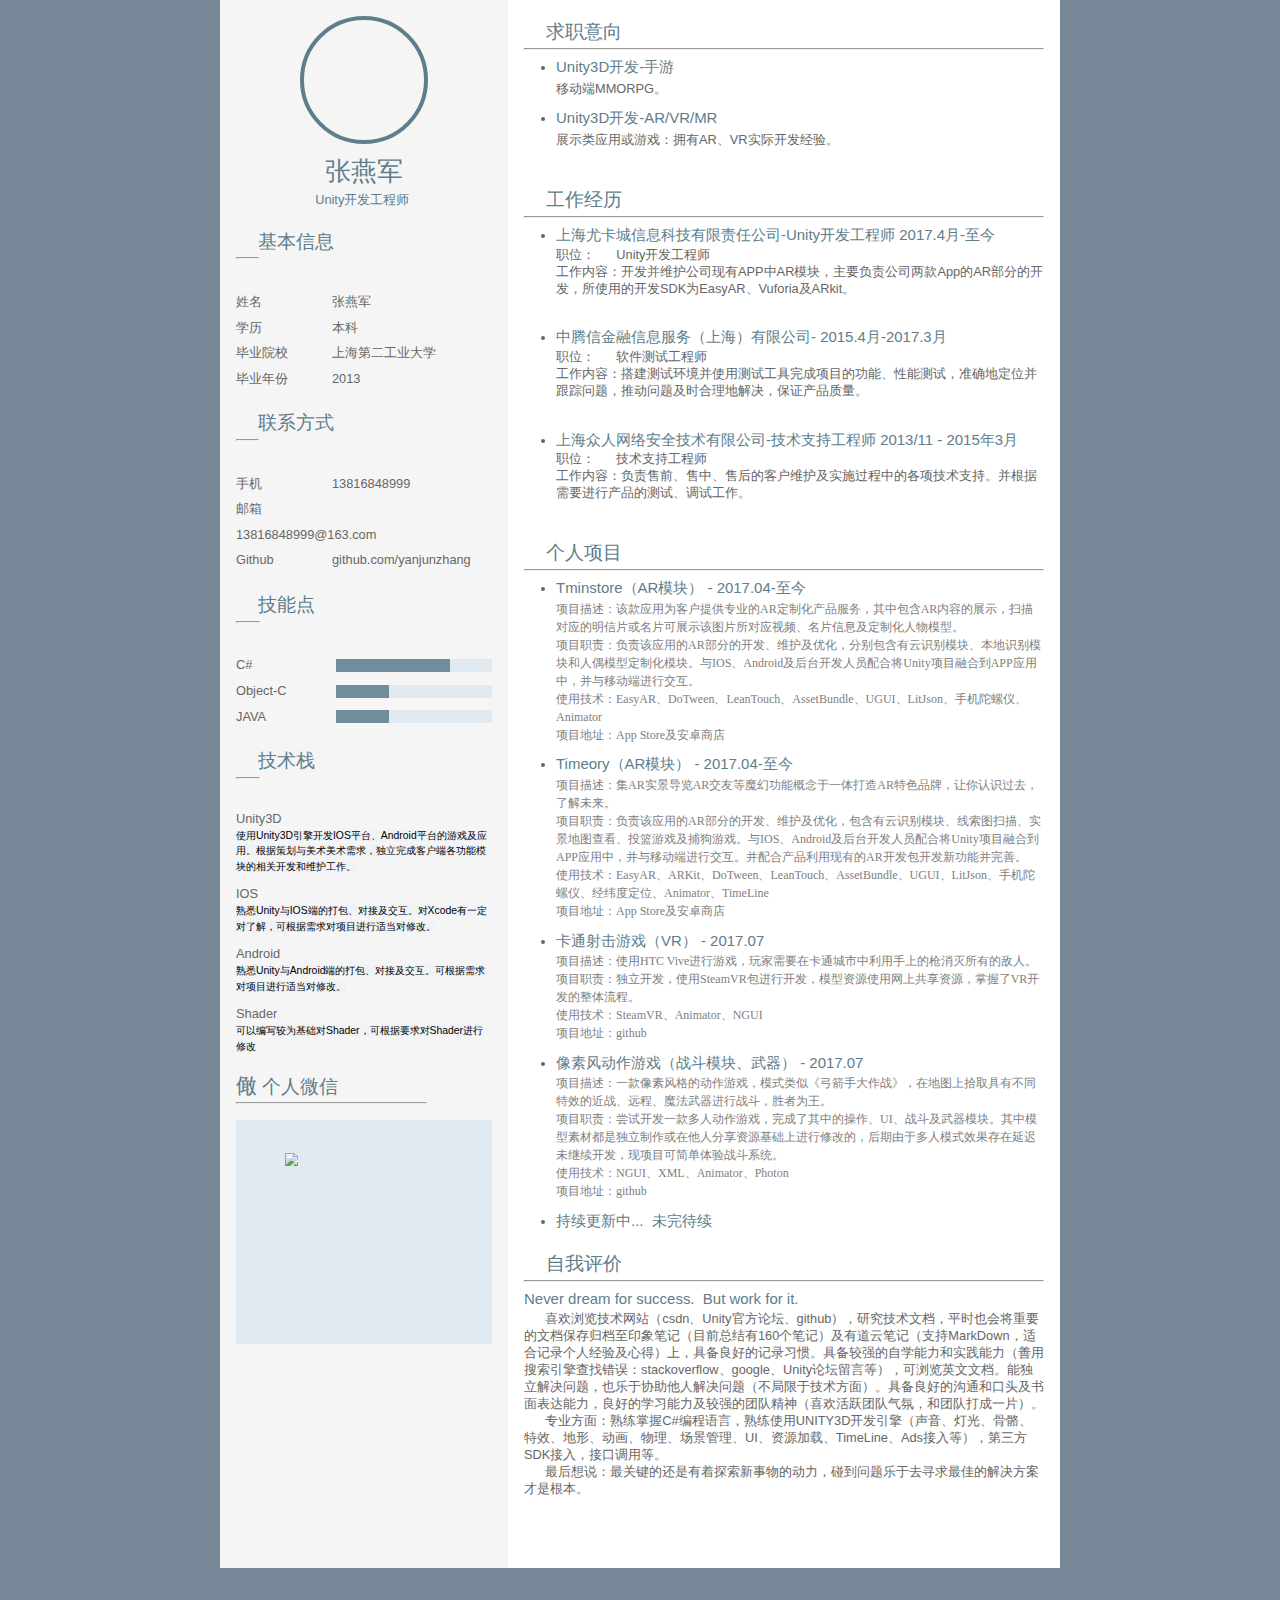
==== commit 9eb900fc: "更新部分语句不通顺" ====
--- a/index.html
+++ b/index.html
@@ -235,7 +235,7 @@
                 <ul class="experience-list">
                    <li>
                         <h3 contenteditable="true">Tminstore（AR模块） - 2017.04-至今</h3>
-                        <p contenteditable="true"><font style="background-color: rgb(255, 255, 255);"><span style="color: rgb(128, 128, 128); font-family: 微软雅黑; font-size: 15px;">项目描述：该款为客户提供专业的AR定制化产品服务，其中包含AR内容的展示，扫描对应的明信片或名片可展示该图片所对应视频、名片信息及定制化人物模型。</span></font></p>
+                        <p contenteditable="true"><font style="background-color: rgb(255, 255, 255);"><span style="color: rgb(128, 128, 128); font-family: 微软雅黑; font-size: 15px;">项目描述：该款应用为客户提供专业的AR定制化产品服务，其中包含AR内容的展示，扫描对应的明信片或名片可展示该图片所对应视频、名片信息及定制化人物模型。</span></font></p>
                         <div><p contenteditable="true"><font style="background-color: rgb(255, 255, 255);"><span style="color: rgb(128, 128, 128); font-family: 微软雅黑; font-size: 15px;">项目职责：负责该应用的AR部分的开发、维护及优化，分别包含有云识别模块、本地识别模块和人偶模型定制化模块。与IOS、Android及后台开发人员配合将Unity项目融合到APP应用中，并与移动端进行交互。</span></font></p></div>
                         <div><p contenteditable="true"><font style="background-color: rgb(255, 255, 255);"><span style="color: rgb(128, 128, 128); font-family: 微软雅黑; font-size: 15px;">使用技术：EasyAR、DoTween、LeanTouch、AssetBundle、UGUI、LitJson、手机陀螺仪、Animator</span></font></p></div>
 						<div><p contenteditable="true"><font style="background-color: rgb(255, 255, 255);"><span style="color: rgb(128, 128, 128); font-family: 微软雅黑; font-size: 15px;">项目地址：App Store及安卓商店</span></font></p></div>
@@ -273,45 +273,13 @@
 span.s1 {font-kerning: none}
 </style>
 
-
-
-     
-                	<!--
-                    	<li>
-                        <h3 contenteditable="true">大一第一学期: &nbsp;学院一等奖学金</h3>
-                        <p contenteditable="true"></p>
-                    <span class="item-remove" style="visibility: hidden;"><i class="iconfont icon-delete"></i></span><span class="item-remove" style="visibility: hidden;"><i class="iconfont icon-delete"></i></span><span class="item-remove" style="visibility: hidden;"><i class="iconfont icon-delete"></i></span><span class="item-remove" style="visibility: hidden;"><i class="iconfont icon-delete"></i></span><span class="item-remove" style="visibility: hidden;"><i class="iconfont icon-delete"></i></span><span class="item-remove" style="visibility: hidden;"><i class="iconfont icon-delete"></i></span></li>
-                    <li>
-                        <h3 contenteditable="true">大一第二学期: &nbsp;学院三等奖学金,微软创新杯入围奖</h3>
-                        <p contenteditable="true"></p>
-                    <span class="item-remove" style="visibility: hidden;"><i class="iconfont icon-delete"></i></span><span class="item-remove" style="visibility: hidden;"><i class="iconfont icon-delete"></i></span><span class="item-remove" style="visibility: hidden;"><i class="iconfont icon-delete"></i></span><span class="item-remove" style="visibility: hidden;"><i class="iconfont icon-delete"></i></span><span class="item-remove" style="visibility: hidden;"><i class="iconfont icon-delete"></i></span><span class="item-remove" style="visibility: hidden;"><i class="iconfont icon-delete"></i></span></li>
-                    <li>
-                        <h3 contenteditable="true">大二第一学期: &nbsp;学院二等奖学金</h3>
-                        <p contenteditable="true"></p>
-                    <span class="item-remove" style="visibility: hidden;"><i class="iconfont icon-delete"></i></span><span class="item-remove" style="visibility: hidden;"><i class="iconfont icon-delete"></i></span><span class="item-remove" style="visibility: hidden;"><i class="iconfont icon-delete"></i></span><span class="item-remove" style="visibility: hidden;"><i class="iconfont icon-delete"></i></span><span class="item-remove" style="visibility: hidden;"><i class="iconfont icon-delete"></i></span><span class="item-remove" style="visibility: hidden;"><i class="iconfont icon-delete"></i></span></li>
-            <li>
-                        <h3 contenteditable="true"><div>大二第二学期: &nbsp;学院三等奖学金,第六届全国大学生服务外包创新创业<span style="display: inline !important;">大赛 &nbsp; &nbsp; &nbsp; &nbsp; &nbsp; &nbsp; &nbsp; &nbsp; &nbsp; &nbsp; &nbsp;三等奖</span></div><div><span style="display: inline !important;"><br></span></div></h3>
-
-                    <span class="item-remove" style="visibility: hidden;"><i class="iconfont icon-delete"></i></span><span class="item-remove" style="visibility: hidden;"><i class="iconfont icon-delete"></i></span><span class="item-remove" style="visibility: hidden;"><i class="iconfont icon-delete"></i></span><span class="item-remove" style="visibility: hidden;"><i class="iconfont icon-delete"></i></span><span class="item-remove" style="visibility: hidden;"><i class="iconfont icon-delete"></i></span><span class="item-remove" style="visibility: hidden;"><i class="iconfont icon-delete"></i></span></li><li>
-                        <h3 contenteditable="true"><div>大三第一学期: &nbsp;学院三等奖学金,第二届全国移动互联创新创业大赛<span style="display: inline !important;">高校组 &nbsp; &nbsp; &nbsp; &nbsp; &nbsp; &nbsp; &nbsp; &nbsp; &nbsp; &nbsp; &nbsp;二等奖</span></div></h3>
-                        <p contenteditable="true"></p>
-                    <span class="item-remove" style="visibility: hidden;"><i class="iconfont icon-delete"></i></span><span class="item-remove" style="visibility: hidden;"><i class="iconfont icon-delete"></i></span><span class="item-remove" style="visibility: hidden;"><i class="iconfont icon-delete"></i></span><span class="item-remove" style="visibility: hidden;"><i class="iconfont icon-delete"></i></span><span class="item-remove" style="visibility: hidden;"><i class="iconfont icon-delete"></i></span><span class="item-remove" style="visibility: hidden;"><i class="iconfont icon-delete"></i></span></li><li>
-                        <h3 contenteditable="true"><div>大一第一学期 – 大二大一学期: &nbsp;学院IT工作室移动互联项目组<span style="display: inline !important;">iOS开发工 &nbsp; &nbsp; &nbsp; &nbsp; &nbsp; &nbsp; &nbsp; &nbsp; &nbsp; &nbsp; &nbsp;程师</span></div><div><br></div></h3>
-
-                    <span class="item-remove" style="visibility: hidden;"><i class="iconfont icon-delete"></i></span><span class="item-remove" style="visibility: hidden;"><i class="iconfont icon-delete"></i></span><span class="item-remove" style="visibility: hidden;"><i class="iconfont icon-delete"></i></span><span class="item-remove" style="visibility: hidden;"><i class="iconfont icon-delete"></i></span><span class="item-remove" style="visibility: hidden;"><i class="iconfont icon-delete"></i></span><span class="item-remove" style="visibility: hidden;"><i class="iconfont icon-delete"></i></span></li><li>
-                        <h3 contenteditable="true"><div>大二第二学期 – 至今: &nbsp; &nbsp; &nbsp; &nbsp; &nbsp; &nbsp; &nbsp;学院IT工作室移动互联项目组<span style="display: inline !important;">iOS项目经 &nbsp; &nbsp; &nbsp; &nbsp; &nbsp; &nbsp; &nbsp; &nbsp; &nbsp; &nbsp; &nbsp; 理兼iOS项目构架师</span></div><div><br></div></h3>
-
-                    <span class="item-remove" style="visibility: hidden;"><i class="iconfont icon-delete"></i></span><span class="item-remove" style="visibility: hidden;"><i class="iconfont icon-delete"></i></span><span class="item-remove" style="visibility: hidden;"><i class="iconfont icon-delete"></i></span><span class="item-remove" style="visibility: hidden;"><i class="iconfont icon-delete"></i></span><span class="item-remove" style="visibility: hidden;"><i class="iconfont icon-delete"></i></span><span class="item-remove" style="visibility: hidden;"><i class="iconfont icon-delete"></i></span></li><li>
-                        <h3 contenteditable="true">大二第二学期 – 大三第一学期: &nbsp;学院先进个人</h3>
-
-                    -->
                     
                     <span class="item-remove" style="visibility: hidden;"><i class="iconfont icon-delete"></i></span><span class="item-remove" style="visibility: hidden;"><i class="iconfont icon-delete"></i></span><span class="item-remove" style="visibility: hidden;"><i class="iconfont icon-delete"></i></span><span class="item-remove" style="visibility: hidden;"><i class="iconfont icon-delete"></i></span><span class="item-remove" style="visibility: hidden;"><i class="iconfont icon-delete"></i></span><span class="item-remove" style="visibility: hidden;"><i class="iconfont icon-delete"></i></span></li></ul></div>
             <div class="aboutme info-unit right-paragraph">
                 <h2 class="info-header"><i class="iconfont icon-flower"></i> <span class="info-title" contenteditable="true">自我评价</span><span class="unit-remove" style="visibility: hidden;"><i class="iconfont icon-delete"></i></span><span class="unit-remove" style="visibility: hidden;"><i class="iconfont icon-delete"></i></span><span class="unit-remove" style="visibility: hidden;"><i class="iconfont icon-delete"></i></span><span class="unit-remove" style="visibility: hidden;"><i class="iconfont icon-delete"></i></span><span class="unit-remove" style="visibility: hidden;"><i class="iconfont icon-delete"></i></span><span class="unit-remove" style="visibility: hidden;"><i class="iconfont icon-delete"></i></span></h2>
                 <hr>
                 <div><h3 contenteditable="true">Never dream for success. &nbsp;But work for it.</h3></div>
-                <div>&nbsp; &nbsp; &nbsp; 喜欢浏览技术网站（csdn、Unity官方论坛、github），研究技术文档，平时也会将重要的文档保存归档至印象笔记（目前总结有160个笔记）及有道云笔记（支持MarkDown，适合记录个人经验及心得）上，具备良好的记录习惯。具备较强的自学能力和实践能力（善用搜索引擎查找错误：stackoverflow、google、Unity论坛留言等）。可浏览英文文档，有良好的自学能力，能独立解决问题，也乐于协助他人解决问题（不局限于技术方面）。具备良好的沟通和口头及书面表达能力，良好的学习能力及较强的团队精神（喜欢活跃团队气氛，和团队打成一片）。
+                <div>&nbsp; &nbsp; &nbsp; 喜欢浏览技术网站（csdn、Unity官方论坛、github），研究技术文档，平时也会将重要的文档保存归档至印象笔记（目前总结有160个笔记）及有道云笔记（支持MarkDown，适合记录个人经验及心得）上，具备良好的记录习惯。具备较强的自学能力和实践能力（善用搜索引擎查找错误：stackoverflow、google、Unity论坛留言等），可浏览英文文档。能独立解决问题，也乐于协助他人解决问题（不局限于技术方面）。具备良好的沟通和口头及书面表达能力，良好的学习能力及较强的团队精神（喜欢活跃团队气氛，和团队打成一片）。
                 	<br>&nbsp; &nbsp; &nbsp; 专业方面：熟练掌握C#编程语言，熟练使用UNITY3D开发引擎（声音、灯光、骨骼、特效、地形、动画、物理、场景管理、UI、资源加载、TimeLine、Ads接入等），第三方SDK接入，接口调用等。
 				<br>&nbsp; &nbsp; &nbsp; 最后想说：最关键的还是有着探索新事物的动力，碰到问题乐于去寻求最佳的解决方案才是根本。
                 </div><p contenteditable="true"></p><p contenteditable="true"></p>
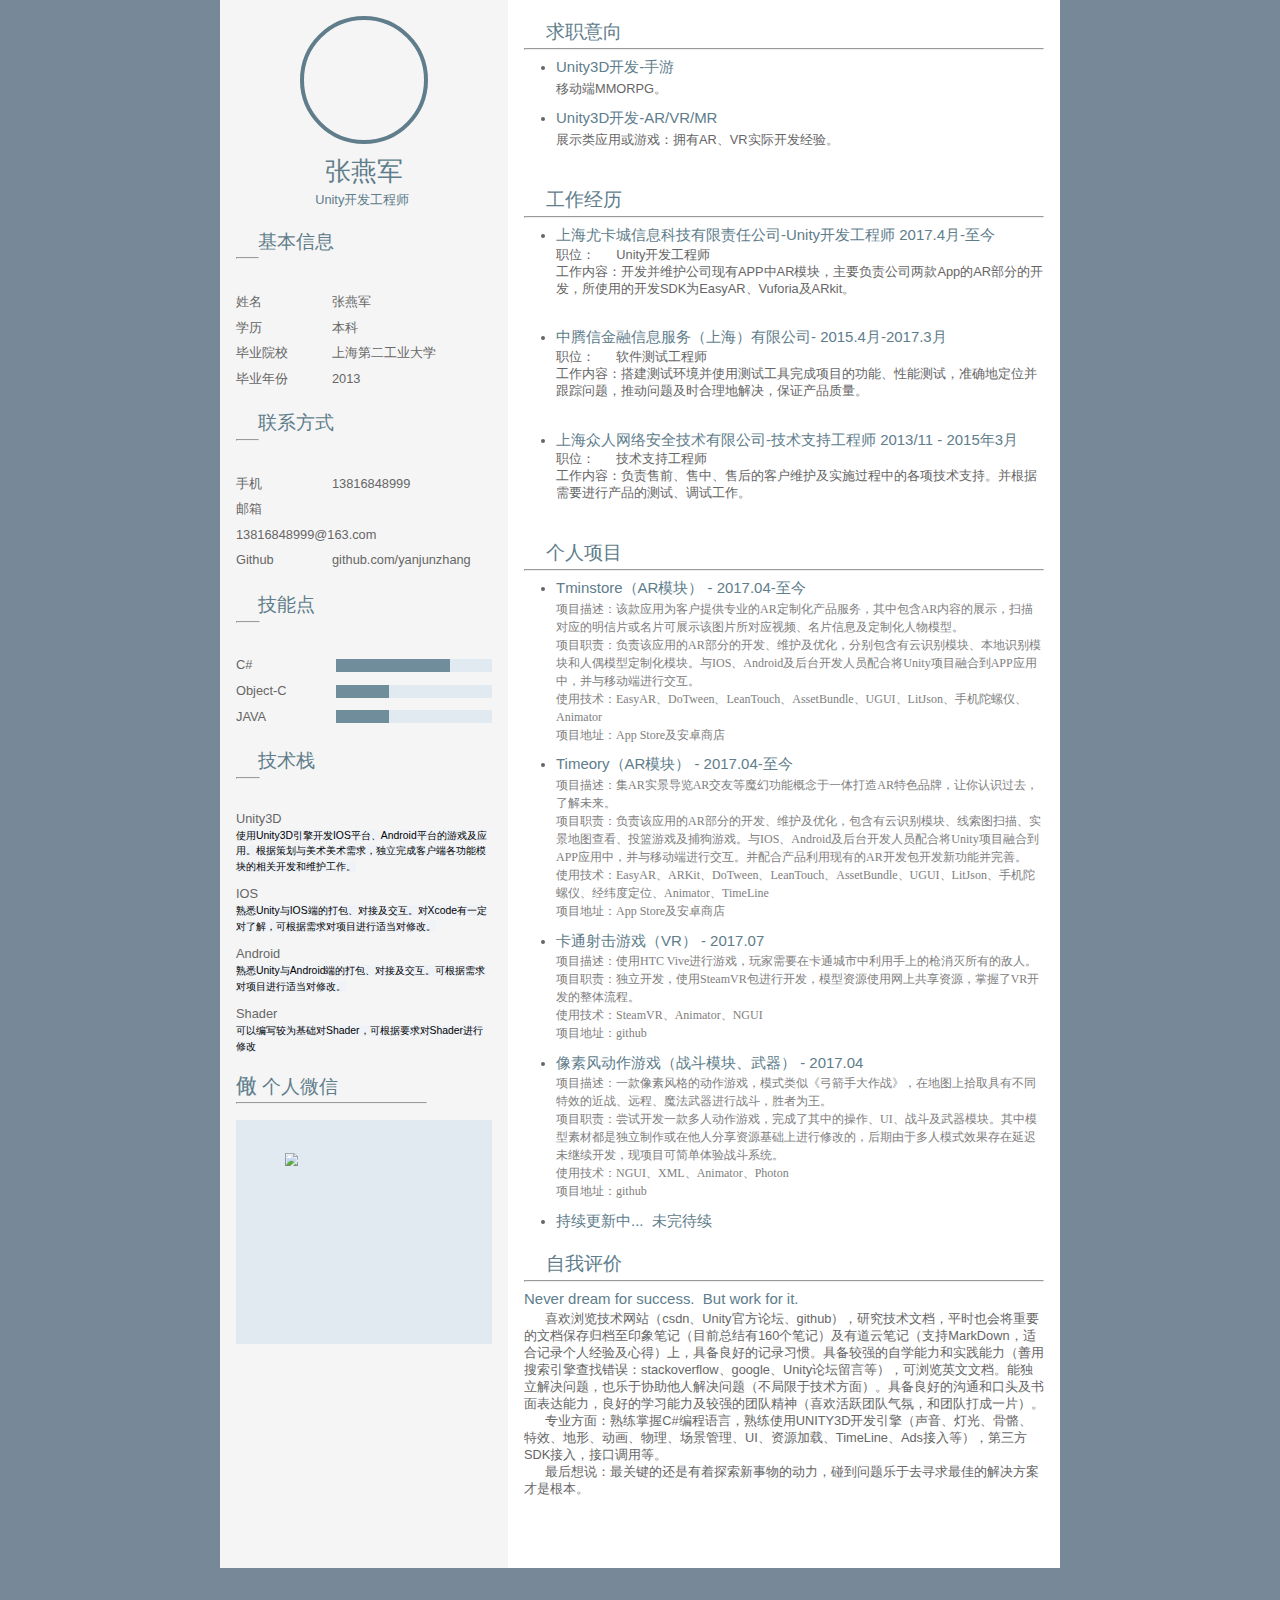
==== commit a45a69c2: "更新" ====
--- a/index.html
+++ b/index.html
@@ -256,7 +256,7 @@
 						<div><p contenteditable="true"><font style="background-color: rgb(255, 255, 255);"><span style="color: rgb(128, 128, 128); font-family: 微软雅黑; font-size: 15px;">项目地址：github</span></font></p></div>
 						
 					<li>
-                        <h3 contenteditable="true">像素风动作游戏（战斗模块、武器） - 2017.07</h3>
+                        <h3 contenteditable="true">像素风动作游戏（战斗模块、武器） - 2017.04</h3>
                         <p contenteditable="true"><font style="background-color: rgb(255, 255, 255);"><span style="color: rgb(128, 128, 128); font-family: 微软雅黑; font-size: 15px;">项目描述：一款像素风格的动作游戏，模式类似《弓箭手大作战》，在地图上拾取具有不同特效的近战、远程、魔法武器进行战斗，胜者为王。</span></font></p>
                         <div><p contenteditable="true"><font style="background-color: rgb(255, 255, 255);"><span style="color: rgb(128, 128, 128); font-family: 微软雅黑; font-size: 15px;">项目职责：尝试开发一款多人动作游戏，完成了其中的操作、UI、战斗及武器模块。其中模型素材都是独立制作或在他人分享资源基础上进行修改的，后期由于多人模式效果存在延迟未继续开发，现项目可简单体验战斗系统。</span></font></p></div>
                         <div><p contenteditable="true"><font style="background-color: rgb(255, 255, 255);"><span style="color: rgb(128, 128, 128); font-family: 微软雅黑; font-size: 15px;">使用技术：NGUI、XML、Animator、Photon</span></font></p></div>
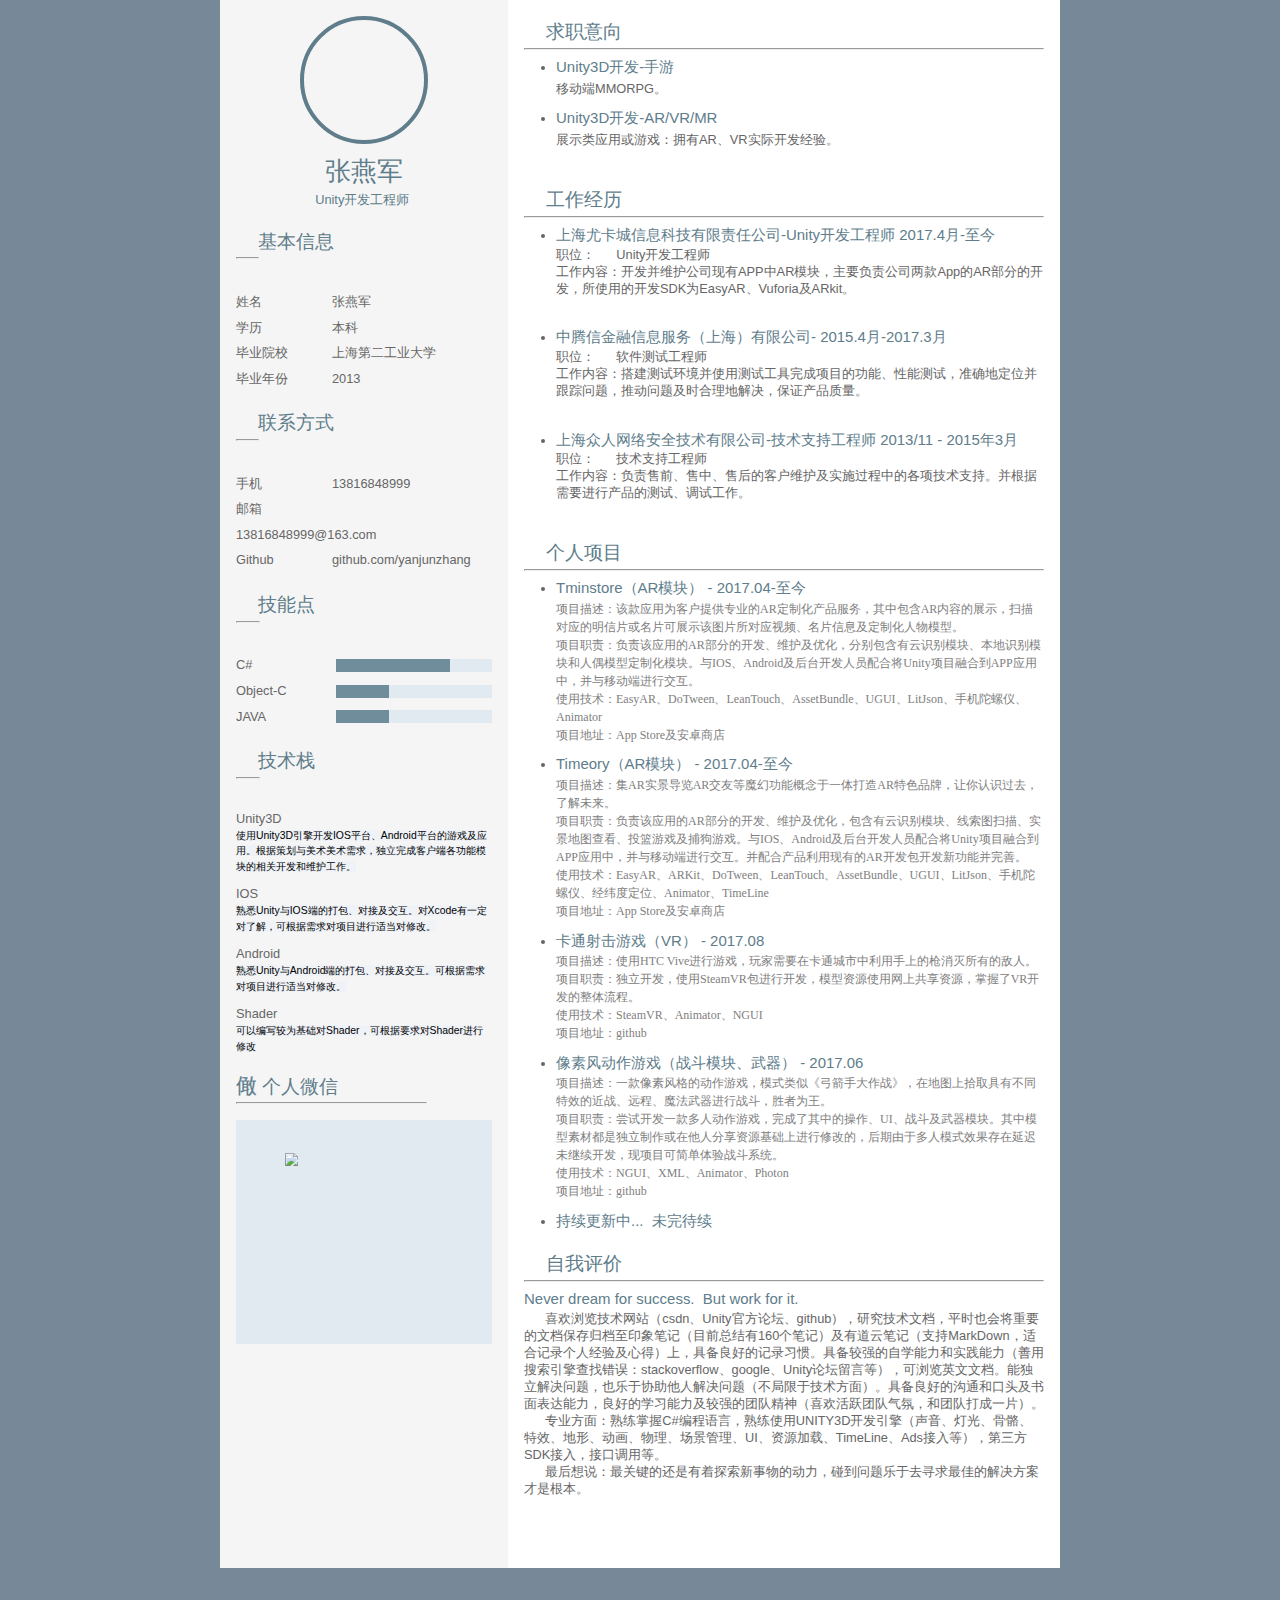
==== commit ad93a0b0: "更新" ====
--- a/index.html
+++ b/index.html
@@ -249,19 +249,21 @@
 						
 					
 					<li>
-                        <h3 contenteditable="true">卡通射击游戏（VR） - 2017.07</h3>
+                        <h3 contenteditable="true">卡通射击游戏（VR） - 2017.08</h3>
                         <p contenteditable="true"><font style="background-color: rgb(255, 255, 255);"><span style="color: rgb(128, 128, 128); font-family: 微软雅黑; font-size: 15px;">项目描述：使用HTC Vive进行游戏，玩家需要在卡通城市中利用手上的枪消灭所有的敌人。</span></font></p>
                         <div><p contenteditable="true"><font style="background-color: rgb(255, 255, 255);"><span style="color: rgb(128, 128, 128); font-family: 微软雅黑; font-size: 15px;">项目职责：独立开发，使用SteamVR包进行开发，模型资源使用网上共享资源，掌握了VR开发的整体流程。</span></font></p></div>
                         <div><p contenteditable="true"><font style="background-color: rgb(255, 255, 255);"><span style="color: rgb(128, 128, 128); font-family: 微软雅黑; font-size: 15px;">使用技术：SteamVR、Animator、NGUI</span></font></p></div>
 						<div><p contenteditable="true"><font style="background-color: rgb(255, 255, 255);"><span style="color: rgb(128, 128, 128); font-family: 微软雅黑; font-size: 15px;">项目地址：github</span></font></p></div>
 						
 					<li>
-                        <h3 contenteditable="true">像素风动作游戏（战斗模块、武器） - 2017.04</h3>
+                        <h3 contenteditable="true">像素风动作游戏（战斗模块、武器） - 2017.06</h3>
                         <p contenteditable="true"><font style="background-color: rgb(255, 255, 255);"><span style="color: rgb(128, 128, 128); font-family: 微软雅黑; font-size: 15px;">项目描述：一款像素风格的动作游戏，模式类似《弓箭手大作战》，在地图上拾取具有不同特效的近战、远程、魔法武器进行战斗，胜者为王。</span></font></p>
                         <div><p contenteditable="true"><font style="background-color: rgb(255, 255, 255);"><span style="color: rgb(128, 128, 128); font-family: 微软雅黑; font-size: 15px;">项目职责：尝试开发一款多人动作游戏，完成了其中的操作、UI、战斗及武器模块。其中模型素材都是独立制作或在他人分享资源基础上进行修改的，后期由于多人模式效果存在延迟未继续开发，现项目可简单体验战斗系统。</span></font></p></div>
                         <div><p contenteditable="true"><font style="background-color: rgb(255, 255, 255);"><span style="color: rgb(128, 128, 128); font-family: 微软雅黑; font-size: 15px;">使用技术：NGUI、XML、Animator、Photon</span></font></p></div>
 						<div><p contenteditable="true"><font style="background-color: rgb(255, 255, 255);"><span style="color: rgb(128, 128, 128); font-family: 微软雅黑; font-size: 15px;">项目地址：github</span></font></p></div>
 						
+						
+					
 					<li>
                         <h3 contenteditable="false">持续更新中...&nbsp;&nbsp;未完待续</h3>
                         
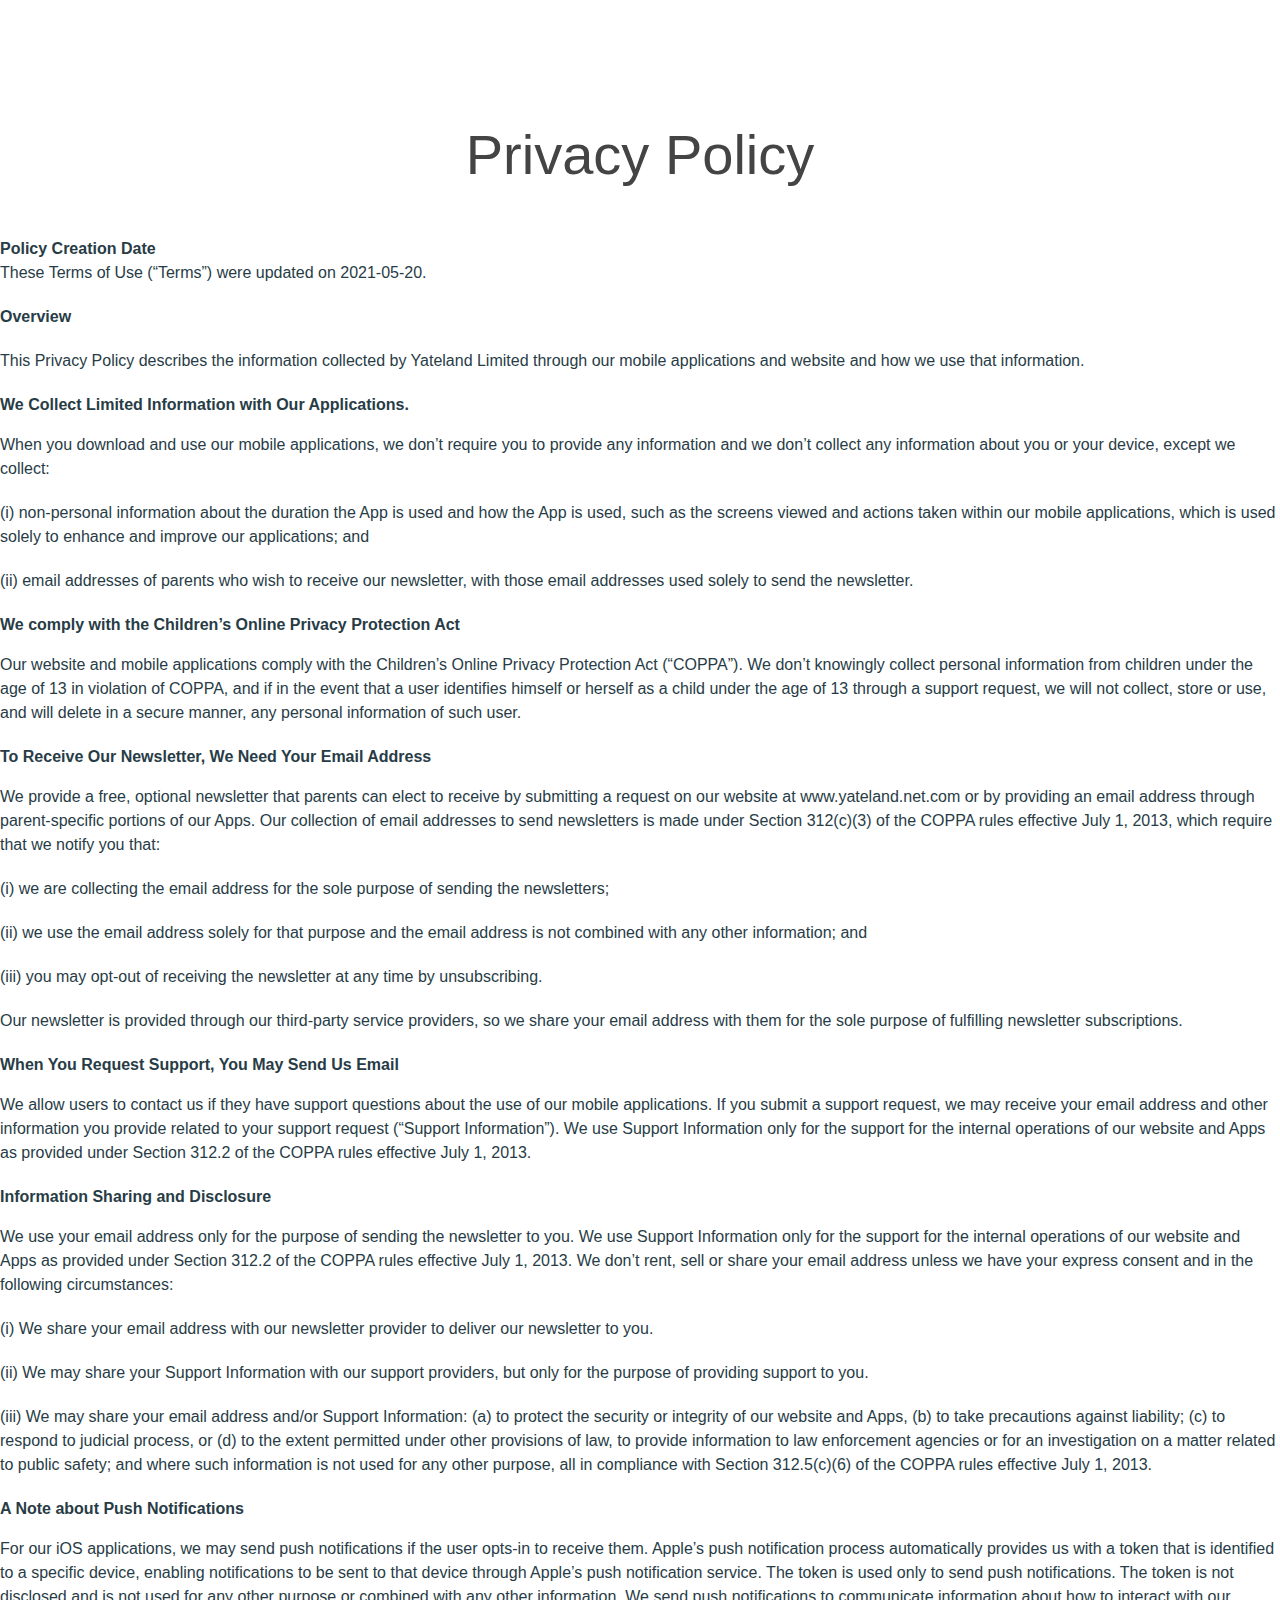
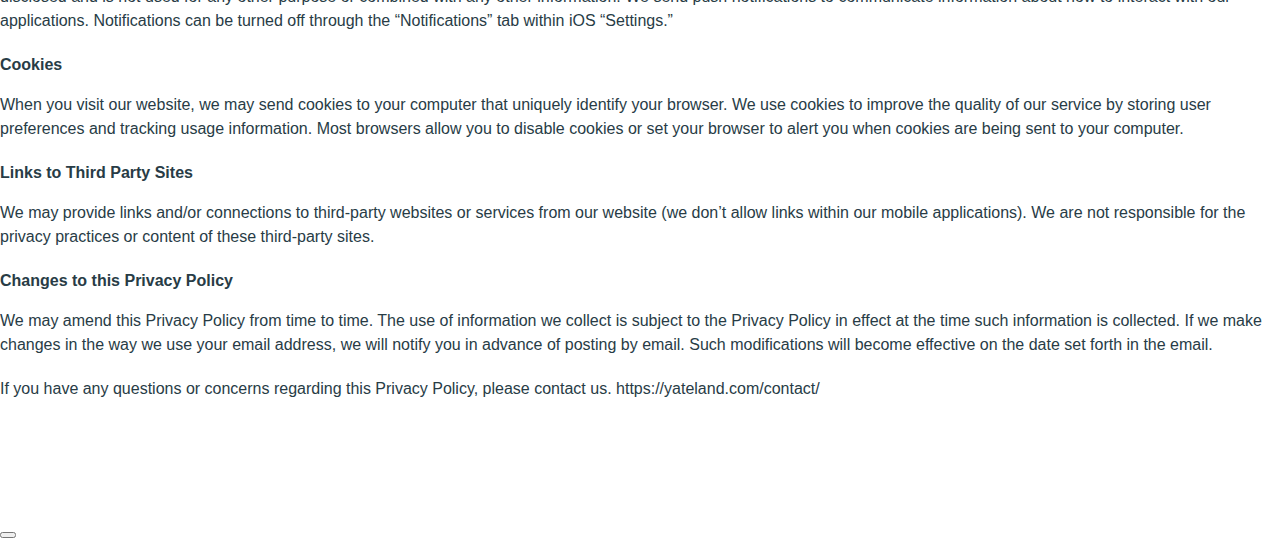
==== commit 27c9a624: "Add files via upload" ====
--- a/index.html
+++ b/index.html
@@ -1,305 +1,184 @@
-<html lang="en" class=""><head>
-    <meta charset="UTF-8">
-    <title>张燕军的简历</title>
-    <link rel="stylesheet" href="static/css/style.css">
-    <link rel="stylesheet" href="https://cdnjs.cloudflare.com/ajax/libs/remodal/1.1.0/remodal.css">
-    <link rel="stylesheet" href="https://cdnjs.cloudflare.com/ajax/libs/remodal/1.1.0/remodal-default-theme.min.css">
-    <script src="https://cdnjs.cloudflare.com/ajax/libs/jquery/1.12.4/jquery.min.js"></script>
-    <script src="https://cdnjs.cloudflare.com/ajax/libs/remodal/1.1.0/remodal.min.js"></script>
-    <script src="static/js/script.js"></script>
-</head>
+<!doctype html>
+<html lang="zh-CN">
 
-<body style="padding-right: 0px;">
-    <div class="container" id="cv">
-        <div class="side">
-            <div class="me">
-                <div class="portrait" style=" background-image: url(static/image/zyj.png); align-content: center;">
+  <head>
+    <meta charset="utf-8">
+    <title>我的网页 - HTMLPAGE.CN</title>
+    <link rel="shortcut icon" href="https://htmlpage.cn/favicon.png">
+    <style>
+      @font-face {
+        font-family: Unicons;
+        src: url(fonts/Unicons.woff2) format("woff2"), url(fonts/Unicons.woff) format("woff");
+        font-weight: 400;
+        font-style: normal;
+        font-display: block
+      }
+
+      @font-face {
+        font-family: Custom;
+        src: url(fonts/Custom.woff2) format("woff2"), url(fonts/Custom.woff) format("woff");
+      }
+
+      .img-mask.mask-1 img {
+        -webkit-mask-image: url(img/blob.svg) !important;
+        mask-image: url(img/blob.svg) !important;
+      }
+
+      .img-mask.mask-2 img {
+        -webkit-mask-image: url(img/hex.svg) !important;
+        mask-image: url(img/hex.svg) !important;
+      }
+
+      .img-mask.mask-3 img {
+        -webkit-mask-image: url(img/blob2.svg) !important;
+        mask-image: url(img/blob2.svg) !important;
+      }
+    </style>
+    <link rel="stylesheet" href="./css/user-style.css">
+  </head>
+
+  <body>
+
+    <body>
+      <div>
+        <!-- Styles -->
+        <link href="https://template-1253409072.cos.ap-guangzhou.myqcloud.com/html-template/assets/css/page.min.css" rel="stylesheet" />
+        <link href="https://template-1253409072.cos.ap-guangzhou.myqcloud.com/html-template/assets/css/style.css" rel="stylesheet" /><!-- Favicons -->
+        <link rel="apple-touch-icon" href="https://template-1253409072.cos.ap-guangzhou.myqcloud.com/html-template/assets/img/apple-touch-icon.png" />
+        <link rel="icon" href="https://template-1253409072.cos.ap-guangzhou.myqcloud.com/html-template/assets/img/favicon.png" /><!-- Navbar -->
+        <!-- /.navbar -->
+        <!-- Header -->
+        <!-- /.header -->
+        <!-- Main Content -->
+        <link rel="stylesheet" href="https://template-1253409072.cos.ap-guangzhou.myqcloud.com/bootstrap/css/bootstrap.min.css" />
+        <section data-block-type="contents" data-id="4" draggable="true" class="fdb-block">
+          <div id="idrlbs" class="c9845">
+            <h2 id="i7vq7f" class="elementor-heading-title elementor-size-default c9940">Privacy Policy​</h2>
+          </div>
+          <div class="container">
+            <div class="row">
+              <div class="col text-left">
+                <p></p>
+                <div id="i778yk" class="c7817">
+                  <p id="iclfej"><strong>Policy Creation Date<br/></strong>These Terms of Use (“Terms”) were updated on 2021-05-20. </p>
+                  <p id="it8oxf"><strong>Overview</strong></p>
                 </div>
-
-                <h1 id="username" contenteditable="true">张燕军</h1>
-                <h4 id="persona-tag" contenteditable="true">Unity开发工程师&nbsp;</h4>
+                <div id="ijy65i" class="c7898">
+                  <p id="iy59sb">This Privacy Policy describes the information collected by Yateland Limited through our mobile applications and website and how we use that information.</p>
+                </div>
+                <div id="ig5121" class="c7925"><strong>We Collect Limited Information with Our Applications.<br/></strong></div>
+                <div id="ilylzi" class="c7961">
+                  <p id="i6iu39">When you download and use our mobile applications, we don’t require you to provide any information and we don’t collect any information about you or your device, except we collect:</p>
+                </div>
+                <div id="i8m15t" class="c7988">
+                  <p id="igibqh">(i) non-personal information about the duration the App is used and how the App is used, such as the screens viewed and actions taken within our mobile applications, which is used solely to enhance and improve our applications; and</p>
+                </div>
+                <div id="i41w8l" class="c8015">
+                  <p id="i15ad4">(ii) email addresses of parents who wish to receive our newsletter, with those email addresses used solely to send the newsletter.</p>
+                </div>
+                <div id="ijz5kr" class="c8042"><strong>We comply with the Children’s Online Privacy Protection Act<br/></strong></div>
+                <div id="iu3c0l" class="c8078">
+                  <p id="iij01x">Our website and mobile applications comply with the Children’s Online Privacy Protection Act (“COPPA”). We don’t knowingly collect personal information from children under the age of 13 in violation of COPPA, and if in the event that a user identifies himself or herself as a child under the age of 13 through a support request, we will not collect, store or use, and will delete in a secure manner, any personal information of such user.</p>
+                </div>
+                <div id="ivgfnl" class="c8105"><strong>To Receive Our Newsletter, We Need Your Email Address<br/></strong></div>
+                <div id="itt199" class="c8141">
+                  <p id="i67zsl">We provide a free, optional newsletter that parents can elect to receive by submitting a request on our website at www.yateland.net.com or by providing an email address through parent-specific portions of our Apps. Our collection of email addresses to send newsletters is made under Section 312(c)(3) of the COPPA rules effective July 1, 2013, which require that we notify you that:</p>
+                </div>
+                <div id="iw1vfa" class="c8168">
+                  <p id="iuqaxu">(i) we are collecting the email address for the sole purpose of sending the newsletters;</p>
+                </div>
+                <div id="iy33j9" class="c8195">
+                  <p id="istq0l">(ii) we use the email address solely for that purpose and the email address is not combined with any other information; and</p>
+                </div>
+                <div id="iaahmg" class="c8222">
+                  <p id="i1adr8">(iii) you may opt-out of receiving the newsletter at any time by unsubscribing.</p>
+                </div>
+                <div id="i8rrvc" class="c8249">
+                  <p id="ig3cii">Our newsletter is provided through our third-party service providers, so we share your email address with them for the sole purpose of fulfilling newsletter subscriptions.</p>
+                </div>
+                <div id="i7w8gm" class="c8276"><strong>When You Request Support, You May Send Us Email<br/></strong></div>
+                <div id="i99kt4" class="c8312">
+                  <p id="iis0ww">We allow users to contact us if they have support questions about the use of our mobile applications. If you submit a support request, we may receive your email address and other information you provide related to your support request (“Support Information”). We use Support Information only for the support for the internal operations of our website and Apps as provided under Section 312.2 of the COPPA rules effective July 1, 2013.</p>
+                </div>
+                <div id="iim3nx" class="c8339"><strong>Information Sharing and Disclosure<br/></strong></div>
+                <div id="ivnx9z" class="c8375">
+                  <p id="ifpo5r">We use your email address only for the purpose of sending the newsletter to you. We use Support Information only for the support for the internal operations of our website and Apps as provided under Section 312.2 of the COPPA rules effective July 1, 2013. We don’t rent, sell or share your email address unless we have your express consent and in the following circumstances:</p>
+                </div>
+                <div id="iqp4ek" class="c8402">
+                  <p id="ihs0gp">(i) We share your email address with our newsletter provider to deliver our newsletter to you.</p>
+                </div>
+                <div id="ioyxrz" class="c8429">
+                  <p id="ipe9jf">(ii) We may share your Support Information with our support providers, but only for the purpose of providing support to you.</p>
+                </div>
+                <div id="isg63r" class="c8456">
+                  <p id="ixrrmc">(iii) We may share your email address and/or Support Information: (a) to protect the security or integrity of our website and Apps, (b) to take precautions against liability; (c) to respond to judicial process, or (d) to the extent permitted under other provisions of law, to provide information to law enforcement agencies or for an investigation on a matter related to public safety; and where such information is not used for any other purpose, all in compliance with Section 312.5(c)(6) of the COPPA rules effective July 1, 2013.</p>
+                </div>
+                <div id="i7ibv8" class="c8483"><strong>A Note about Push Notifications<br/></strong></div>
+                <div id="id8n7m" class="c8519">
+                  <p id="i45cky">For our iOS applications, we may send push notifications if the user opts-in to receive them. Apple’s push notification process automatically provides us with a token that is identified to a specific device, enabling notifications to be sent to that device through Apple’s push notification service. The token is used only to send push notifications. The token is not disclosed and is not used for any other purpose or combined with any other information. We send push notifications to communicate information about how to interact with our applications. Notifications can be turned off through the “Notifications” tab within iOS “Settings.”</p>
+                </div>
+                <div id="i68yuk" class="c8546"><strong>Cookies<br/></strong></div>
+                <div id="i9ax8g" class="c8582">
+                  <p id="iagspf">When you visit our website, we may send cookies to your computer that uniquely identify your browser. We use cookies to improve the quality of our service by storing user preferences and tracking usage information. Most browsers allow you to disable cookies or set your browser to alert you when cookies are being sent to your computer.</p>
+                </div>
+                <div id="i68x4w" class="c8609"><strong>Links to Third Party Sites<br/></strong></div>
+                <div id="imvfzg" class="c8645">
+                  <p id="i6z1j9">We may provide links and/or connections to third-party websites or services from our website (we don’t allow links within our mobile applications). We are not responsible for the privacy practices or content of these third-party sites.</p>
+                </div>
+                <div id="iqjlz5" class="c8672"><strong>Changes to this Privacy Policy<br/></strong></div>
+                <div id="ic7lsi" class="c8708">
+                  <p id="inqojy">We may amend this Privacy Policy from time to time. The use of information we collect is subject to the Privacy Policy in effect at the time such information is collected. If we make changes in the way we use your email address, we will notify you in advance of posting by email. Such modifications will become effective on the date set forth in the email.</p>
+                </div>
+                <div id="ie68a7" class="c8735">
+                  <p id="iyc508">If you have any questions or concerns regarding this Privacy Policy, please contact us. <span id="ivd1f4">https://yateland.com/contact/</span></p>
+                </div>
+                <p></p>
+              </div>
             </div>
-            <div class="profile info-unit">
-                <h2 class="info-header"><i class="iconfont icon-person"></i> <span class="info-title" contenteditable="true">基本信息</span><span class="item-add" style="visibility: hidden;"><i class="iconfont icon-playlistadd"></i></span><span class="unit-remove" style="visibility: hidden;"><i class="iconfont icon-delete"></i></span><span class="item-add" style="visibility: hidden;"><i class="iconfont icon-playlistadd"></i></span><span class="unit-remove" style="visibility: hidden;"><i class="iconfont icon-delete"></i></span><span class="item-add" style="visibility: hidden;"><i class="iconfont icon-playlistadd"></i></span><span class="unit-remove" style="visibility: hidden;"><i class="iconfont icon-delete"></i></span><span class="item-add" style="visibility: hidden;"><i class="iconfont icon-playlistadd"></i></span><span class="unit-remove" style="visibility: hidden;"><i class="iconfont icon-delete"></i></span><span class="item-add" style="visibility: hidden;"><i class="iconfont icon-playlistadd"></i></span><span class="unit-remove" style="visibility: hidden;"><i class="iconfont icon-delete"></i></span><span class="item-add" style="visibility: hidden;"><i class="iconfont icon-playlistadd"></i></span><span class="unit-remove" style="visibility: hidden;"><i class="iconfont icon-delete"></i></span></h2>
-                <hr>
-                <ul class="info-list">
-                    <li>
-                        <label class="left-label" contenteditable="true">姓名</label>张燕军</label><span class="label-value" contenteditable="true"></span><span class="item-remove" style="visibility: hidden;"><i class="iconfont icon-delete"></i></span><span class="item-remove" style="visibility: hidden;"><i class="iconfont icon-delete"></i></span><span class="item-remove" style="visibility: hidden;"><i class="iconfont icon-delete"></i></span><span class="item-remove" style="visibility: hidden;"><i class="iconfont icon-delete"></i></span><span class="item-remove" style="visibility: hidden;"><i class="iconfont icon-delete"></i></span><span class="item-remove" style="visibility: hidden;"><i class="iconfont icon-delete"></i></span></li>
-                    <li>
-                        <label class="left-label" contenteditable="true">学历</label>本科<span class="label-value" contenteditable="true"></span><span class="item-remove" style="visibility: hidden;"><i class="iconfont icon-delete"></i></span><span class="item-remove" style="visibility: hidden;"><i class="iconfont icon-delete"></i></span><span class="item-remove" style="visibility: hidden;"><i class="iconfont icon-delete"></i></span><span class="item-remove" style="visibility: hidden;"><i class="iconfont icon-delete"></i></span><span class="item-remove" style="visibility: hidden;"><i class="iconfont icon-delete"></i></span><span class="item-remove" style="visibility: hidden;"><i class="iconfont icon-delete"></i></span></li>
-                    <li>
-                        <label class="left-label" contenteditable="true">毕业院校</label>上海第二工业大学<span class="label-value" contenteditable="true"></span><span class="item-remove" style="visibility: hidden;"><i class="iconfont icon-delete"></i></span><span class="item-remove" style="visibility: hidden;"><i class="iconfont icon-delete"></i></span><span class="item-remove" style="visibility: hidden;"><i class="iconfont icon-delete"></i></span><span class="item-remove" style="visibility: hidden;"><i class="iconfont icon-delete"></i></span><span class="item-remove" style="visibility: hidden;"><i class="iconfont icon-delete"></i></span><span class="item-remove" style="visibility: hidden;"><i class="iconfont icon-delete"></i></span></li>
-                    <li>
-                        <label class="left-label" contenteditable="true">毕业年份</label>2013<span class="label-value" contenteditable="true"></span><span class="item-remove" style="visibility: hidden;"><i class="iconfont icon-delete"></i></span><span class="item-remove" style="visibility: hidden;"><i class="iconfont icon-delete"></i></span><span class="item-remove" style="visibility: hidden;"><i class="iconfont icon-delete"></i></span><span class="item-remove" style="visibility: hidden;"><i class="iconfont icon-delete"></i></span><span class="item-remove" style="visibility: hidden;"><i class="iconfont icon-delete"></i></span><span class="item-remove" style="visibility: hidden;"><i class="iconfont icon-delete"></i></span></li>
-                </ul>
-            </div>
-            <div class="contact info-unit">
-                <h2 class="info-header"><i class="iconfont icon-call"></i> <span class="info-title" contenteditable="true">联系方式</span><span class="item-add" style="visibility: hidden;"><i class="iconfont icon-playlistadd"></i></span><span class="unit-remove" style="visibility: hidden;"><i class="iconfont icon-delete"></i></span><span class="item-add" style="visibility: hidden;"><i class="iconfont icon-playlistadd"></i></span><span class="unit-remove" style="visibility: hidden;"><i class="iconfont icon-delete"></i></span><span class="item-add" style="visibility: hidden;"><i class="iconfont icon-playlistadd"></i></span><span class="unit-remove" style="visibility: hidden;"><i class="iconfont icon-delete"></i></span><span class="item-add" style="visibility: hidden;"><i class="iconfont icon-playlistadd"></i></span><span class="unit-remove" style="visibility: hidden;"><i class="iconfont icon-delete"></i></span><span class="item-add" style="visibility: hidden;"><i class="iconfont icon-playlistadd"></i></span><span class="unit-remove" style="visibility: hidden;"><i class="iconfont icon-delete"></i></span><span class="item-add" style="visibility: hidden;"><i class="iconfont icon-playlistadd"></i></span><span class="unit-remove" style="visibility: hidden;"><i class="iconfont icon-delete"></i></span></h2>
-                <hr>
-                <ul class="info-list">
-                    <li>
-                        <label class="left-label" contenteditable="true">手机</label><span class="label-value" contenteditable="true">13816848999</span><span class="item-remove" style="visibility: hidden;"><i class="iconfont icon-delete"></i></span><span class="item-remove" style="visibility: hidden;"><i class="iconfont icon-delete"></i></span><span class="item-remove" style="visibility: hidden;"><i class="iconfont icon-delete"></i></span><span class="item-remove" style="visibility: hidden;"><i class="iconfont icon-delete"></i></span><span class="item-remove" style="visibility: hidden;"><i class="iconfont icon-delete"></i></span><span class="item-remove" style="visibility: hidden;"><i class="iconfont icon-delete"></i></span></li>
-                    <li>
-                        <label class="left-label" contenteditable="true">邮箱</label><span class="label-value" contenteditable="true">13816848999@163.com &nbsp; &nbsp; &nbsp;</span><span class="item-remove" style="visibility: hidden;"><i class="iconfont icon-delete"></i></span><span class="item-remove" style="visibility: hidden;"><i class="iconfont icon-delete"></i></span><span class="item-remove" style="visibility: hidden;"><i class="iconfont icon-delete"></i></span><span class="item-remove" style="visibility: hidden;"><i class="iconfont icon-delete"></i></span><span class="item-remove" style="visibility: hidden;"><i class="iconfont icon-delete"></i></span><span class="item-remove" style="visibility: hidden;"><i class="iconfont icon-delete"></i></span></li>
-                    <li>
-                        <label class="left-label" contenteditable="true">Github</label><span class="label-value" contenteditable="true">github.com/yanjunzhang &nbsp; &nbsp;&nbsp;</span><span class="item-remove" style="visibility: hidden;"><i class="iconfont icon-delete"></i></span><span class="item-remove" style="visibility: hidden;"><i class="iconfont icon-delete"></i></span><span class="item-remove" style="visibility: hidden;"><i class="iconfont icon-delete"></i></span><span class="item-remove" style="visibility: hidden;"><i class="iconfont icon-delete"></i></span><span class="item-remove" style="visibility: hidden;"><i class="iconfont icon-delete"></i></span><span class="item-remove" style="visibility: hidden;"><i class="iconfont icon-delete"></i></span></li>
-                </div>
-            <div class="skill info-unit">
-                <h2 class="info-header"><i class="iconfont icon-star"></i> <span class="info-title" contenteditable="true">技能点</span><span class="item-add" style="visibility: hidden;"><i class="iconfont icon-playlistadd"></i></span><span class="unit-remove" style="visibility: hidden;"><i class="iconfont icon-delete"></i></span><span class="item-add"><i class="iconfont icon-playlistadd"></i></span><span class="unit-remove"><i class="iconfont icon-delete"></i></span><span class="item-add"><i class="iconfont icon-playlistadd"></i></span><span class="unit-remove"><i class="iconfont icon-delete"></i></span><span class="item-add"><i class="iconfont icon-playlistadd"></i></span><span class="unit-remove"><i class="iconfont icon-delete"></i></span><span class="item-add"><i class="iconfont icon-playlistadd"></i></span><span class="unit-remove"><i class="iconfont icon-delete"></i></span><span class="item-add"><i class="iconfont icon-playlistadd"></i></span><span class="unit-remove"><i class="iconfont icon-delete"></i></span></h2>
-                <hr>
-                <ul class="progress-list">
-                    <li>
-                        <label class="left-label" contenteditable="true">C#&nbsp;&nbsp;</label>
-                        <progress value="73.33333333333333" max="100"></progress>
-                    <span class="item-remove" style="visibility: hidden;"><i class="iconfont icon-delete"></i></span><span class="item-remove" style="visibility: hidden;"><i class="iconfont icon-delete"></i></span><span class="item-remove" style="visibility: hidden;"><i class="iconfont icon-delete"></i></span><span class="item-remove" style="visibility: hidden;"><i class="iconfont icon-delete"></i></span><span class="item-remove" style="visibility: hidden;"><i class="iconfont icon-delete"></i></span><span class="item-remove" style="visibility: hidden;"><i class="iconfont icon-delete"></i></span></li>
-                    <li>
-                        <label class="left-label" contenteditable="true">Object-C</label>
-                        <progress value="34.1025641025641" max="100"></progress>
-                    <span class="item-remove" style="visibility: hidden;"><i class="iconfont icon-delete"></i></span><span class="item-remove" style="visibility: hidden;"><i class="iconfont icon-delete"></i></span><span class="item-remove" style="visibility: hidden;"><i class="iconfont icon-delete"></i></span><span class="item-remove" style="visibility: hidden;"><i class="iconfont icon-delete"></i></span><span class="item-remove" style="visibility: hidden;"><i class="iconfont icon-delete"></i></span><span class="item-remove" style="visibility: hidden;"><i class="iconfont icon-delete"></i></span></li>
-                    <li>
-                        <label class="left-label" contenteditable="true">JAVA</label>
-                        <progress value="34.358974358974358" max="100"></progress>
-                    <span class="item-remove" style="visibility: hidden;"><i class="iconfont icon-delete"></i></span><span class="item-remove" style="visibility: hidden;"><i class="iconfont icon-delete"></i></span><span class="item-remove" style="visibility: hidden;"><i class="iconfont icon-delete"></i></span><span class="item-remove" style="visibility: hidden;"><i class="iconfont icon-delete"></i></span><span class="item-remove" style="visibility: hidden;"><i class="iconfont icon-delete"></i></span><span class="item-remove" style="visibility: hidden;"><i class="iconfont icon-delete"></i></span></li>
-                </ul>
-            </div>
-            <div class="stack info-unit">
-                <h2 class="info-header"><i class="iconfont icon-build"></i> <span class="info-title" contenteditable="true">技术栈</span><span class="item-add" style="visibility: hidden;"><i class="iconfont icon-playlistadd"></i></span><span class="unit-remove" style="visibility: hidden;"><i class="iconfont icon-delete"></i></span><span class="item-add" style="visibility: hidden;"><i class="iconfont icon-playlistadd"></i></span><span class="unit-remove" style="visibility: hidden;"><i class="iconfont icon-delete"></i></span><span class="item-add" style="visibility: hidden;"><i class="iconfont icon-playlistadd"></i></span><span class="unit-remove" style="visibility: hidden;"><i class="iconfont icon-delete"></i></span><span class="item-add" style="visibility: hidden;"><i class="iconfont icon-playlistadd"></i></span><span class="unit-remove" style="visibility: hidden;"><i class="iconfont icon-delete"></i></span><span class="item-add" style="visibility: hidden;"><i class="iconfont icon-playlistadd"></i></span><span class="unit-remove" style="visibility: hidden;"><i class="iconfont icon-delete"></i></span><span class="item-add" style="visibility: hidden;"><i class="iconfont icon-playlistadd"></i></span><span class="unit-remove" style="visibility: hidden;"><i class="iconfont icon-delete"></i></span></h2>
-                <hr>
-                <ul class="stack-list">
-
-
-                    <li>
-                        <label class="left-label" contenteditable="true">Unity3D</label><span class="label-value" contenteditable="true"><span style="color: rgb(0, 0, 0); font-family: Avenir, Helvetica, Arial, sans-serif; font-size: 13px; background-color: rgb(239, 242, 247); display: inline !important;">使用Unity3D引擎开发IOS平台、Android平台的游戏及应用。根据策划与美术美术需求，独立完成客户端各功能模块的相关开发和维护工作。</span></span><span class="item-remove" style="visibility: hidden;"><i class="iconfont icon-delete"></i></span><span class="item-remove" style="visibility: hidden;"><i class="iconfont icon-delete"></i></span><span class="item-remove" style="visibility: hidden;"><i class="iconfont icon-delete"></i></span><span class="item-remove" style="visibility: hidden;"><i class="iconfont icon-delete"></i></span><span class="item-remove" style="visibility: hidden;"><i class="iconfont icon-delete"></i></span><span class="item-remove" style="visibility: hidden;"><i class="iconfont icon-delete"></i></span></li> <li>
-                        <label class="left-label" contenteditable="true">IOS</label><span class="label-value" contenteditable="true"><span style="color: rgb(0, 0, 0); font-family: Avenir, Helvetica, Arial, sans-serif; font-size: 13px; background-color: rgb(239, 242, 247); display: inline !important;">熟悉Unity与IOS端的打包、对接及交互。对Xcode有一定对了解，可根据需求对项目进行适当对修改。</span></span><span class="item-remove" style="visibility: hidden;"><i class="iconfont icon-delete"></i></span><span class="item-remove" style="visibility: hidden;"><i class="iconfont icon-delete"></i></span><span class="item-remove" style="visibility: hidden;"><i class="iconfont icon-delete"></i></span><span class="item-remove" style="visibility: hidden;"><i class="iconfont icon-delete"></i></span><span class="item-remove" style="visibility: hidden;"><i class="iconfont icon-delete"></i></span><span class="item-remove" style="visibility: hidden;"><i class="iconfont icon-delete"></i></span></li><li>
-                        <label class="left-label" contenteditable="true">Android</label><span class="label-value" contenteditable="true"><span style="color: rgb(0, 0, 0); font-family: Avenir, Helvetica, Arial, sans-serif; font-size: 13px; background-color: rgb(239, 242, 247); display: inline !important;">熟悉Unity与Android端的打包、对接及交互。可根据需求对项目进行适当对修改。</span></span><span class="item-remove" style="visibility: hidden;"><i class="iconfont icon-delete"></i></span><span class="item-remove" style="visibility: hidden;"><i class="iconfont icon-delete"></i></span><span class="item-remove" style="visibility: hidden;"><i class="iconfont icon-delete"></i></span><span class="item-remove" style="visibility: hidden;"><i class="iconfont icon-delete"></i></span><span class="item-remove" style="visibility: hidden;"><i class="iconfont icon-delete"></i></span><span class="item-remove" style="visibility: hidden;"><i class="iconfont icon-delete"></i></span></li><li>
-           				<label class="left-label" contenteditable="true">Shader</label><span class="label-value" contenteditable="true"><span style="color: rgb(0, 0, 0); font-family: Avenir, Helvetica, Arial, sans-serif; font-size: 13px; background-color: rgb(239, 242, 247); display: inline !important;">可以编写较为基础对Shader，可根据要求对Shader进行修改</span></span><span class="item-remove" style="visibility: hidden;"><i class="iconfont icon-delete"></i></span><span class="item-remove" style="visibility: hidden;"><i class="iconfont icon-delete"></i></span><span class="item-remove" style="visibility: hidden;"><i class="iconfont icon-delete"></i></span><span class="item-remove" style="visibility: hidden;"><i class="iconfont icon-delete"></i></span><span class="item-remove" style="visibility: hidden;"><i class="iconfont icon-delete"></i></span><span class="item-remove" style="visibility: hidden;"><i class="iconfont icon-delete"></i></span></li><li>
-            
-            </div>
-
-            <div class="code info-unit">
-                <h2 class="info-header"><i class="iconfont icon-weixin"></i> <span class="info-title" contenteditable="true">个人微信</span><span class="unit-remove" style="visibility: hidden;"><i class="iconfont icon-delete"></i></span><span class="unit-remove" style="visibility: hidden;"><i class="iconfont icon-delete"></i></span><span class="unit-remove" style="visibility: hidden;"><i class="iconfont icon-delete"></i></span><span class="unit-remove" style="visibility: hidden;"><i class="iconfont icon-delete"></i></span><span class="unit-remove" style="visibility: hidden;"><i class="iconfont icon-delete"></i></span><span class="unit-remove" style="visibility: hidden;"><i class="iconfont icon-delete"></i></span></h2>
-                <hr>
-                <div class="weixin">
-                    <img src="static/image/weixin.jpeg" alt="">
-
-                </div>
-            </div>
-
-        </div>
-            
-        
-        
-        
-        <div class="main">
-        	<div class="education info-unit right-list">
-                <h2 class="info-header"><i class="iconfont icon-extension"></i> <span class="info-title" contenteditable="true">求职意向</span><span class="item-add" style="visibility: hidden;"><i class="iconfont icon-playlistadd"></i></span><span class="unit-remove" style="visibility: hidden;"><i class="iconfont icon-delete"></i></span><span class="item-add" style="visibility: hidden;"><i class="iconfont icon-playlistadd"></i></span><span class="unit-remove" style="visibility: hidden;"><i class="iconfont icon-delete"></i></span><span class="item-add" style="visibility: hidden;"><i class="iconfont icon-playlistadd"></i></span><span class="unit-remove" style="visibility: hidden;"><i class="iconfont icon-delete"></i></span><span class="item-add" style="visibility: hidden;"><i class="iconfont icon-playlistadd"></i></span><span class="unit-remove" style="visibility: hidden;"><i class="iconfont icon-delete"></i></span><span class="item-add" style="visibility: hidden;"><i class="iconfont icon-playlistadd"></i></span><span class="unit-remove" style="visibility: hidden;"><i class="iconfont icon-delete"></i></span><span class="item-add" style="visibility: hidden;"><i class="iconfont icon-playlistadd"></i></span><span class="unit-remove" style="visibility: hidden;"><i class="iconfont icon-delete"></i></span></h2>
-                <hr>
-                <ul class="experience-list">
-                    <li>
-                        <h3 contenteditable="true">Unity3D开发-手游</h3>
-                        <p contenteditable="true">移动端MMORPG。</p>
-                        <li>
-                        <h3 contenteditable="true">Unity3D开发-AR/VR/MR</h3>
-                        <p contenteditable="true">展示类应用或游戏：拥有AR、VR实际开发经验。</p>
-        	
-
-
-
-
-<style>
-<!--
- /* Font Definitions */
-@font-face
-    {font-family:宋体;
-    mso-font-charset:134;
-    mso-generic-font-family:auto;
-    mso-font-pitch:variable;
-    mso-font-signature:3 680460288 22 0 262145 0;}
-@font-face
-    {font-family:"Cambria Math";
-    panose-1:2 4 5 3 5 4 6 3 2 4;
-    mso-font-charset:1;
-    mso-generic-font-family:roman;
-    mso-font-format:other;
-    mso-font-pitch:variable;
-    mso-font-signature:0 0 0 0 0 0;}
-@font-face
-    {font-family:"Arial Unicode MS";
-    panose-1:2 11 6 4 2 2 2 2 2 4;
-    mso-font-charset:0;
-    mso-generic-font-family:auto;
-    mso-font-pitch:variable;
-    mso-font-signature:-134238209 -371195905 63 0 4129279 0;}
-@font-face
-    {font-family:微软雅黑;
-    mso-font-charset:134;
-    mso-generic-font-family:auto;
-    mso-font-pitch:variable;
-    mso-font-signature:-2147483001 684670034 22 0 262175 0;}
-@font-face
-    {font-family:"\@宋体";
-    mso-font-charset:134;
-    mso-generic-font-family:auto;
-    mso-font-pitch:variable;
-    mso-font-signature:3 680460288 22 0 262145 0;}
-@font-face
-    {font-family:"\@微软雅黑";
-    mso-font-charset:134;
-    mso-generic-font-family:auto;
-    mso-font-pitch:variable;
-    mso-font-signature:-2147483001 684670034 22 0 262175 0;}
- /* Style Definitions */
-p.MsoNormal, li.MsoNormal, div.MsoNormal
-    {mso-style-unhide:no;
-    mso-style-qformat:yes;
-    mso-style-parent:"";
-    margin:0cm;
-    margin-bottom:.0001pt;
-    text-align:justify;
-    text-justify:inter-ideograph;
-    mso-pagination:none;
-    font-size:10.5pt;
-    mso-bidi-font-size:11.0pt;
-    font-family:"Arial Unicode MS";
-    mso-fareast-font-family:微软雅黑;
-    mso-bidi-font-family:"Times New Roman";
-    mso-font-kerning:1.0pt;}
-.MsoChpDefault
-    {mso-style-type:export-only;
-    mso-default-props:yes;
-    font-size:10.0pt;
-    mso-ansi-font-size:10.0pt;
-    mso-bidi-font-size:10.0pt;
-    mso-ascii-font-family:"Times New Roman";
-    mso-fareast-font-family:宋体;
-    mso-hansi-font-family:"Times New Roman";
-    mso-font-kerning:0pt;}
- /* Page Definitions */
-@page
-    {mso-page-border-surround-header:no;
-    mso-page-border-surround-footer:no;}
-@page WordSection1
-    {size:612.0pt 792.0pt;
-    margin:72.0pt 90.0pt 72.0pt 90.0pt;
-    mso-header-margin:36.0pt;
-    mso-footer-margin:36.0pt;
-    mso-paper-source:0;}
-div.WordSection1
-    {page:WordSection1;}
--->
-</style>
-<!--[if gte mso 10]>
-<style>
- /* Style Definitions */
-table.MsoNormalTable
-    {mso-style-name:普通表格;
-    mso-tstyle-rowband-size:0;
-    mso-tstyle-colband-size:0;
-    mso-style-noshow:yes;
-    mso-style-priority:99;
-    mso-style-parent:"";
-    mso-padding-alt:0cm 5.4pt 0cm 5.4pt;
-    mso-para-margin:0cm;
-    mso-para-margin-bottom:.0001pt;
-    mso-pagination:widow-orphan;
-    font-size:10.0pt;
-    font-family:"Times New Roman";}
-</style>
-<![endif]-->
-
-<p contenteditable="true"></p>
-                    <span class="item-remove" style="visibility: hidden;"><i class="iconfont icon-delete"></i></span><span class="item-remove" style="visibility: hidden;"><i class="iconfont icon-delete"></i></span><span class="item-remove" style="visibility: hidden;"><i class="iconfont icon-delete"></i></span><span class="item-remove" style="visibility: hidden;"><i class="iconfont icon-delete"></i></span><span class="item-remove" style="visibility: hidden;"><i class="iconfont icon-delete"></i></span><span class="item-remove" style="visibility: hidden;"><i class="iconfont icon-delete"></i></span></li>
-                </ul>
-            </div>
-            <div class="work info-unit right-list">
-                <h2 class="info-header"><i class="iconfont icon-work"></i> <span class="info-title" contenteditable="true">工作经历</span><span class="item-add" style="visibility: hidden;"><i class="iconfont icon-playlistadd"></i></span><span class="unit-remove" style="visibility: hidden;"><i class="iconfont icon-delete"></i></span><span class="item-add" style="visibility: hidden;"><i class="iconfont icon-playlistadd"></i></span><span class="unit-remove" style="visibility: hidden;"><i class="iconfont icon-delete"></i></span><span class="item-add" style="visibility: hidden;"><i class="iconfont icon-playlistadd"></i></span><span class="unit-remove" style="visibility: hidden;"><i class="iconfont icon-delete"></i></span><span class="item-add" style="visibility: hidden;"><i class="iconfont icon-playlistadd"></i></span><span class="unit-remove" style="visibility: hidden;"><i class="iconfont icon-delete"></i></span><span class="item-add" style="visibility: hidden;"><i class="iconfont icon-playlistadd"></i></span><span class="unit-remove" style="visibility: hidden;"><i class="iconfont icon-delete"></i></span><span class="item-add" style="visibility: hidden;"><i class="iconfont icon-playlistadd"></i></span><span class="unit-remove" style="visibility: hidden;"><i class="iconfont icon-delete"></i></span></h2>
-                <hr>
-                <ul class="experience-list">
-                    <li>
-                        <h3 contenteditable="true">上海尤卡城信息科技有限责任公司-Unity开发工程师 2017.4月-至今</h3>
-                        <div></div><div>职位：&nbsp;&nbsp;&nbsp;&nbsp;&nbsp;&nbsp;Unity开发工程师</div><div>工作内容：开发并维护公司现有APP中AR模块，主要负责公司两款App的AR部分的开发，所使用的开发SDK为EasyAR、Vuforia及ARkit。</div><p contenteditable="true"></p>
-                    <span class="item-remove" style="visibility: hidden;"><i class="iconfont icon-delete"></i></span><span class="item-remove" style="visibility: hidden;"><i class="iconfont icon-delete"></i></span><span class="item-remove" style="visibility: hidden;"><i class="iconfont icon-delete"></i></span><span class="item-remove" style="visibility: hidden;"><i class="iconfont icon-delete"></i></span><span class="item-remove" style="visibility: hidden;"><i class="iconfont icon-delete"></i></span><span class="item-remove" style="visibility: hidden;"><i class="iconfont icon-delete"></i></span></li>
-<li>
-                        <h3 contenteditable="true">中腾信金融信息服务（上海）有限公司- 2015.4月-2017.3月</h3>
-                        <div></div><div>职位：&nbsp;&nbsp;&nbsp;&nbsp;&nbsp;&nbsp;软件测试工程师</div><div>工作内容：搭建测试环境并使用测试工具完成项目的功能、性能测试，准确地定位并跟踪问题，推动问题及时合理地解决，保证产品质量。</div><p contenteditable="true"></p>
-                    <span class="item-remove" style="visibility: hidden;"><i class="iconfont icon-delete"></i></span><span class="item-remove" style="visibility: hidden;"><i class="iconfont icon-delete"></i></span><span class="item-remove" style="visibility: hidden;"><i class="iconfont icon-delete"></i></span><span class="item-remove" style="visibility: hidden;"><i class="iconfont icon-delete"></i></span><span class="item-remove" style="visibility: hidden;"><i class="iconfont icon-delete"></i></span><span class="item-remove" style="visibility: hidden;"><i class="iconfont icon-delete"></i></span></li>
-				<li>
-                        <h3 contenteditable="true">上海众人网络安全技术有限公司-技术支持工程师 2013/11 - 2015年3月</h3>
-                        <div></div><div>职位：&nbsp;&nbsp;&nbsp;&nbsp;&nbsp;&nbsp;技术支持工程师</div><div>工作内容：负责售前、售中、售后的客户维护及实施过程中的各项技术支持。并根据需要进行产品的测试、调试工作。</div><p contenteditable="true"></p>
-                    <span class="item-remove" style="visibility: hidden;"><i class="iconfont icon-delete"></i></span><span class="item-remove" style="visibility: hidden;"><i class="iconfont icon-delete"></i></span><span class="item-remove" style="visibility: hidden;"><i class="iconfont icon-delete"></i></span><span class="item-remove" style="visibility: hidden;"><i class="iconfont icon-delete"></i></span><span class="item-remove" style="visibility: hidden;"><i class="iconfont icon-delete"></i></span><span class="item-remove" style="visibility: hidden;"><i class="iconfont icon-delete"></i></span></li>
-
-                </div>
-            <div class="project info-unit right-list">
-                <h2 class="info-header"><i class="iconfont icon-project"></i> <span class="info-title" contenteditable="true">个人项目</span><span class="item-add" style="visibility: hidden;"><i class="iconfont icon-playlistadd"></i></span><span class="unit-remove" style="visibility: hidden;"><i class="iconfont icon-delete"></i></span><span class="item-add" style="visibility: hidden;"><i class="iconfont icon-playlistadd"></i></span><span class="unit-remove" style="visibility: hidden;"><i class="iconfont icon-delete"></i></span><span class="item-add" style="visibility: hidden;"><i class="iconfont icon-playlistadd"></i></span><span class="unit-remove" style="visibility: hidden;"><i class="iconfont icon-delete"></i></span><span class="item-add" style="visibility: hidden;"><i class="iconfont icon-playlistadd"></i></span><span class="unit-remove" style="visibility: hidden;"><i class="iconfont icon-delete"></i></span><span class="item-add" style="visibility: hidden;"><i class="iconfont icon-playlistadd"></i></span><span class="unit-remove" style="visibility: hidden;"><i class="iconfont icon-delete"></i></span><span class="item-add" style="visibility: hidden;"><i class="iconfont icon-playlistadd"></i></span><span class="unit-remove" style="visibility: hidden;"><i class="iconfont icon-delete"></i></span></h2>
-                <hr>
-                <ul class="experience-list">
-                   <li>
-                        <h3 contenteditable="true">Tminstore（AR模块） - 2017.04-至今</h3>
-                        <p contenteditable="true"><font style="background-color: rgb(255, 255, 255);"><span style="color: rgb(128, 128, 128); font-family: 微软雅黑; font-size: 15px;">项目描述：该款应用为客户提供专业的AR定制化产品服务，其中包含AR内容的展示，扫描对应的明信片或名片可展示该图片所对应视频、名片信息及定制化人物模型。</span></font></p>
-                        <div><p contenteditable="true"><font style="background-color: rgb(255, 255, 255);"><span style="color: rgb(128, 128, 128); font-family: 微软雅黑; font-size: 15px;">项目职责：负责该应用的AR部分的开发、维护及优化，分别包含有云识别模块、本地识别模块和人偶模型定制化模块。与IOS、Android及后台开发人员配合将Unity项目融合到APP应用中，并与移动端进行交互。</span></font></p></div>
-                        <div><p contenteditable="true"><font style="background-color: rgb(255, 255, 255);"><span style="color: rgb(128, 128, 128); font-family: 微软雅黑; font-size: 15px;">使用技术：EasyAR、DoTween、LeanTouch、AssetBundle、UGUI、LitJson、手机陀螺仪、Animator</span></font></p></div>
-						<div><p contenteditable="true"><font style="background-color: rgb(255, 255, 255);"><span style="color: rgb(128, 128, 128); font-family: 微软雅黑; font-size: 15px;">项目地址：App Store及安卓商店</span></font></p></div>
-						
-					<li>
-                        <h3 contenteditable="true">Timeory（AR模块） - 2017.04-至今</h3>
-                        <p contenteditable="true"><font style="background-color: rgb(255, 255, 255);"><span style="color: rgb(128, 128, 128); font-family: 微软雅黑; font-size: 15px;">项目描述：集AR实景导览AR交友等魔幻功能概念于一体打造AR特色品牌，让你认识过去，了解未来。</span></font></p>
-                        <div><p contenteditable="true"><font style="background-color: rgb(255, 255, 255);"><span style="color: rgb(128, 128, 128); font-family: 微软雅黑; font-size: 15px;">项目职责：负责该应用的AR部分的开发、维护及优化，包含有云识别模块、线索图扫描、实景地图查看、投篮游戏及捕狗游戏。与IOS、Android及后台开发人员配合将Unity项目融合到APP应用中，并与移动端进行交互。并配合产品利用现有的AR开发包开发新功能并完善。</span></font></p></div>
-                        <div><p contenteditable="true"><font style="background-color: rgb(255, 255, 255);"><span style="color: rgb(128, 128, 128); font-family: 微软雅黑; font-size: 15px;">使用技术：EasyAR、ARKit、DoTween、LeanTouch、AssetBundle、UGUI、LitJson、手机陀螺仪、经纬度定位、Animator、TimeLine</span></font></p></div>
-						<div><p contenteditable="true"><font style="background-color: rgb(255, 255, 255);"><span style="color: rgb(128, 128, 128); font-family: 微软雅黑; font-size: 15px;">项目地址：App Store及安卓商店</span></font></p></div>
-						
-					
-					<li>
-                        <h3 contenteditable="true">卡通射击游戏（VR） - 2017.08</h3>
-                        <p contenteditable="true"><font style="background-color: rgb(255, 255, 255);"><span style="color: rgb(128, 128, 128); font-family: 微软雅黑; font-size: 15px;">项目描述：使用HTC Vive进行游戏，玩家需要在卡通城市中利用手上的枪消灭所有的敌人。</span></font></p>
-                        <div><p contenteditable="true"><font style="background-color: rgb(255, 255, 255);"><span style="color: rgb(128, 128, 128); font-family: 微软雅黑; font-size: 15px;">项目职责：独立开发，使用SteamVR包进行开发，模型资源使用网上共享资源，掌握了VR开发的整体流程。</span></font></p></div>
-                        <div><p contenteditable="true"><font style="background-color: rgb(255, 255, 255);"><span style="color: rgb(128, 128, 128); font-family: 微软雅黑; font-size: 15px;">使用技术：SteamVR、Animator、NGUI</span></font></p></div>
-						<div><p contenteditable="true"><font style="background-color: rgb(255, 255, 255);"><span style="color: rgb(128, 128, 128); font-family: 微软雅黑; font-size: 15px;">项目地址：github</span></font></p></div>
-						
-					<li>
-                        <h3 contenteditable="true">像素风动作游戏（战斗模块、武器） - 2017.06</h3>
-                        <p contenteditable="true"><font style="background-color: rgb(255, 255, 255);"><span style="color: rgb(128, 128, 128); font-family: 微软雅黑; font-size: 15px;">项目描述：一款像素风格的动作游戏，模式类似《弓箭手大作战》，在地图上拾取具有不同特效的近战、远程、魔法武器进行战斗，胜者为王。</span></font></p>
-                        <div><p contenteditable="true"><font style="background-color: rgb(255, 255, 255);"><span style="color: rgb(128, 128, 128); font-family: 微软雅黑; font-size: 15px;">项目职责：尝试开发一款多人动作游戏，完成了其中的操作、UI、战斗及武器模块。其中模型素材都是独立制作或在他人分享资源基础上进行修改的，后期由于多人模式效果存在延迟未继续开发，现项目可简单体验战斗系统。</span></font></p></div>
-                        <div><p contenteditable="true"><font style="background-color: rgb(255, 255, 255);"><span style="color: rgb(128, 128, 128); font-family: 微软雅黑; font-size: 15px;">使用技术：NGUI、XML、Animator、Photon</span></font></p></div>
-						<div><p contenteditable="true"><font style="background-color: rgb(255, 255, 255);"><span style="color: rgb(128, 128, 128); font-family: 微软雅黑; font-size: 15px;">项目地址：github</span></font></p></div>
-						
-						
-					
-					<li>
-                        <h3 contenteditable="false">持续更新中...&nbsp;&nbsp;未完待续</h3>
-                        
-
-
-
-<style type="text/css">
-p.p1 {margin: 0.0px 0.0px 0.0px 0.0px; font: 15.0px 'PingFang SC'; color: #808080; -webkit-text-stroke: #808080; background-color: #d4dee4}
-span.s1 {font-kerning: none}
-</style>
-
-                    
-                    <span class="item-remove" style="visibility: hidden;"><i class="iconfont icon-delete"></i></span><span class="item-remove" style="visibility: hidden;"><i class="iconfont icon-delete"></i></span><span class="item-remove" style="visibility: hidden;"><i class="iconfont icon-delete"></i></span><span class="item-remove" style="visibility: hidden;"><i class="iconfont icon-delete"></i></span><span class="item-remove" style="visibility: hidden;"><i class="iconfont icon-delete"></i></span><span class="item-remove" style="visibility: hidden;"><i class="iconfont icon-delete"></i></span></li></ul></div>
-            <div class="aboutme info-unit right-paragraph">
-                <h2 class="info-header"><i class="iconfont icon-flower"></i> <span class="info-title" contenteditable="true">自我评价</span><span class="unit-remove" style="visibility: hidden;"><i class="iconfont icon-delete"></i></span><span class="unit-remove" style="visibility: hidden;"><i class="iconfont icon-delete"></i></span><span class="unit-remove" style="visibility: hidden;"><i class="iconfont icon-delete"></i></span><span class="unit-remove" style="visibility: hidden;"><i class="iconfont icon-delete"></i></span><span class="unit-remove" style="visibility: hidden;"><i class="iconfont icon-delete"></i></span><span class="unit-remove" style="visibility: hidden;"><i class="iconfont icon-delete"></i></span></h2>
-                <hr>
-                <div><h3 contenteditable="true">Never dream for success. &nbsp;But work for it.</h3></div>
-                <div>&nbsp; &nbsp; &nbsp; 喜欢浏览技术网站（csdn、Unity官方论坛、github），研究技术文档，平时也会将重要的文档保存归档至印象笔记（目前总结有160个笔记）及有道云笔记（支持MarkDown，适合记录个人经验及心得）上，具备良好的记录习惯。具备较强的自学能力和实践能力（善用搜索引擎查找错误：stackoverflow、google、Unity论坛留言等），可浏览英文文档。能独立解决问题，也乐于协助他人解决问题（不局限于技术方面）。具备良好的沟通和口头及书面表达能力，良好的学习能力及较强的团队精神（喜欢活跃团队气氛，和团队打成一片）。
-                	<br>&nbsp; &nbsp; &nbsp; 专业方面：熟练掌握C#编程语言，熟练使用UNITY3D开发引擎（声音、灯光、骨骼、特效、地形、动画、物理、场景管理、UI、资源加载、TimeLine、Ads接入等），第三方SDK接入，接口调用等。
-				<br>&nbsp; &nbsp; &nbsp; 最后想说：最关键的还是有着探索新事物的动力，碰到问题乐于去寻求最佳的解决方案才是根本。
-                </div><p contenteditable="true"></p><p contenteditable="true"></p>
-            </div>
-          
-        </div>
-    </div>
-
-
-
-<div class="remodal-overlay remodal-is-closed" style="display: none;"></div><div class="remodal-wrapper remodal-is-closed" style="display: none;"></div><div class="remodal-wrapper remodal-is-closed" style="display: none;"></div><div class="remodal-wrapper remodal-is-closed" style="display: none;"></div><div class="remodal-wrapper remodal-is-closed" style="display: none;"></div><div class="remodal-wrapper remodal-is-closed" style="display: none;"></div><div class="remodal-wrapper remodal-is-closed" style="display: none;"></div><div id="lumio-anchor"><div data-reactroot=""><style><!-- react-text: 3 -->@import url(<!-- /react-text --><!-- react-text: 4 -->chrome-extension://hgomdfbclcjpeecbjckbbojbmmjegpek/stylesheets/app.css<!-- /react-text --><!-- react-text: 5 -->);<!-- /react-text --></style><div><div class="app" id="lumio-app" style="display: none;"><div class="app-content" id="lumio-app-content"><div class="tabs" id="lumio-tabs"><div class="menu"><div class="hide"><div class="notification"><span class="text"></span></div></div><div class=""><a href="/search/cards?path=%2Fhome"><i class="lumio-icon-search"></i></a><a class="" href="/cards"><i class="lumio-icon-card"></i></a><a class="" href="/collections"><i class="lumio-icon-collection"></i></a><button class="pull-right hide block"><i class="lumio-icon-lumio"></i></button><div class="save-button"><button><i class="lumio-icon-bookmark-outline"></i></button></div></div></div></div></div></div><div id="lumio-bubbles" style="display: none;"><div id="highlight-bubble"><button><i class="lumio-icon-lumio"></i><i class="lumio-icon-add over"></i></button></div><div id="image-bubble" class="" style="top: -100000em; left: -100000em;"><button><i class="lumio-icon-lumio"></i><i class="lumio-icon-add over"></i></button></div><div id="pdf-bubble" class="on" style="top: -100000em; left: -100000em;"><button><i class="lumio-icon-lumio"></i><i class="lumio-icon-add over"></i></button></div></div></div></div></div><span id="texmage-extension-is-installed"></span><div class="remodal-wrapper remodal-is-closed" style="display: none;"></div><div class="remodal-wrapper remodal-is-closed" style="display: none;"></div><div class="remodal-wrapper remodal-is-closed" style="display: none;"></div><div class="remodal-wrapper remodal-is-closed" style="display: none;"></div><span id="texmage-extension-is-installed"></span><div class="remodal-wrapper remodal-is-closed" style="display: none;"><div class="remodal remodal-img remodal-is-initialized remodal-is-closed" data-remodal-id="portrait-modal" tabindex="-1">
-                    <h3 contenteditable="true">请输入图片URL地址：</h3>
-                    <br>
-                    <input type="text" id="avatar-url">
-                    <button data-remodal-action="confirm" class="remodal-confirm">确定</button>
-                </div></div><div class="remodal-wrapper remodal-is-closed" style="display: none;"><div class="remodal remodal-img remodal-is-initialized remodal-is-closed" data-remodal-id="weixin-modal" tabindex="-1">
-                <h3 contenteditable="true">请输入图片URL地址：</h3>
-                <br>
-                <input type="text" id="weixin-url">
-                <button data-remodal-action="confirm" class="remodal-confirm">确定</button>
-            </div></div><span id="texmage-extension-is-installed"></span><div id="SL_balloon_obj" alt="0" style="display: block;"><div id="SL_button" class="SL_ImTranslatorLogo" style="background: url(&quot;chrome-extension://noaijdpnepcgjemiklgfkcfbkokogabh/content/img/util/imtranslator-s.png&quot;); opacity: 0; display: none; left: 833px; top: 406px; transition: visibility 2s, opacity 2s linear;"></div><div id="SL_shadow_translation_result2" style="display: none;"></div><div id="SL_shadow_translator" style="display: none;"><div id="SL_planshet"><div id="SL_arrow_up" style="background: url(&quot;chrome-extension://noaijdpnepcgjemiklgfkcfbkokogabh/content/img/util/up.png&quot;);"></div><div id="SL_Bproviders"><div class="SL_BL_LABLE_ON" title="Google" id="SL_P0">G</div><div class="SL_BL_LABLE_ON" title="Microsoft" id="SL_P1">M</div><div class="SL_BL_LABLE_ON" title="Translator" id="SL_P2">T</div></div><div id="SL_alert_bbl" style="display: none;"><div id="SLHKclose" style="background: url(&quot;chrome-extension://noaijdpnepcgjemiklgfkcfbkokogabh/content/img/util/delete.png&quot;);"></div><div id="SL_alert_cont"></div></div><div id="SL_TB"><table id="SL_tables" cellspacing="1"><tr><td class="SL_td" width="10%" align="right"><input id="SL_locer" type="checkbox" title="锁定语言"></td><td class="SL_td" width="20%" align="left"><select id="SL_lng_from" style="background: url(&quot;chrome-extension://noaijdpnepcgjemiklgfkcfbkokogabh/content/img/util/select.png&quot;) 100% 0px no-repeat rgb(255, 255, 255);"><option value="auto">检测语言</option><option value="eo">世界语</option><option value="zh-CN">中文简体</option><option value="zh-TW">中文繁体</option><option value="da">丹麦语</option><option value="uk">乌克兰语</option><option value="uz">乌兹别克语</option><option value="ur">乌尔都语</option><option value="hy">亚美尼亚语</option><option value="ig">伊博语</option><option value="ru">俄语</option><option value="bg">保加利亚语</option><option value="si">僧伽罗语</option><option value="hr">克罗地亚语</option><option value="is">冰岛语</option><option value="gl">加利西亚语</option><option value="ca">加泰罗尼亚语</option><option value="hu">匈牙利语</option><option value="zu">南非祖鲁语</option><option value="kn">卡纳达语</option><option value="hi">印地语</option><option value="su">印尼巽他语</option><option value="jw">印尼爪哇语</option><option value="id">印尼语</option><option value="gu">古吉拉特语</option><option value="kk">哈萨克语</option><option value="tr">土耳其语</option><option value="tg">塔吉克语</option><option value="sr">塞尔维亚语</option><option value="st">塞索托语</option><option value="cy">威尔士语</option><option value="bn">孟加拉语</option><option value="ceb">宿务语</option><option value="ne">尼泊尔语</option><option value="eu">巴斯克语</option><option value="af">布尔语(南非荷兰语)</option><option value="iw">希伯来语</option><option value="el">希腊语</option><option value="de">德语</option><option value="it">意大利语</option><option value="yi">意第绪语</option><option value="la">拉丁语</option><option value="lv">拉脱维亚语</option><option value="no">挪威语</option><option value="cs">捷克语</option><option value="sk">斯洛伐克语</option><option value="sl">斯洛文尼亚语</option><option value="sw">斯瓦希里语</option><option value="pa">旁遮普语</option><option value="ja">日语</option><option value="ka">格鲁吉亚语</option><option value="mi">毛利语</option><option value="fr">法语</option><option value="pl">波兰语</option><option value="bs">波斯尼亚语</option><option value="fa">波斯语</option><option value="te">泰卢固语</option><option value="ta">泰米尔语</option><option value="th">泰语</option><option value="ht">海地克里奥尔语</option><option value="ga">爱尔兰语</option><option value="et">爱沙尼亚语</option><option value="sv">瑞典语</option><option value="be">白俄罗斯语</option><option value="lt">立陶宛语</option><option value="so">索马里语</option><option value="yo">约鲁巴语</option><option value="my">缅甸语</option><option value="ro">罗马尼亚语</option><option value="lo">老挝语</option><option value="fi">芬兰语</option><option value="hmn">苗语</option><option value="en">英语</option><option value="nl">荷兰语</option><option value="tl">菲律宾语</option><option value="pt">葡萄牙语</option><option value="mn">蒙古语</option><option value="es">西班牙语</option><option value="ha">豪萨语</option><option value="vi">越南语</option><option value="az">阿塞拜疆语</option><option value="sq">阿尔巴尼亚语</option><option value="ar">阿拉伯语</option><option value="ko">韩语</option><option value="mk">马其顿语</option><option value="mg">马尔加什语</option><option value="mr">马拉地语</option><option value="ml">马拉雅拉姆语</option><option value="ms">马来语</option><option value="mt">马耳他语</option><option value="km">高棉语</option><option value="ny">齐切瓦语</option></select></td><td class="SL_td" width="3" align="center"><div id="SL_switch_b" title="切换语言" style="background: url(&quot;chrome-extension://noaijdpnepcgjemiklgfkcfbkokogabh/content/img/util/switchb.png&quot;);"></div></td><td class="SL_td" width="20%" align="left"><select id="SL_lng_to" style="background: url(&quot;chrome-extension://noaijdpnepcgjemiklgfkcfbkokogabh/content/img/util/select.png&quot;) 100% 0px no-repeat rgb(255, 255, 255);"><option value="eo">世界语</option><option value="zh-CN">中文简体</option><option value="zh-TW">中文繁体</option><option value="da">丹麦语</option><option value="uk">乌克兰语</option><option value="uz">乌兹别克语</option><option value="ur">乌尔都语</option><option value="hy">亚美尼亚语</option><option value="ig">伊博语</option><option value="ru">俄语</option><option value="bg">保加利亚语</option><option value="si">僧伽罗语</option><option value="hr">克罗地亚语</option><option value="is">冰岛语</option><option value="gl">加利西亚语</option><option value="ca">加泰罗尼亚语</option><option value="hu">匈牙利语</option><option value="zu">南非祖鲁语</option><option value="kn">卡纳达语</option><option value="hi">印地语</option><option value="su">印尼巽他语</option><option value="jw">印尼爪哇语</option><option value="id">印尼语</option><option value="gu">古吉拉特语</option><option value="kk">哈萨克语</option><option value="tr">土耳其语</option><option value="tg">塔吉克语</option><option value="sr">塞尔维亚语</option><option value="st">塞索托语</option><option value="cy">威尔士语</option><option value="bn">孟加拉语</option><option value="ceb">宿务语</option><option value="ne">尼泊尔语</option><option value="eu">巴斯克语</option><option value="af">布尔语(南非荷兰语)</option><option value="iw">希伯来语</option><option value="el">希腊语</option><option value="de">德语</option><option value="it">意大利语</option><option value="yi">意第绪语</option><option value="la">拉丁语</option><option value="lv">拉脱维亚语</option><option value="no">挪威语</option><option value="cs">捷克语</option><option value="sk">斯洛伐克语</option><option value="sl">斯洛文尼亚语</option><option value="sw">斯瓦希里语</option><option value="pa">旁遮普语</option><option value="ja">日语</option><option value="ka">格鲁吉亚语</option><option value="mi">毛利语</option><option value="fr">法语</option><option value="pl">波兰语</option><option value="bs">波斯尼亚语</option><option value="fa">波斯语</option><option value="te">泰卢固语</option><option value="ta">泰米尔语</option><option value="th">泰语</option><option value="ht">海地克里奥尔语</option><option value="ga">爱尔兰语</option><option value="et">爱沙尼亚语</option><option value="sv">瑞典语</option><option value="be">白俄罗斯语</option><option value="lt">立陶宛语</option><option value="so">索马里语</option><option value="yo">约鲁巴语</option><option value="my">缅甸语</option><option value="ro">罗马尼亚语</option><option value="lo">老挝语</option><option value="fi">芬兰语</option><option value="hmn">苗语</option><option value="en">英语</option><option value="nl">荷兰语</option><option value="tl">菲律宾语</option><option value="pt">葡萄牙语</option><option value="mn">蒙古语</option><option value="es">西班牙语</option><option value="ha">豪萨语</option><option value="vi">越南语</option><option value="az">阿塞拜疆语</option><option value="sq">阿尔巴尼亚语</option><option value="ar">阿拉伯语</option><option value="ko">韩语</option><option value="mk">马其顿语</option><option value="mg">马尔加什语</option><option value="mr">马拉地语</option><option value="ml">马拉雅拉姆语</option><option value="ms">马来语</option><option value="mt">马耳他语</option><option value="km">高棉语</option><option value="ny">齐切瓦语</option></select></td><td class="SL_td" width="5%" align="center"> </td><td class="SL_td" width="8%" align="center"><div id="SL_TTS_voice" title="聆听翻译" style="background: url(&quot;chrome-extension://noaijdpnepcgjemiklgfkcfbkokogabh/content/img/util/ttsvoice.png&quot;);"></div></td><td class="SL_td" width="8%" align="center"><div id="SL_copy" title="复制译文" class="SL_copy" style="background: url(&quot;chrome-extension://noaijdpnepcgjemiklgfkcfbkokogabh/content/img/util/copy.png&quot;);"></div></td><td class="SL_td" width="8%" align="center"><div id="SL_bbl_font_patch"></div><div id="SL_bbl_font" title="字体大小" class="SL_bbl_font" style="background: url(&quot;chrome-extension://noaijdpnepcgjemiklgfkcfbkokogabh/content/img/util/font.png&quot;);"></div></td><td class="SL_td" width="8%" align="center"><div id="SL_bbl_help" title="帮助" style="background: url(&quot;chrome-extension://noaijdpnepcgjemiklgfkcfbkokogabh/content/img/util/bhelp.png&quot;);"></div></td><td class="SL_td" width="15%" align="right"><div id="SL_pin" class="SL_pin_off" title="固定弹出窗口" style="background: url(&quot;chrome-extension://noaijdpnepcgjemiklgfkcfbkokogabh/content/img/util/pin-on.png&quot;);"></div></td></tr></table></div></div><div id="SL_shadow_translation_result" style="visibility: visible;"></div><div id="SL_loading" class="SL_loading" style="background: url(&quot;chrome-extension://noaijdpnepcgjemiklgfkcfbkokogabh/content/img/util/loading.gif&quot;);"></div><div id="SL_player2"></div><div id="SL_alert100">文本转语音功能仅限200个字符</div><div id="SL_Balloon_options" style="background: url(&quot;chrome-extension://noaijdpnepcgjemiklgfkcfbkokogabh/content/img/util/bg3.png&quot;) rgb(255, 255, 255);"><div id="SL_arrow_down" style="background: url(&quot;chrome-extension://noaijdpnepcgjemiklgfkcfbkokogabh/content/img/util/down.png&quot;);"></div><table id="SL_tbl_opt" width="100%"><tr><td width="5%" align="center"><input id="SL_BBL_locer" type="checkbox" checked="1" title="显示翻译器的按钮 3 秒"></td><td width="5%" align="left"><div id="SL_BBL_IMG" title="显示翻译器的按钮 3 秒" style="background: url(&quot;chrome-extension://noaijdpnepcgjemiklgfkcfbkokogabh/content/img/util/bbl-logo.png&quot;);"></div></td><td width="70%" align="center"><a href="chrome-extension://noaijdpnepcgjemiklgfkcfbkokogabh/content/html/options/options.html?bbl" target="_blank" class="SL_options" title="显示选项">选项</a> : <a href="chrome-extension://noaijdpnepcgjemiklgfkcfbkokogabh/content/html/options/options.html?hist" target="_blank" class="SL_options" title="翻译历史记录">历史</a> : <a href="chrome-extension://noaijdpnepcgjemiklgfkcfbkokogabh/content/html/options/options.html?feed" target="_blank" class="SL_options" title="反馈">反馈</a> : <a href="https://www.paypal.com/cgi-bin/webscr?cmd=_s-xclick&amp;hosted_button_id=GD9D8CPW8HFA2" target="_blank" class="SL_options" title="作出一点点贡献">Donate</a></td><td width="15%" align="right"><span id="SL_Balloon_Close" title="关闭">关闭</span></td></tr></table></div></div></div></body></html>
+          </div>
+        </section>
+        <main class="main-content">
+          <!--
+    |‒‒‒‒‒‒‒‒‒‒‒‒‒‒‒‒‒‒‒‒‒‒‒‒‒‒‒‒‒‒‒‒‒‒‒‒‒‒‒‒‒‒‒‒‒‒‒‒‒‒‒‒‒‒‒‒‒‒‒‒‒‒‒‒‒‒‒‒‒‒‒‒‒‒
+    | Features
+    |‒‒‒‒‒‒‒‒‒‒‒‒‒‒‒‒‒‒‒‒‒‒‒‒‒‒‒‒‒‒‒‒‒‒‒‒‒‒‒‒‒‒‒‒‒‒‒‒‒‒‒‒‒‒‒‒‒‒‒‒‒‒‒‒‒‒‒‒‒‒‒‒‒‒
+    !-->
+          <!--
+    |‒‒‒‒‒‒‒‒‒‒‒‒‒‒‒‒‒‒‒‒‒‒‒‒‒‒‒‒‒‒‒‒‒‒‒‒‒‒‒‒‒‒‒‒‒‒‒‒‒‒‒‒‒‒‒‒‒‒‒‒‒‒‒‒‒‒‒‒‒‒‒‒‒‒
+    | Features
+    |‒‒‒‒‒‒‒‒‒‒‒‒‒‒‒‒‒‒‒‒‒‒‒‒‒‒‒‒‒‒‒‒‒‒‒‒‒‒‒‒‒‒‒‒‒‒‒‒‒‒‒‒‒‒‒‒‒‒‒‒‒‒‒‒‒‒‒‒‒‒‒‒‒‒
+    !-->
+          <!--
+    |‒‒‒‒‒‒‒‒‒‒‒‒‒‒‒‒‒‒‒‒‒‒‒‒‒‒‒‒‒‒‒‒‒‒‒‒‒‒‒‒‒‒‒‒‒‒‒‒‒‒‒‒‒‒‒‒‒‒‒‒‒‒‒‒‒‒‒‒‒‒‒‒‒‒
+    | CTA
+    |‒‒‒‒‒‒‒‒‒‒‒‒‒‒‒‒‒‒‒‒‒‒‒‒‒‒‒‒‒‒‒‒‒‒‒‒‒‒‒‒‒‒‒‒‒‒‒‒‒‒‒‒‒‒‒‒‒‒‒‒‒‒‒‒‒‒‒‒‒‒‒‒‒‒
+    !-->
+          <!--
+    |‒‒‒‒‒‒‒‒‒‒‒‒‒‒‒‒‒‒‒‒‒‒‒‒‒‒‒‒‒‒‒‒‒‒‒‒‒‒‒‒‒‒‒‒‒‒‒‒‒‒‒‒‒‒‒‒‒‒‒‒‒‒‒‒‒‒‒‒‒‒‒‒‒‒
+    | Pricing
+    |‒‒‒‒‒‒‒‒‒‒‒‒‒‒‒‒‒‒‒‒‒‒‒‒‒‒‒‒‒‒‒‒‒‒‒‒‒‒‒‒‒‒‒‒‒‒‒‒‒‒‒‒‒‒‒‒‒‒‒‒‒‒‒‒‒‒‒‒‒‒‒‒‒‒
+    !-->
+          <!--
+    |‒‒‒‒‒‒‒‒‒‒‒‒‒‒‒‒‒‒‒‒‒‒‒‒‒‒‒‒‒‒‒‒‒‒‒‒‒‒‒‒‒‒‒‒‒‒‒‒‒‒‒‒‒‒‒‒‒‒‒‒‒‒‒‒‒‒‒‒‒‒‒‒‒‒
+    | Partner
+    |‒‒‒‒‒‒‒‒‒‒‒‒‒‒‒‒‒‒‒‒‒‒‒‒‒‒‒‒‒‒‒‒‒‒‒‒‒‒‒‒‒‒‒‒‒‒‒‒‒‒‒‒‒‒‒‒‒‒‒‒‒‒‒‒‒‒‒‒‒‒‒‒‒‒
+    !-->
+          <!--
+    |‒‒‒‒‒‒‒‒‒‒‒‒‒‒‒‒‒‒‒‒‒‒‒‒‒‒‒‒‒‒‒‒‒‒‒‒‒‒‒‒‒‒‒‒‒‒‒‒‒‒‒‒‒‒‒‒‒‒‒‒‒‒‒‒‒‒‒‒‒‒‒‒‒‒
+    | FAQ
+    |‒‒‒‒‒‒‒‒‒‒‒‒‒‒‒‒‒‒‒‒‒‒‒‒‒‒‒‒‒‒‒‒‒‒‒‒‒‒‒‒‒‒‒‒‒‒‒‒‒‒‒‒‒‒‒‒‒‒‒‒‒‒‒‒‒‒‒‒‒‒‒‒‒‒
+    !-->
+          <!--
+    |‒‒‒‒‒‒‒‒‒‒‒‒‒‒‒‒‒‒‒‒‒‒‒‒‒‒‒‒‒‒‒‒‒‒‒‒‒‒‒‒‒‒‒‒‒‒‒‒‒‒‒‒‒‒‒‒‒‒‒‒‒‒‒‒‒‒‒‒‒‒‒‒‒‒
+    | Subscribe
+    |‒‒‒‒‒‒‒‒‒‒‒‒‒‒‒‒‒‒‒‒‒‒‒‒‒‒‒‒‒‒‒‒‒‒‒‒‒‒‒‒‒‒‒‒‒‒‒‒‒‒‒‒‒‒‒‒‒‒‒‒‒‒‒‒‒‒‒‒‒‒‒‒‒‒
+    !-->
+        </main><!-- Footer -->
+        <!-- /.footer -->
+        <!-- Scroll top --><button class="btn btn-circle btn-primary scroll-top"><i class="fa fa-angle-up"></i></button><!-- Scripts -->
+        <script src="https://template-1253409072.cos.ap-guangzhou.myqcloud.com/html-template/assets/js/page.min.js"></script>
+        <script src="https://template-1253409072.cos.ap-guangzhou.myqcloud.com/html-template/assets/js/script.js"></script>
+      </div>
+    </body>
+  </body>
+  <html>--- a/css/user-style.css
+++ b/css/user-style.css
@@ -0,0 +1,636 @@
+* {
+    box-sizing: border-box;
+}
+
+body {
+    margin: 0;
+}
+
+* {
+    box-sizing: border-box;
+}
+
+body {
+    margin-top: 0px;
+    margin-right: 0px;
+    margin-bottom: 0px;
+    margin-left: 0px;
+    font-family: -apple-system, BlinkMacSystemFont, "Helvetica Neue", Helvetica, Roboto, Arial, "PingFang SC", "Hiragino Sans GB", "Microsoft Yahei", "Microsoft Jhenghei", sans-serif;
+}
+
+#iclfej {
+    margin-right: 0px;
+    margin-bottom: 20px;
+    margin-left: 0px;
+    padding-top: 0px;
+    padding-right: 0px;
+    padding-bottom: 0px;
+    padding-left: 0px;
+}
+
+#it8oxf {
+    margin-right: 0px;
+    margin-bottom: 20px;
+    margin-left: 0px;
+    padding-top: 0px;
+    padding-right: 0px;
+    padding-bottom: 0px;
+    padding-left: 0px;
+}
+
+#iy59sb {
+    margin-right: 0px;
+    margin-bottom: 20px;
+    margin-left: 0px;
+    padding-top: 0px;
+    padding-right: 0px;
+    padding-bottom: 0px;
+    padding-left: 0px;
+}
+
+#i6iu39 {
+    margin-right: 0px;
+    margin-bottom: 20px;
+    margin-left: 0px;
+    padding-top: 0px;
+    padding-right: 0px;
+    padding-bottom: 0px;
+    padding-left: 0px;
+}
+
+#igibqh {
+    margin-right: 0px;
+    margin-bottom: 20px;
+    margin-left: 0px;
+    padding-top: 0px;
+    padding-right: 0px;
+    padding-bottom: 0px;
+    padding-left: 0px;
+}
+
+#i15ad4 {
+    margin-right: 0px;
+    margin-bottom: 20px;
+    margin-left: 0px;
+    padding-top: 0px;
+    padding-right: 0px;
+    padding-bottom: 0px;
+    padding-left: 0px;
+}
+
+#iij01x {
+    margin-right: 0px;
+    margin-bottom: 20px;
+    margin-left: 0px;
+    padding-top: 0px;
+    padding-right: 0px;
+    padding-bottom: 0px;
+    padding-left: 0px;
+}
+
+#i67zsl {
+    margin-right: 0px;
+    margin-bottom: 20px;
+    margin-left: 0px;
+    padding-top: 0px;
+    padding-right: 0px;
+    padding-bottom: 0px;
+    padding-left: 0px;
+}
+
+#iuqaxu {
+    margin-right: 0px;
+    margin-bottom: 20px;
+    margin-left: 0px;
+    padding-top: 0px;
+    padding-right: 0px;
+    padding-bottom: 0px;
+    padding-left: 0px;
+}
+
+#istq0l {
+    margin-right: 0px;
+    margin-bottom: 20px;
+    margin-left: 0px;
+    padding-top: 0px;
+    padding-right: 0px;
+    padding-bottom: 0px;
+    padding-left: 0px;
+}
+
+#i1adr8 {
+    margin-right: 0px;
+    margin-bottom: 20px;
+    margin-left: 0px;
+    padding-top: 0px;
+    padding-right: 0px;
+    padding-bottom: 0px;
+    padding-left: 0px;
+}
+
+#ig3cii {
+    margin-right: 0px;
+    margin-bottom: 20px;
+    margin-left: 0px;
+    padding-top: 0px;
+    padding-right: 0px;
+    padding-bottom: 0px;
+    padding-left: 0px;
+}
+
+#iis0ww {
+    margin-right: 0px;
+    margin-bottom: 20px;
+    margin-left: 0px;
+    padding-top: 0px;
+    padding-right: 0px;
+    padding-bottom: 0px;
+    padding-left: 0px;
+}
+
+#ifpo5r {
+    margin-right: 0px;
+    margin-bottom: 20px;
+    margin-left: 0px;
+    padding-top: 0px;
+    padding-right: 0px;
+    padding-bottom: 0px;
+    padding-left: 0px;
+}
+
+#ihs0gp {
+    margin-right: 0px;
+    margin-bottom: 20px;
+    margin-left: 0px;
+    padding-top: 0px;
+    padding-right: 0px;
+    padding-bottom: 0px;
+    padding-left: 0px;
+}
+
+#ipe9jf {
+    margin-right: 0px;
+    margin-bottom: 20px;
+    margin-left: 0px;
+    padding-top: 0px;
+    padding-right: 0px;
+    padding-bottom: 0px;
+    padding-left: 0px;
+}
+
+#ixrrmc {
+    margin-right: 0px;
+    margin-bottom: 20px;
+    margin-left: 0px;
+    padding-top: 0px;
+    padding-right: 0px;
+    padding-bottom: 0px;
+    padding-left: 0px;
+}
+
+#i45cky {
+    margin-right: 0px;
+    margin-bottom: 20px;
+    margin-left: 0px;
+    padding-top: 0px;
+    padding-right: 0px;
+    padding-bottom: 0px;
+    padding-left: 0px;
+}
+
+#iagspf {
+    margin-right: 0px;
+    margin-bottom: 20px;
+    margin-left: 0px;
+    padding-top: 0px;
+    padding-right: 0px;
+    padding-bottom: 0px;
+    padding-left: 0px;
+}
+
+#i6z1j9 {
+    margin-right: 0px;
+    margin-bottom: 20px;
+    margin-left: 0px;
+    padding-top: 0px;
+    padding-right: 0px;
+    padding-bottom: 0px;
+    padding-left: 0px;
+}
+
+#inqojy {
+    margin-right: 0px;
+    margin-bottom: 20px;
+    margin-left: 0px;
+    padding-top: 0px;
+    padding-right: 0px;
+    padding-bottom: 0px;
+    padding-left: 0px;
+}
+
+#iyc508 {
+    margin-right: 0px;
+    margin-bottom: 20px;
+    margin-left: 0px;
+    padding-top: 0px;
+    padding-right: 0px;
+    padding-bottom: 0px;
+    padding-left: 0px;
+}
+
+#ivd1f4 {
+    letter-spacing: 0px;
+    background-color: var(--nv-site-bg);
+}
+
+.logo path {
+    pointer-events: none;
+    fill: none;
+    stroke-linecap: round;
+    stroke-width: 7;
+    stroke: rgb(255, 255, 255);
+}
+
+.wechat-group img {
+    max-width: 220px;
+    height: auto;
+    border-top-left-radius: 8px;
+    border-top-right-radius: 8px;
+    border-bottom-right-radius: 8px;
+    border-bottom-left-radius: 8px;
+    margin-top: 0px;
+    margin-right: auto;
+    margin-bottom: 0px;
+    margin-left: auto;
+    width: 100%;
+}
+
+.welcome-img img {
+    width: 100%;
+}
+
+.fdb-block {
+    font-family: Roboto, sans-serif;
+    font-size: 16px;
+    line-height: 1.5;
+    -webkit-font-smoothing: antialiased;
+    text-rendering: optimizelegibility;
+    padding-top: 100px;
+    padding-right: 0px;
+    padding-bottom: 100px;
+    padding-left: 0px;
+    color: rgb(68, 68, 68);
+    position: relative;
+    background-size: cover;
+    background-position-x: 50%;
+    background-position-y: 50%;
+    background-color: rgb(255, 255, 255);
+}
+
+.fdb-block .text-h2, .fdb-block h2 {
+    font-size: 1rem;
+    margin-bottom: 0.5em;
+    margin-top: 0.3em;
+    font-weight: 400;
+}
+
+a {
+    color: rgb(0, 123, 255);
+    text-decoration-line: none;
+    text-decoration-thickness: initial;
+    text-decoration-style: initial;
+    text-decoration-color: initial;
+    background-color: transparent;
+}
+
+.c7817 {
+    margin-top: 0px;
+    margin-right: 0px;
+    margin-bottom: 0px;
+    margin-left: 0px;
+    caret-color: rgb(40, 60, 70);
+    color: rgb(40, 60, 70);
+    font-family: Graphik, "Helvetica Neue", helvetica, "Apple Color Emoji", arial, sans-serif;
+}
+
+.c7898 {
+    margin-top: 0px;
+    margin-right: 0px;
+    margin-bottom: 0px;
+    margin-left: 0px;
+    caret-color: rgb(40, 60, 70);
+    color: rgb(40, 60, 70);
+    font-family: Graphik, "Helvetica Neue", helvetica, "Apple Color Emoji", arial, sans-serif;
+}
+
+.c7925 {
+    margin-top: 0px;
+    margin-right: 0px;
+    margin-bottom: 0px;
+    margin-left: 0px;
+    caret-color: rgb(40, 60, 70);
+    color: rgb(40, 60, 70);
+    font-family: Graphik, "Helvetica Neue", helvetica, "Apple Color Emoji", arial, sans-serif;
+}
+
+.c7961 {
+    margin-top: 0px;
+    margin-right: 0px;
+    margin-bottom: 0px;
+    margin-left: 0px;
+    caret-color: rgb(40, 60, 70);
+    color: rgb(40, 60, 70);
+    font-family: Graphik, "Helvetica Neue", helvetica, "Apple Color Emoji", arial, sans-serif;
+}
+
+.c7988 {
+    margin-top: 0px;
+    margin-right: 0px;
+    margin-bottom: 0px;
+    margin-left: 0px;
+    caret-color: rgb(40, 60, 70);
+    color: rgb(40, 60, 70);
+    font-family: Graphik, "Helvetica Neue", helvetica, "Apple Color Emoji", arial, sans-serif;
+}
+
+.c8015 {
+    margin-top: 0px;
+    margin-right: 0px;
+    margin-bottom: 0px;
+    margin-left: 0px;
+    caret-color: rgb(40, 60, 70);
+    color: rgb(40, 60, 70);
+    font-family: Graphik, "Helvetica Neue", helvetica, "Apple Color Emoji", arial, sans-serif;
+}
+
+.c8042 {
+    margin-top: 0px;
+    margin-right: 0px;
+    margin-bottom: 0px;
+    margin-left: 0px;
+    caret-color: rgb(40, 60, 70);
+    color: rgb(40, 60, 70);
+    font-family: Graphik, "Helvetica Neue", helvetica, "Apple Color Emoji", arial, sans-serif;
+}
+
+.c8078 {
+    margin-top: 0px;
+    margin-right: 0px;
+    margin-bottom: 0px;
+    margin-left: 0px;
+    caret-color: rgb(40, 60, 70);
+    color: rgb(40, 60, 70);
+    font-family: Graphik, "Helvetica Neue", helvetica, "Apple Color Emoji", arial, sans-serif;
+}
+
+.c8105 {
+    margin-top: 0px;
+    margin-right: 0px;
+    margin-bottom: 0px;
+    margin-left: 0px;
+    caret-color: rgb(40, 60, 70);
+    color: rgb(40, 60, 70);
+    font-family: Graphik, "Helvetica Neue", helvetica, "Apple Color Emoji", arial, sans-serif;
+}
+
+.c8141 {
+    margin-top: 0px;
+    margin-right: 0px;
+    margin-bottom: 0px;
+    margin-left: 0px;
+    caret-color: rgb(40, 60, 70);
+    color: rgb(40, 60, 70);
+    font-family: Graphik, "Helvetica Neue", helvetica, "Apple Color Emoji", arial, sans-serif;
+}
+
+.c8168 {
+    margin-top: 0px;
+    margin-right: 0px;
+    margin-bottom: 0px;
+    margin-left: 0px;
+    caret-color: rgb(40, 60, 70);
+    color: rgb(40, 60, 70);
+    font-family: Graphik, "Helvetica Neue", helvetica, "Apple Color Emoji", arial, sans-serif;
+}
+
+.c8195 {
+    margin-top: 0px;
+    margin-right: 0px;
+    margin-bottom: 0px;
+    margin-left: 0px;
+    caret-color: rgb(40, 60, 70);
+    color: rgb(40, 60, 70);
+    font-family: Graphik, "Helvetica Neue", helvetica, "Apple Color Emoji", arial, sans-serif;
+}
+
+.c8222 {
+    margin-top: 0px;
+    margin-right: 0px;
+    margin-bottom: 0px;
+    margin-left: 0px;
+    caret-color: rgb(40, 60, 70);
+    color: rgb(40, 60, 70);
+    font-family: Graphik, "Helvetica Neue", helvetica, "Apple Color Emoji", arial, sans-serif;
+}
+
+.c8249 {
+    margin-top: 0px;
+    margin-right: 0px;
+    margin-bottom: 0px;
+    margin-left: 0px;
+    caret-color: rgb(40, 60, 70);
+    color: rgb(40, 60, 70);
+    font-family: Graphik, "Helvetica Neue", helvetica, "Apple Color Emoji", arial, sans-serif;
+}
+
+.c8276 {
+    margin-top: 0px;
+    margin-right: 0px;
+    margin-bottom: 0px;
+    margin-left: 0px;
+    caret-color: rgb(40, 60, 70);
+    color: rgb(40, 60, 70);
+    font-family: Graphik, "Helvetica Neue", helvetica, "Apple Color Emoji", arial, sans-serif;
+}
+
+.c8312 {
+    margin-top: 0px;
+    margin-right: 0px;
+    margin-bottom: 0px;
+    margin-left: 0px;
+    caret-color: rgb(40, 60, 70);
+    color: rgb(40, 60, 70);
+    font-family: Graphik, "Helvetica Neue", helvetica, "Apple Color Emoji", arial, sans-serif;
+}
+
+.c8339 {
+    margin-top: 0px;
+    margin-right: 0px;
+    margin-bottom: 0px;
+    margin-left: 0px;
+    caret-color: rgb(40, 60, 70);
+    color: rgb(40, 60, 70);
+    font-family: Graphik, "Helvetica Neue", helvetica, "Apple Color Emoji", arial, sans-serif;
+}
+
+.c8375 {
+    margin-top: 0px;
+    margin-right: 0px;
+    margin-bottom: 0px;
+    margin-left: 0px;
+    caret-color: rgb(40, 60, 70);
+    color: rgb(40, 60, 70);
+    font-family: Graphik, "Helvetica Neue", helvetica, "Apple Color Emoji", arial, sans-serif;
+}
+
+.c8402 {
+    margin-top: 0px;
+    margin-right: 0px;
+    margin-bottom: 0px;
+    margin-left: 0px;
+    caret-color: rgb(40, 60, 70);
+    color: rgb(40, 60, 70);
+    font-family: Graphik, "Helvetica Neue", helvetica, "Apple Color Emoji", arial, sans-serif;
+}
+
+.c8429 {
+    margin-top: 0px;
+    margin-right: 0px;
+    margin-bottom: 0px;
+    margin-left: 0px;
+    caret-color: rgb(40, 60, 70);
+    color: rgb(40, 60, 70);
+    font-family: Graphik, "Helvetica Neue", helvetica, "Apple Color Emoji", arial, sans-serif;
+}
+
+.c8456 {
+    margin-top: 0px;
+    margin-right: 0px;
+    margin-bottom: 0px;
+    margin-left: 0px;
+    caret-color: rgb(40, 60, 70);
+    color: rgb(40, 60, 70);
+    font-family: Graphik, "Helvetica Neue", helvetica, "Apple Color Emoji", arial, sans-serif;
+}
+
+.c8483 {
+    margin-top: 0px;
+    margin-right: 0px;
+    margin-bottom: 0px;
+    margin-left: 0px;
+    caret-color: rgb(40, 60, 70);
+    color: rgb(40, 60, 70);
+    font-family: Graphik, "Helvetica Neue", helvetica, "Apple Color Emoji", arial, sans-serif;
+}
+
+.c8519 {
+    margin-top: 0px;
+    margin-right: 0px;
+    margin-bottom: 0px;
+    margin-left: 0px;
+    caret-color: rgb(40, 60, 70);
+    color: rgb(40, 60, 70);
+    font-family: Graphik, "Helvetica Neue", helvetica, "Apple Color Emoji", arial, sans-serif;
+}
+
+.c8546 {
+    margin-top: 0px;
+    margin-right: 0px;
+    margin-bottom: 0px;
+    margin-left: 0px;
+    caret-color: rgb(40, 60, 70);
+    color: rgb(40, 60, 70);
+    font-family: Graphik, "Helvetica Neue", helvetica, "Apple Color Emoji", arial, sans-serif;
+}
+
+.c8582 {
+    margin-top: 0px;
+    margin-right: 0px;
+    margin-bottom: 0px;
+    margin-left: 0px;
+    caret-color: rgb(40, 60, 70);
+    color: rgb(40, 60, 70);
+    font-family: Graphik, "Helvetica Neue", helvetica, "Apple Color Emoji", arial, sans-serif;
+}
+
+.c8609 {
+    margin-top: 0px;
+    margin-right: 0px;
+    margin-bottom: 0px;
+    margin-left: 0px;
+    caret-color: rgb(40, 60, 70);
+    color: rgb(40, 60, 70);
+    font-family: Graphik, "Helvetica Neue", helvetica, "Apple Color Emoji", arial, sans-serif;
+}
+
+.c8645 {
+    margin-top: 0px;
+    margin-right: 0px;
+    margin-bottom: 0px;
+    margin-left: 0px;
+    caret-color: rgb(40, 60, 70);
+    color: rgb(40, 60, 70);
+    font-family: Graphik, "Helvetica Neue", helvetica, "Apple Color Emoji", arial, sans-serif;
+}
+
+.c8672 {
+    margin-top: 0px;
+    margin-right: 0px;
+    margin-bottom: 0px;
+    margin-left: 0px;
+    caret-color: rgb(40, 60, 70);
+    color: rgb(40, 60, 70);
+    font-family: Graphik, "Helvetica Neue", helvetica, "Apple Color Emoji", arial, sans-serif;
+}
+
+.c8708 {
+    margin-top: 0px;
+    margin-right: 0px;
+    margin-bottom: 0px;
+    margin-left: 0px;
+    caret-color: rgb(40, 60, 70);
+    color: rgb(40, 60, 70);
+    font-family: Graphik, "Helvetica Neue", helvetica, "Apple Color Emoji", arial, sans-serif;
+}
+
+.c8735 {
+    margin-top: 0px;
+    margin-right: 0px;
+    margin-bottom: 0px;
+    margin-left: 0px;
+    caret-color: rgb(40, 60, 70);
+    color: rgb(40, 60, 70);
+    font-family: Graphik, "Helvetica Neue", helvetica, "Apple Color Emoji", arial, sans-serif;
+}
+
+.c9845 {
+    padding-top: 10px;
+    padding-right: 10px;
+    padding-bottom: 10px;
+    padding-left: 10px;
+    font-family: "PingFang SC", sans-serif;
+    font-size: 17px;
+}
+
+.c9940 {
+    margin-top: 0px;
+    margin-right: 0px;
+    margin-bottom: 0px;
+    margin-left: 0px;
+    padding-top: 0px;
+    padding-right: 0px;
+    padding-bottom: 0px;
+    padding-left: 0px;
+    font-size: 50px;
+    font-weight: var( --e-global-typography-primary-font-weight );
+    letter-spacing: normal;
+    font-family: var( --e-global-typography-primary-font-family ), Sans-serif;
+    line-height: 1;
+    color: var( --e-global-color-primary );
+    text-align: center;
+}
+
+.elementor-heading-title.elementor-size-default.c9940 {
+    font-size: 56px;
+    font-family: "PingFang SC", sans-serif;
+}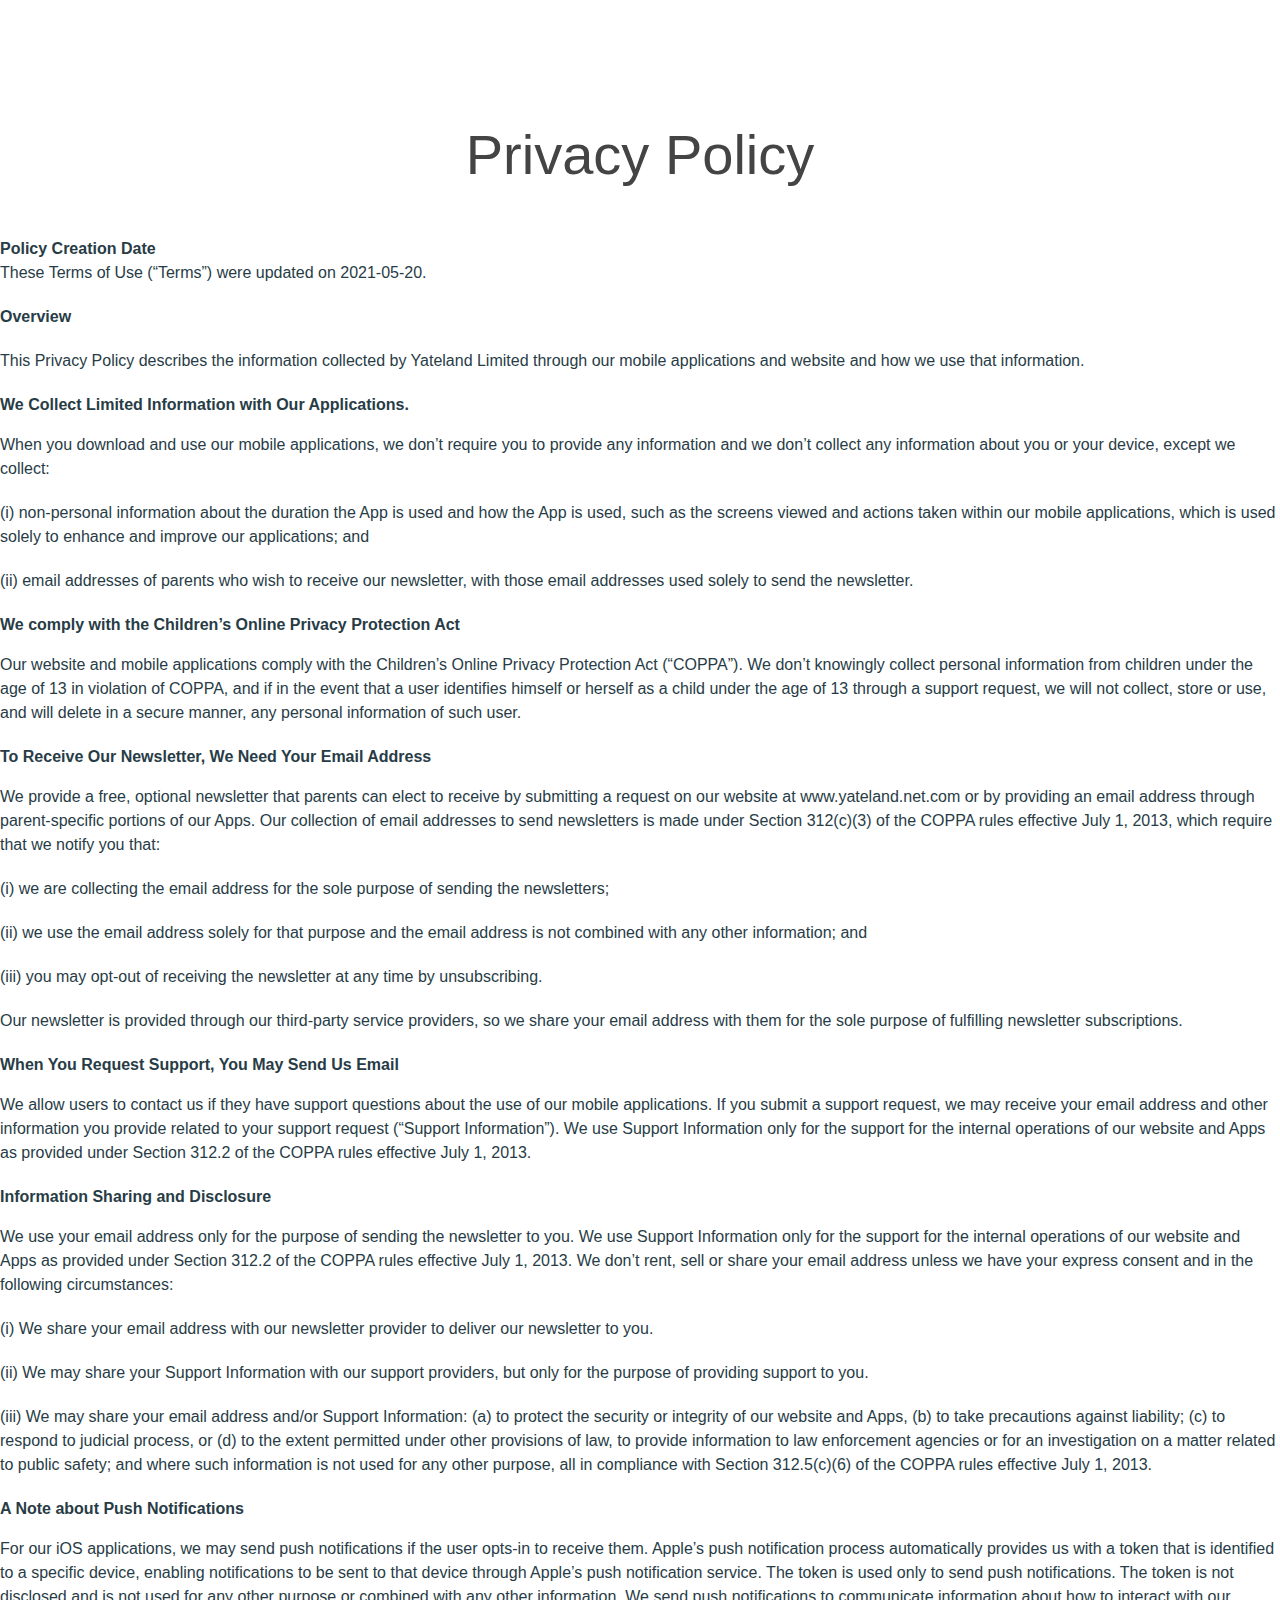
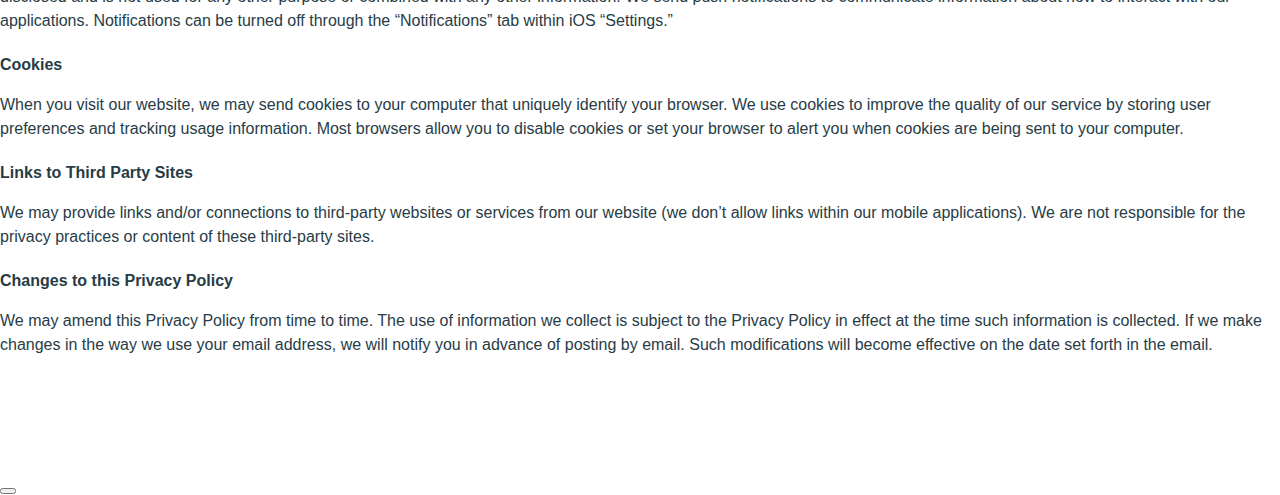
==== commit 8a32903c: "Update index.html" ====
--- a/index.html
+++ b/index.html
@@ -129,9 +129,6 @@
                 <div id="ic7lsi" class="c8708">
                   <p id="inqojy">We may amend this Privacy Policy from time to time. The use of information we collect is subject to the Privacy Policy in effect at the time such information is collected. If we make changes in the way we use your email address, we will notify you in advance of posting by email. Such modifications will become effective on the date set forth in the email.</p>
                 </div>
-                <div id="ie68a7" class="c8735">
-                  <p id="iyc508">If you have any questions or concerns regarding this Privacy Policy, please contact us. <span id="ivd1f4">https://yateland.com/contact/</span></p>
-                </div>
                 <p></p>
               </div>
             </div>
@@ -181,4 +178,4 @@
       </div>
     </body>
   </body>
-  <html>+  <html>
